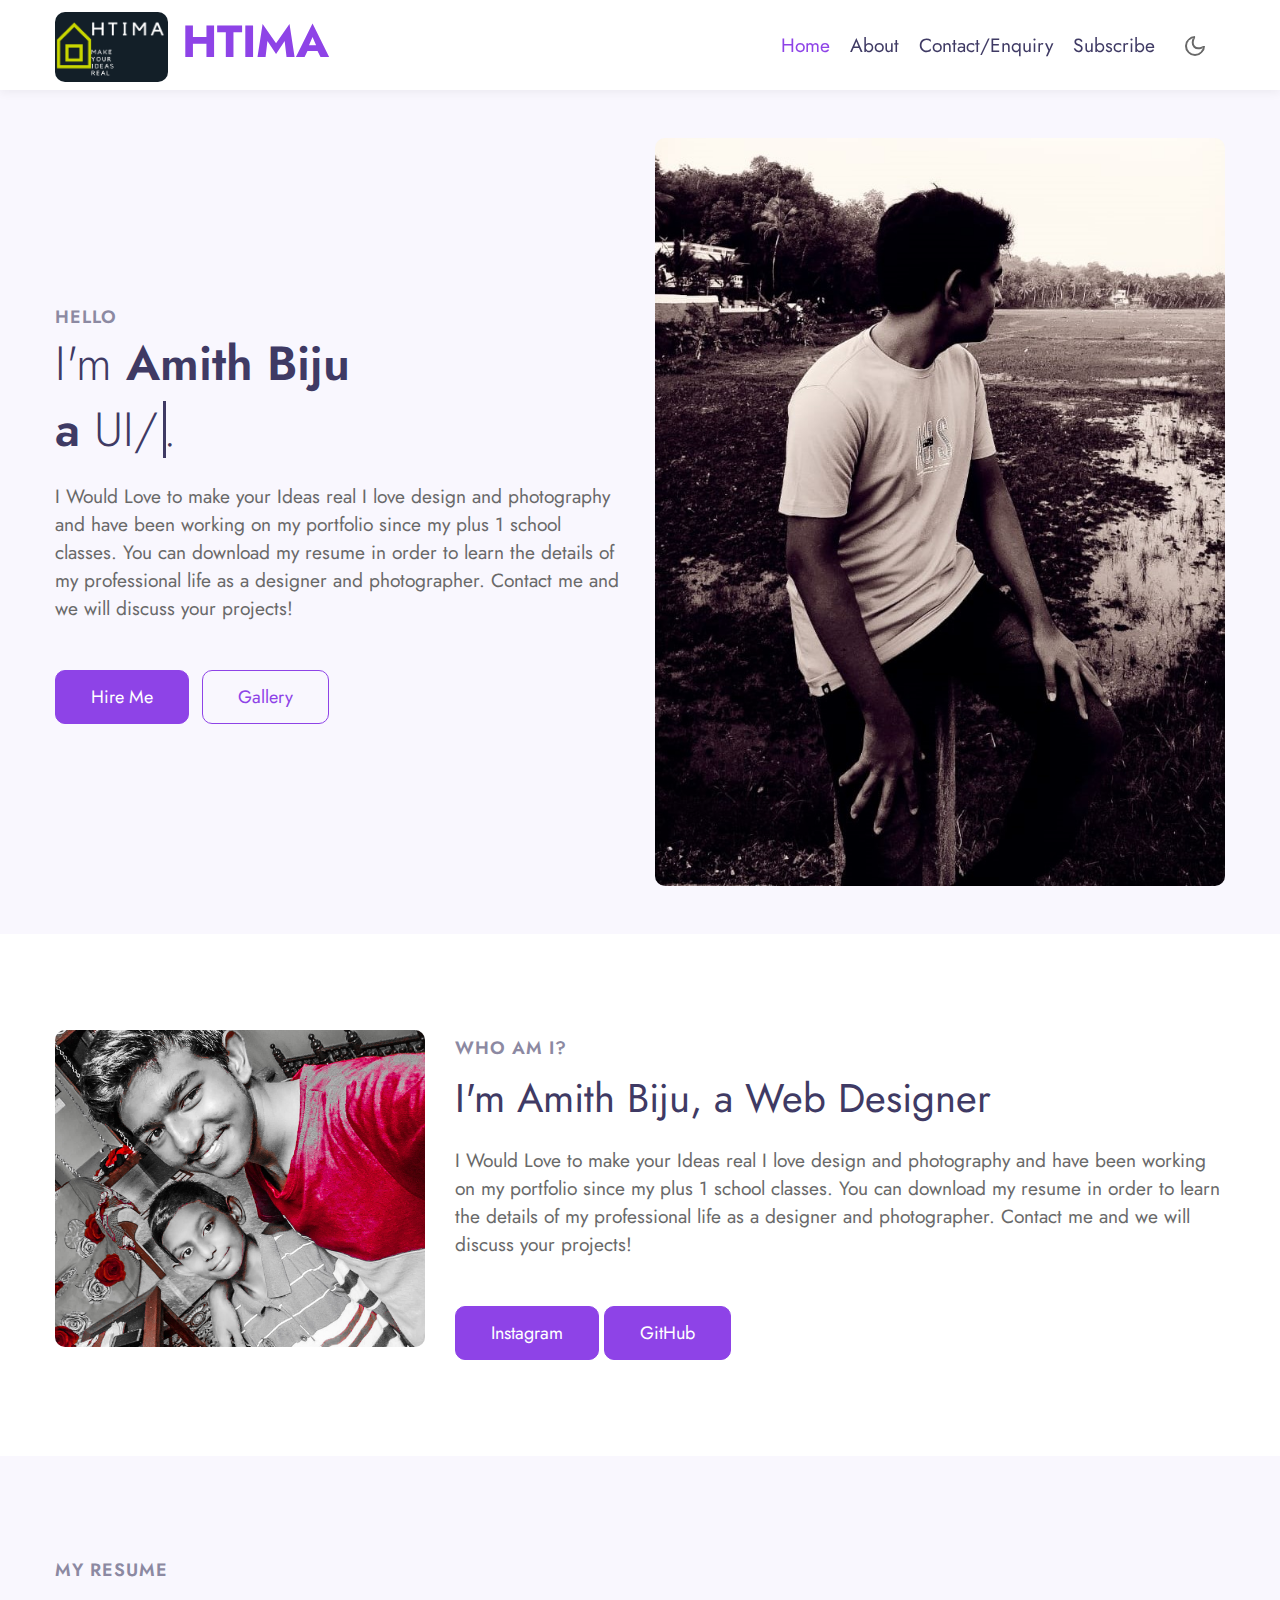
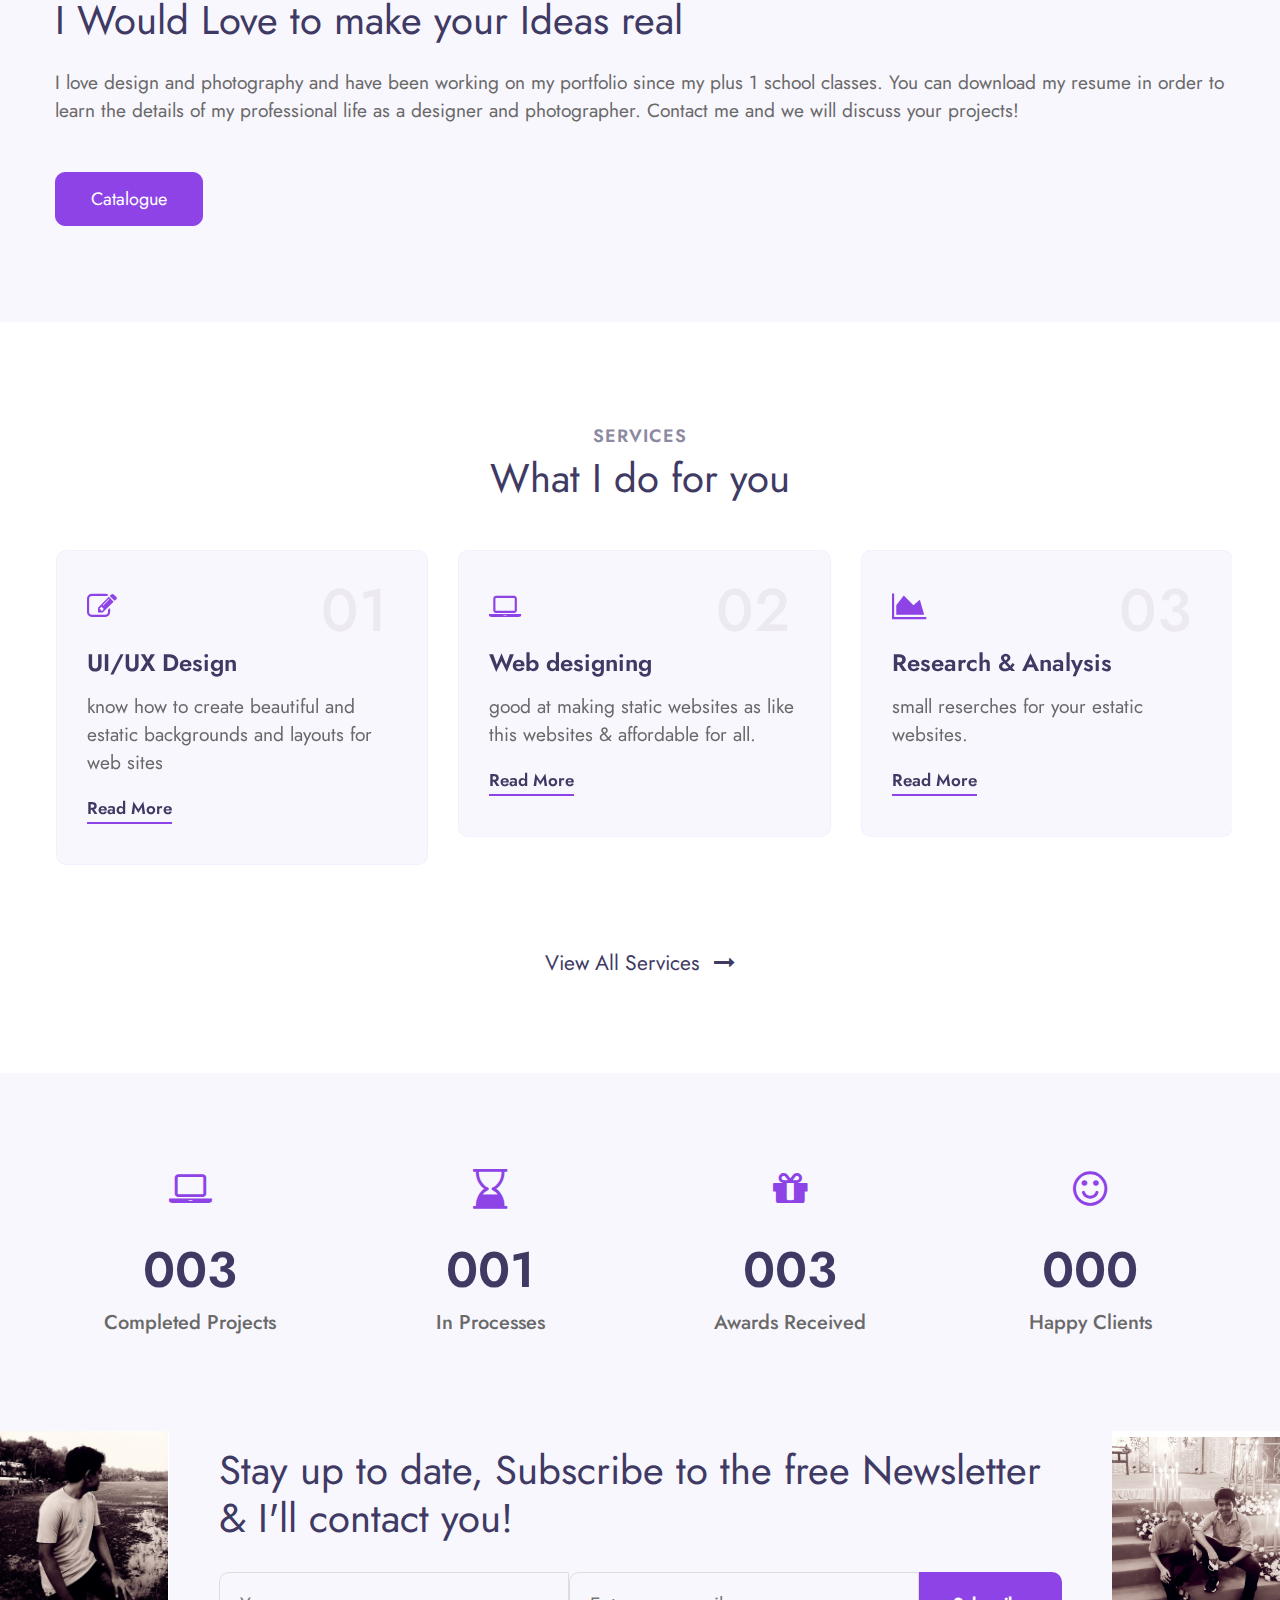
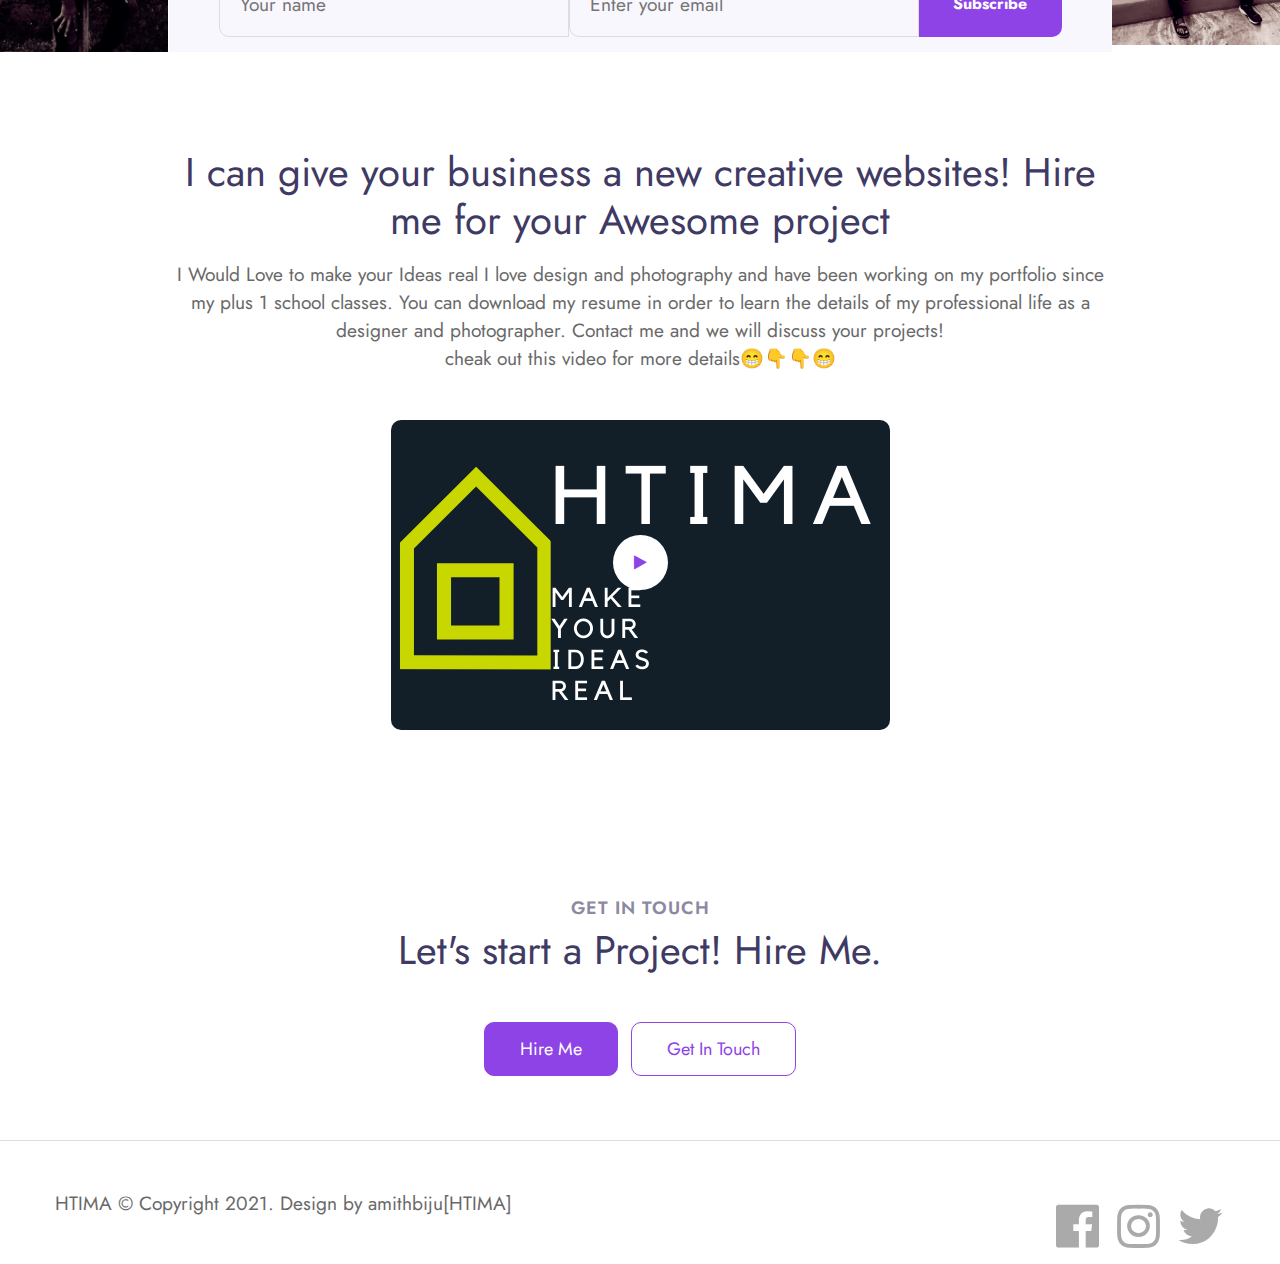
==== index.html @ c6ad661b "final" ====
<!doctype html>
<html lang="en">

<head>
  <!-- Required meta tags -->
  <meta charset="utf-8">
  <meta name="viewport" content="width=device-width, initial-scale=1, shrink-to-fit=no">
  
  <title>HTIMA-amithbiju</title>

  <!-- google fonts -->  
  <link href="//fonts.googleapis.com/css2?family=Jost:wght@300;400;600&display=swap" rel="stylesheet">

  <!-- Template CSS -->
  <link rel="stylesheet" href="assets/css/style-starter.css">
  
  
</head>

<body>
<!-- header -->
<header id="site-header" class="fixed-top">
  <div class="container">
      <nav class="navbar navbar-expand-lg stroke">
          <a class="navbar-brand" href="index.html">
              <span ><img src="assets/images/logo.png" alt="Your logo" title="Your logo" style="height:70px;" class="radius-image img-fluid"></span> HTIMA
          </a>
             
      
          <button class="navbar-toggler  collapsed bg-gradient" type="button" data-toggle="collapse"
              data-target="#navbarTogglerDemo02" aria-controls="navbarTogglerDemo02" aria-expanded="false"
              aria-label="Toggle navigation">
              <span class="navbar-toggler-icon fa icon-expand fa-bars"></span>
              <span class="navbar-toggler-icon fa icon-close fa-times"></span>
              </span>
          </button>

          <div class="collapse navbar-collapse" id="navbarTogglerDemo02">
              <ul class="navbar-nav ml-auto">
                  <li class="nav-item active">
                      <a class="nav-link" href="index.html">Home <span class="sr-only">(current)</span></a>
                  </li>
                  <li class="nav-item @@about__active">
                      <a class="nav-link" href="about.html">About</a>
                  </li>
                  <li class="nav-item @@contact__active">
                      <a class="nav-link" href="contact.html">Contact/enquiry</a>
                  </li>
                  <li class="nav-item @@contact__active">
                    <a class="nav-link" href="subscribe.html">subscribe</a>
                  </li>
              </ul>
          </div>
          <!-- toggle switch for light and dark theme -->
          <div class="mobile-position">
              <nav class="navigation">
                  <div class="theme-switch-wrapper">
                      <label class="theme-switch" for="checkbox">
                          <input type="checkbox" id="checkbox">
                          <div class="mode-container">
                              <i class="gg-sun"></i>
                              <i class="gg-moon"></i>
                          </div>
                      </label>
                  </div>
              </nav>
          </div>
          <!-- //toggle switch for light and dark theme -->
      </nav>
  </div>
</header>
<!-- //header -->

<!-- banner section -->
<section id="home" class="w3l-banner py-5">
    <div class="container">
        <div class="row align-items-center">
            <div class="col-lg-6 col-sm-12 mt-lg-0 mt-4">
                <span class="title-small">Hello</span>
                <h1 class="mb-2 title"> <span>I'm</span> Amith Biju </h1>
                <h1 class="mb-4 title"> a <span class="typed-text"></span><span class="cursor">.</span></h1>
                <p>I Would Love to make your Ideas real 
                  I love  design and photography and have been working on my portfolio since my plus 1 school classes. You can download my
                  resume in order to learn the details of my professional life as a designer and photographer. Contact me and
                  we will discuss your projects!</p>
                <div class="mt-sm-5 mt-4">
                    <a class="btn btn-primary btn-style mr-2" href="contact.html"> Hire Me </a>
                    <a class="btn btn-outline-primary btn-style mr-2" href="https://photos.app.goo.gl/UxV3UpBLobzFPT1d8"> gallery </a>
                </div>
            </div>
            <div class="col-lg-6 col-md-8 col-sm-10 mt-lg-0 mt-4">
                <div class="img-effect text-lg-center">
                    <img src="assets/images/photo.jpg" alt="myphoto" class="radius-image img-fluid">
                </div>
            </div>
        </div>
    </div>
</section>
<!-- //banner section -->

<!-- home page about section -->
<section class="w3l-index3" id="about">
    <div class="midd-w3 py-5">
        <div class="container py-lg-5 py-md-3">
            <div class="row">
                <div class="col-lg-4">
                    <div class="position-relative">
                        <img src="assets/images/myphoto.jpg" alt="" class="radius-image img-fluid">
                    </div>
                </div>
                <div class="col-lg-8 mt-lg-0 mt-5">
                    <h5 class="title-small mb-2">Who am i?</h5>
                    <h3 class="title-big">I'm Amith Biju, a Web Designer </h3>
                    <p class="mt-4">I Would Love to make your Ideas real 
                          I love  design and photography and have been working on my portfolio since my plus 1 school classes. You can download my
                          resume in order to learn the details of my professional life as a designer and photographer. Contact me and
                          we will discuss your projects!</p>
                    <a href="https://www.instagram.com/_amith_biju_/" class="btn btn-style btn-primary mt-lg-5 mt-4">instagram</a>
                    <a href="https://github.com/amithbiju" class="btn btn-style btn-primary mt-lg-5 mt-4">GitHub</a>
                </div>
            </div>
        </div>
    </div>
</section>
<!-- //home page about section -->

<!-- home page second section -->
<div class="py-5 w3l-resume">
    <div class="container py-lg-5 py-3">
        <h5 class="title-small mb-2"> My resume</h5>
        <h3 class="title-big mb-4">I Would Love to make your Ideas real </h3>
        <p>I love  design and photography and have been working on my portfolio since my plus 1 school classes. You can download my
            resume in order to learn the details of my professional life as a designer and photographer. Contact me and
            we will discuss your projects!</p>
        <div class="mt-5">
            <a href="https://photos.app.goo.gl/yFTaLLbu3T68icn29" class="btn btn-style btn-primary">Catalogue</a>
        </div>
    </div>
</div>
<!-- //home page second section -->

<!-- home page services section -->
<section class="w3l-services">
    <div class="blog py-5" id="services">
        <div class="container py-lg-5">
            <h5 class="title-small text-center">Services</h5>
            <h3 class="title-big text-center mb-sm-5 mb-4">What I do for you</h3>
            <div class="row">
                <div class="col-md-12 mx-auto pr-2">
                    <div class="owl-two owl-carousel owl-theme">
                        <div class="item">
                            <div class="card">
                                <div class="box-wrap">
                                    <div class="icon">
                                        <span class="fa fa-pencil-square-o"></span>
                                    </div>
                                    <h4 class="number">01</h4>
                                    <h4><a href="#url">UI/UX Design</a></h4>
                                    <p>know how to create beautiful and estatic backgrounds and layouts for web sites </p>
                                    <a href="#read" class="read">Read more</a>
                                </div>
                            </div>
                        </div>

                        <div class="item">
                            <div class="card">
                                <div class="box-wrap">
                                    <div class="icon">
                                      <span class="fa fa-laptop"></span>
                                    </div>
                                    <h4 class="number">02</h4>
                                    <h4><a href="#url">Web designing</a></h4>
                                    <p>good at making static websites as like this websites & affordable for all.</p>
                                      <a href="#read" class="read">Read more</a>
                                  </div>
                            </div>
                        </div>

                        <div class="item">
                            <div class="card">
                                <div class="box-wrap">
                                    <div class="icon">
                                      <span class="fa fa-area-chart"></span>
                                    </div>
                                    <h4 class="number">03</h4>
                                    <h4><a href="#url">Research & Analysis</a></h4>
                                    <p>small reserches for your estatic websites. <br><p>             </p>                                             </p>
                                      <a href="#read" class="read">Read more</a>
                                  </div>
                            </div>
                        </div>

                        

                        
                    </div>
                </div>
            </div>
            <div class="mt-5 text-more">
                <p class="mt-4 pt-3 sample text-center">
                    <a href="services.html">View All Services <span class="pl-2 fa fa-long-arrow-right"></span></a>
                </p>
            </div>
        </div>
    </div>
</section>
<!-- //home page services section -->

<!-- stats -->
<section class="w3l-stats py-lg-5 py-4" id="stats">
    <div class="gallery-inner container py-md-5 py-4">
        <div class="row stats-con">
            <div class="col-sm-3 col-6 stats_info counter_grid">
                <span class="fa fa-laptop"></span>
                <p class="counter">003</p>
                <h4>Completed projects</h4>
            </div>
            <div class="col-sm-3 col-6 stats_info counter_grid1">
                <span class="fa fa-hourglass-end"></span>
                <p class="counter">001</p>
                <h4>In processes</h4>
            </div>
            <div class="col-sm-3 col-6 stats_info counter_grid mt-sm-0 mt-5">
                <span class="fa fa-gift"></span>
                <p class="counter">003</p>
                <h4>Awards Received</h4>
            </div>
            <div class="col-sm-3 col-6 stats_info counter_grid2 mt-sm-0 mt-5">
                <span class="fa fa-smile-o"></span>
                <p class="counter">000</p>
                <h4>Happy Clients</h4>
            </div>
        </div>
    </div>
</section>
<div class="abouthy-img-grids">
  <div class="img-one">
      <img src="assets/images/photo.jpg" alt=" " class="img-fluid">
  </div>
  <div class="img-one content-mid">
      <h3 class="title-big"> Stay up to date, Subscribe to the free Newsletter & I'll contact you! </h3>
      
      <form id="submitform1" method="POST" action="https://formspree.io/f/xbjqdkkl" class="subscribe-form">
          <input type="text"name="name" placeholder="Your name" required><br>
          <input type="email" name="email" placeholder="Enter your email" required>
          <button type="submit" value="submit" class="btn">Subscribe</button>
      </form>


  </div>
  <div class="img-one">
      <img src="assets/images/g3.jpg" alt=" " class="img-fluid">
  </div>
</div>

<!-- home page video popup section -->
<section class="w3l-index5" id="about">
    <div class="new-block py-5">
        <div class="container py-lg-5">
            <div class="middle-section text-center">
                <div class="section-width">
                    <h3 class="title-big">I can give your business a new creative websites! Hire me for your
                        Awesome project</h3>
                    <p class="mt-3">I Would Love to make your Ideas real 
                      I love  design and photography and have been working on my portfolio since my plus 1 school classes. You can download my
                      resume in order to learn the details of my professional life as a designer and photographer. Contact me and
                      we will discuss your projects!<br>cheak out this video for more details😁👇👇😁</p>
                    
                </div>
                <div class="history-info mt-5">
                    <div class="position-relative">
                        <img src="assets/images/logo.png" class="img-fluid radius-image video-popup-image"
                            alt="video-popup">

                        <a href="#small-dialog" class="popup-with-zoom-anim play-view text-center position-absolute">
                            <span class="video-play-icon">
                                <span class="fa fa-play"></span>
                            </span>
                        </a>

                        <!-- dialog itself, mfp-hide class is required to make dialog hidden -->
                        <div id="small-dialog" class="zoom-anim-dialog mfp-hide">
                            <iframe src="https://www.youtube.com/embed/aDzHiPb9rw8" allowfullscreen></iframe>
                        </div>
                    </div>
                </div>

                <!-- dialog itself, mfp-hide class is required to make dialog hidden -->
                <div id="small-dialog" class="zoom-anim-dialog mfp-hide">
                    <iframe src="https://www.youtube.com/embed/aDzHiPb9rw8" allowfullscreen></iframe>
                </div>
            </div>
        </div>
    </div>
</section>
<!-- //home page video popup section -->

 <!-- freelance hire me -->
 <section class="w3l-grid-quote text-center py-5">
   <div class="container py-3">
     <h6 class="title-small">Get in touch</h6>
     <h3 class="title-big mb-md-5 mb-4">Let's start a Project! Hire Me.</h3>
     <a href="contact.html" class="btn btn-style btn-primary mr-2">Hire Me </a>
     <a href="subscribe.html" class="btn btn-style btn-outline-primary">Get in touch</a>
   </div>
 </section>
 <!-- //freelance hire me -->
 
<!-- Footer -->
<section class="w3l-footer py-sm-5 py-4">
  <div class="container">
    <div class="footer-content">
      <div class="row">
        <div class="col-lg-8 footer-left">
          <p class="m-0">HTIMA © Copyright 2021. Design by <a>amithbiju[HTIMA]</a></p>
        </div>
        <div class="col-lg-4 footer-right text-lg-right text-center mt-lg-0 mt-3">
          <ul class="social m-0 p-0">
            <li><a href="https://www.facebook.com/amith.biju.3762"><span class="fa fa-facebook-official"></span></a></li>
            
            <li><a href="https://www.instagram.com/_amith_biju_/"><span class="fa fa-instagram"></span></a></li>
            <li><a href="https://twitter.com/AmithBiju5"><span class="fa fa-twitter"></span></a></li>
          </ul>
        </div>
      </div>
    </div>
  </div>
  
  

  <!-- move top -->
  <button onclick="topFunction()" id="movetop" title="Go to top">
    <span class="fa fa-angle-up"></span>
  </button>
  



  <script>
    // When the user scrolls down 20px from the top of the document, show the button
    window.onscroll = function () {
      scrollFunction()
    };

    function scrollFunction() {
      if (document.body.scrollTop > 20 || document.documentElement.scrollTop > 20) {
        document.getElementById("movetop").style.display = "block";
      } else {
        document.getElementById("movetop").style.display = "none";
      }
    }

    // When the user clicks on the button, scroll to the top of the document
    function topFunction() {
      document.body.scrollTop = 0;
      document.documentElement.scrollTop = 0;
    }
  </script>
  <!-- /move top -->
</section>
<!-- //Footer -->

<!-- all js scripts and files here -->




<script src="assets/js/theme-change.js"></script><!-- theme switch js (light and dark)-->

<script src="assets/js/jquery-3.3.1.min.js"></script><!-- default jQuery -->

<!-- /typig-text-->
<script>
  const typedTextSpan = document.querySelector(".typed-text");
  const cursorSpan = document.querySelector(".cursor");

  const textArray = ["UI/UX Designer", "Student", "Web designer","Creator"];
  const typingDelay = 200;
  const erasingDelay = 10;
  const newTextDelay = 100; // Delay between current and next text
  let textArrayIndex = 0;
  let charIndex = 0;

  function type() {
    if (charIndex < textArray[textArrayIndex].length) {
      if (!cursorSpan.classList.contains("typing")) cursorSpan.classList.add("typing");
      typedTextSpan.textContent += textArray[textArrayIndex].charAt(charIndex);
      charIndex++;
      setTimeout(type, typingDelay);
    } else {
      cursorSpan.classList.remove("typing");
      setTimeout(erase, newTextDelay);
    }
  }

  function erase() {
    if (charIndex > 0) {
      // add class 'typing' if there's none
      if (!cursorSpan.classList.contains("typing")) {
        cursorSpan.classList.add("typing");
      }
      typedTextSpan.textContent = textArray[textArrayIndex].substring(0, 0);
      charIndex--;
      setTimeout(erase, erasingDelay);
    } else {
      cursorSpan.classList.remove("typing");
      textArrayIndex++;
      if (textArrayIndex >= textArray.length) textArrayIndex = 0;
      setTimeout(type, typingDelay);
    }
  }

  document.addEventListener("DOMContentLoaded", function () { // On DOM Load initiate the effect
    if (textArray.length) setTimeout(type, newTextDelay + 250);
  });
</script>
<!-- //typig-text-->

<!-- services owlcarousel -->
<script src="assets/js/owl.carousel.js"></script>

<!-- script for services -->
<script>
  $(document).ready(function () {
    $('.owl-two').owlCarousel({
      loop: true,
      margin: 30,
      nav: false,
      responsiveClass: true,
      autoplay: false,
      autoplayTimeout: 5000,
      autoplaySpeed: 1000,
      autoplayHoverPause: false,
      responsive: {
        0: {
          items: 1,
          nav: false
        },
        480: {
          items: 1,
          nav: false
        },
        700: {
          items: 1,
          nav: false
        },
        1090: {
          items: 3,
          nav: false
        }
      }
    })
  })
</script>
<!-- //script for services -->

<!-- script for tesimonials carousel slider -->
<script>
  $(document).ready(function () {
    $("#owl-demo1").owlCarousel({
      loop: true,
      margin: 20,
      nav: false,
      responsiveClass: true,
      responsive: {
        0: {
          items: 1,
          nav: false
        },
        736: {
          items: 1,
          nav: false
        },
        1000: {
          items: 2,
          nav: false,
          loop: false
        }
      }
    })
  })
</script>
<!-- //script for tesimonials carousel slider -->

<!-- video popup -->
<script src="assets/js/jquery.magnific-popup.min.js"></script>
<script>
  $(document).ready(function () {
    $('.popup-with-zoom-anim').magnificPopup({
      type: 'inline',

      fixedContentPos: false,
      fixedBgPos: true,

      overflowY: 'auto',

      closeBtnInside: true,
      preloader: false,

      midClick: true,
      removalDelay: 300,
      mainClass: 'my-mfp-zoom-in'
    });

    $('.popup-with-move-anim').magnificPopup({
      type: 'inline',

      fixedContentPos: false,
      fixedBgPos: true,

      overflowY: 'auto',

      closeBtnInside: true,
      preloader: false,

      midClick: true,
      removalDelay: 300,
      mainClass: 'my-mfp-slide-bottom'
    });
  });
</script>
<!-- //video popup -->

<!-- stats number counter-->
<script src="assets/js/jquery.waypoints.min.js"></script>
<script src="assets/js/jquery.countup.js"></script>
<script>
  $('.counter').countUp();
</script>
<!-- //stats number counter -->

<!-- disable body scroll which navbar is in active -->
<script>
  $(function () {
    $('.navbar-toggler').click(function () {
      $('body').toggleClass('noscroll');
    })
  });
</script>
<!-- disable body scroll which navbar is in active -->

<!--/MENU-JS-->
<script>
  $(window).on("scroll", function () {
    var scroll = $(window).scrollTop();

    if (scroll >= 80) {
      $("#site-header").addClass("nav-fixed");
    } else {
      $("#site-header").removeClass("nav-fixed");
    }
  });

  //Main navigation Active Class Add Remove
  $(".navbar-toggler").on("click", function () {
    $("header").toggleClass("active");
  });
  $(document).on("ready", function () {
    if ($(window).width() > 991) {
      $("header").removeClass("active");
    }
    $(window).on("resize", function () {
      if ($(window).width() > 991) {
        $("header").removeClass("active");
      }
    });
  });
</script>
<!--//MENU-JS-->

<!-- bootstrap js -->
<script src="assets/js/bootstrap.min.js"></script>



</body>

</html>
---- assets/css/style-starter.css ----
@charset "UTF-8";
/*--
Author: W3layouts
Author URL: http://w3layouts.com
--*/
/*!
 * Bootstrap v4.4.1 (https://getbootstrap.com/)
 * Copyright 2011-2019 The Bootstrap Authors
 * Copyright 2011-2019 Twitter, Inc.
 * Licensed under MIT (https://github.com/twbs/bootstrap/blob/master/LICENSE)
 */
:root {
  --blue: #007bff;
  --indigo: #6610f2;
  --purple: #6f42c1;
  --pink: #e83e8c;
  --red: #dc3545;
  --orange: #fd7e14;
  --yellow: #ffc107;
  --green: #28a745;
  --teal: #20c997;
  --cyan: #17a2b8;
  --white: #fff;
  --gray: #6c757d;
  --gray-dark: #343a40;
  --primary: #8e43e7;
  --secondary: #273c66;
  --success: #28a745;
  --info: #17a2b8;
  --warning: #ffc107;
  --danger: #dc3545;
  --light: #f8f9fa;
  --dark: #343a40;
  --breakpoint-xs: 0;
  --breakpoint-sm: 576px;
  --breakpoint-md: 768px;
  --breakpoint-lg: 992px;
  --breakpoint-xl: 1200px;
  --font-family-sans-serif: -apple-system, BlinkMacSystemFont, "Segoe UI", Roboto, "Helvetica Neue", Arial, "Noto Sans", sans-serif, "Apple Color Emoji", "Segoe UI Emoji", "Segoe UI Symbol", "Noto Color Emoji";
  --font-family-monospace: SFMono-Regular, Menlo, Monaco, Consolas, "Liberation Mono", "Courier New", monospace; }

*,
*::before,
*::after {
  box-sizing: border-box; }

html {
  font-family: sans-serif;
  line-height: 1.15;
  -webkit-text-size-adjust: 100%;
  -webkit-tap-highlight-color: rgba(0, 0, 0, 0); }

article, aside, figcaption, figure, footer, header, hgroup, main, nav, section {
  display: block; }

body {
  margin: 0;
  font-family: -apple-system, BlinkMacSystemFont, "Segoe UI", Roboto, "Helvetica Neue", Arial, "Noto Sans", sans-serif, "Apple Color Emoji", "Segoe UI Emoji", "Segoe UI Symbol", "Noto Color Emoji";
  font-size: 1rem;
  font-weight: 400;
  line-height: 1.5;
  color: #212529;
  text-align: left;
  background-color: #fff; }

[tabindex="-1"]:focus:not(:focus-visible) {
  outline: 0 !important; }

hr {
  box-sizing: content-box;
  height: 0;
  overflow: visible; }

h1, h2, h3, h4, h5, h6 {
  margin-top: 0;
  margin-bottom: 0.5rem; }

p {
  margin-top: 0;
  margin-bottom: 1rem; }

abbr[title],
abbr[data-original-title] {
  text-decoration: underline;
  -webkit-text-decoration: underline dotted;
          text-decoration: underline dotted;
  cursor: help;
  border-bottom: 0;
  -webkit-text-decoration-skip-ink: none;
          text-decoration-skip-ink: none; }

address {
  margin-bottom: 1rem;
  font-style: normal;
  line-height: inherit; }

ol,
ul,
dl {
  margin-top: 0;
  margin-bottom: 1rem; }

ol ol,
ul ul,
ol ul,
ul ol {
  margin-bottom: 0; }

dt {
  font-weight: 700; }

dd {
  margin-bottom: .5rem;
  margin-left: 0; }

blockquote {
  margin: 0 0 1rem; }

b,
strong {
  font-weight: bolder; }

small {
  font-size: 80%; }

sub,
sup {
  position: relative;
  font-size: 75%;
  line-height: 0;
  vertical-align: baseline; }

sub {
  bottom: -.25em; }

sup {
  top: -.5em; }

a {
  color: #8e43e7;
  text-decoration: none;
  background-color: transparent; }
  a:hover {
    color: #6719c4;
    text-decoration: underline; }

a:not([href]) {
  color: inherit;
  text-decoration: none; }
  a:not([href]):hover {
    color: inherit;
    text-decoration: none; }

pre,
code,
kbd,
samp {
  font-family: SFMono-Regular, Menlo, Monaco, Consolas, "Liberation Mono", "Courier New", monospace;
  font-size: 1em; }

pre {
  margin-top: 0;
  margin-bottom: 1rem;
  overflow: auto; }

figure {
  margin: 0 0 1rem; }

img {
  vertical-align: middle;
  border-style: none; }

svg {
  overflow: hidden;
  vertical-align: middle; }

table {
  border-collapse: collapse; }

caption {
  padding-top: 0.75rem;
  padding-bottom: 0.75rem;
  color: #6c757d;
  text-align: left;
  caption-side: bottom; }

th {
  text-align: inherit; }

label {
  display: inline-block;
  margin-bottom: 0.5rem; }

button {
  border-radius: 0; }

button:focus {
  outline: 1px dotted;
  outline: 5px auto -webkit-focus-ring-color; }

input,
button,
select,
optgroup,
textarea {
  margin: 0;
  font-family: inherit;
  font-size: inherit;
  line-height: inherit; }

button,
input {
  overflow: visible; }

button,
select {
  text-transform: none; }

select {
  word-wrap: normal; }

button,
[type="button"],
[type="reset"],
[type="submit"] {
  -webkit-appearance: button; }

button:not(:disabled),
[type="button"]:not(:disabled),
[type="reset"]:not(:disabled),
[type="submit"]:not(:disabled) {
  cursor: pointer; }

button::-moz-focus-inner,
[type="button"]::-moz-focus-inner,
[type="reset"]::-moz-focus-inner,
[type="submit"]::-moz-focus-inner {
  padding: 0;
  border-style: none; }

input[type="radio"],
input[type="checkbox"] {
  box-sizing: border-box;
  padding: 0; }

input[type="date"],
input[type="time"],
input[type="datetime-local"],
input[type="month"] {
  -webkit-appearance: listbox; }

textarea {
  overflow: auto;
  resize: vertical; }

fieldset {
  min-width: 0;
  padding: 0;
  margin: 0;
  border: 0; }

legend {
  display: block;
  width: 100%;
  max-width: 100%;
  padding: 0;
  margin-bottom: .5rem;
  font-size: 1.5rem;
  line-height: inherit;
  color: inherit;
  white-space: normal; }
  @media (max-width: 1200px) {
    legend {
      font-size: calc(1.275rem + 0.3vw) ; } }

progress {
  vertical-align: baseline; }

[type="number"]::-webkit-inner-spin-button,
[type="number"]::-webkit-outer-spin-button {
  height: auto; }

[type="search"] {
  outline-offset: -2px;
  -webkit-appearance: none; }

[type="search"]::-webkit-search-decoration {
  -webkit-appearance: none; }

::-webkit-file-upload-button {
  font: inherit;
  -webkit-appearance: button; }

output {
  display: inline-block; }

summary {
  display: list-item;
  cursor: pointer; }

template {
  display: none; }

[hidden] {
  display: none !important; }

h1, h2, h3, h4, h5, h6,
.h1, .h2, .h3, .h4, .h5, .h6 {
  margin-bottom: 0.5rem;
  font-weight: 500;
  line-height: 1.2; }

h1, .h1 {
  font-size: 2.5rem; }
  @media (max-width: 1200px) {
    h1, .h1 {
      font-size: calc(1.375rem + 1.5vw) ; } }

h2, .h2 {
  font-size: 2rem; }
  @media (max-width: 1200px) {
    h2, .h2 {
      font-size: calc(1.325rem + 0.9vw) ; } }

h3, .h3 {
  font-size: 1.75rem; }
  @media (max-width: 1200px) {
    h3, .h3 {
      font-size: calc(1.3rem + 0.6vw) ; } }

h4, .h4 {
  font-size: 1.5rem; }
  @media (max-width: 1200px) {
    h4, .h4 {
      font-size: calc(1.275rem + 0.3vw) ; } }

h5, .h5 {
  font-size: 1.25rem; }

h6, .h6 {
  font-size: 1rem; }

.lead {
  font-size: 1.25rem;
  font-weight: 300; }

.display-1 {
  font-size: 6rem;
  font-weight: 300;
  line-height: 1.2; }
  @media (max-width: 1200px) {
    .display-1 {
      font-size: calc(1.725rem + 5.7vw) ; } }

.display-2 {
  font-size: 5.5rem;
  font-weight: 300;
  line-height: 1.2; }
  @media (max-width: 1200px) {
    .display-2 {
      font-size: calc(1.675rem + 5.1vw) ; } }

.display-3 {
  font-size: 4.5rem;
  font-weight: 300;
  line-height: 1.2; }
  @media (max-width: 1200px) {
    .display-3 {
      font-size: calc(1.575rem + 3.9vw) ; } }

.display-4 {
  font-size: 3.5rem;
  font-weight: 300;
  line-height: 1.2; }
  @media (max-width: 1200px) {
    .display-4 {
      font-size: calc(1.475rem + 2.7vw) ; } }

hr {
  margin-top: 1rem;
  margin-bottom: 1rem;
  border: 0;
  border-top: 1px solid rgba(0, 0, 0, 0.1); }

small,
.small {
  font-size: 80%;
  font-weight: 400; }

mark,
.mark {
  padding: 0.2em;
  background-color: #fcf8e3; }

.list-unstyled {
  padding-left: 0;
  list-style: none; }

.list-inline {
  padding-left: 0;
  list-style: none; }

.list-inline-item {
  display: inline-block; }
  .list-inline-item:not(:last-child) {
    margin-right: 0.5rem; }

.initialism {
  font-size: 90%;
  text-transform: uppercase; }

.blockquote {
  margin-bottom: 1rem;
  font-size: 1.25rem; }

.blockquote-footer {
  display: block;
  font-size: 80%;
  color: #6c757d; }
  .blockquote-footer::before {
    content: "\2014\00A0"; }

.img-fluid {
  max-width: 100%;
  height: auto; }

.img-thumbnail {
  padding: 0.25rem;
  background-color: #fff;
  border: 1px solid #dee2e6;
  border-radius: 0.25rem;
  max-width: 100%;
  height: auto; }

.figure {
  display: inline-block; }

.figure-img {
  margin-bottom: 0.5rem;
  line-height: 1; }

.figure-caption {
  font-size: 90%;
  color: #6c757d; }

code {
  font-size: 87.5%;
  color: #e83e8c;
  word-wrap: break-word; }
  a > code {
    color: inherit; }

kbd {
  padding: 0.2rem 0.4rem;
  font-size: 87.5%;
  color: #fff;
  background-color: #212529;
  border-radius: 0.2rem; }
  kbd kbd {
    padding: 0;
    font-size: 100%;
    font-weight: 700; }

pre {
  display: block;
  font-size: 87.5%;
  color: #212529; }
  pre code {
    font-size: inherit;
    color: inherit;
    word-break: normal; }

.pre-scrollable {
  max-height: 340px;
  overflow-y: scroll; }

.container {
  width: 100%;
  padding-right: 15px;
  padding-left: 15px;
  margin-right: auto;
  margin-left: auto; }
  @media (min-width: 576px) {
    .container {
      max-width: 540px; } }
  @media (min-width: 768px) {
    .container {
      max-width: 720px; } }
  @media (min-width: 992px) {
    .container {
      max-width: 960px; } }
  @media (min-width: 1200px) {
    .container {
      max-width: 1140px; } }

.container-fluid, .container-sm, .container-md, .container-lg, .container-xl {
  width: 100%;
  padding-right: 15px;
  padding-left: 15px;
  margin-right: auto;
  margin-left: auto; }

@media (min-width: 576px) {
  .container, .container-sm {
    max-width: 540px; } }

@media (min-width: 768px) {
  .container, .container-sm, .container-md {
    max-width: 720px; } }

@media (min-width: 992px) {
  .container, .container-sm, .container-md, .container-lg {
    max-width: 960px; } }

@media (min-width: 1200px) {
  .container, .container-sm, .container-md, .container-lg, .container-xl {
    max-width: 1140px; } }

.row {
  display: flex;
  flex-wrap: wrap;
  margin-right: -15px;
  margin-left: -15px; }

.no-gutters {
  margin-right: 0;
  margin-left: 0; }
  .no-gutters > .col,
  .no-gutters > [class*="col-"] {
    padding-right: 0;
    padding-left: 0; }

.col-1, .col-2, .col-3, .col-4, .col-5, .col-6, .col-7, .col-8, .col-9, .col-10, .col-11, .col-12, .col,
.col-auto, .col-sm-1, .col-sm-2, .col-sm-3, .col-sm-4, .col-sm-5, .col-sm-6, .col-sm-7, .col-sm-8, .col-sm-9, .col-sm-10, .col-sm-11, .col-sm-12, .col-sm,
.col-sm-auto, .col-md-1, .col-md-2, .col-md-3, .col-md-4, .col-md-5, .col-md-6, .col-md-7, .col-md-8, .col-md-9, .col-md-10, .col-md-11, .col-md-12, .col-md,
.col-md-auto, .col-lg-1, .col-lg-2, .col-lg-3, .col-lg-4, .col-lg-5, .col-lg-6, .col-lg-7, .col-lg-8, .col-lg-9, .col-lg-10, .col-lg-11, .col-lg-12, .col-lg,
.col-lg-auto, .col-xl-1, .col-xl-2, .col-xl-3, .col-xl-4, .col-xl-5, .col-xl-6, .col-xl-7, .col-xl-8, .col-xl-9, .col-xl-10, .col-xl-11, .col-xl-12, .col-xl,
.col-xl-auto {
  position: relative;
  width: 100%;
  padding-right: 15px;
  padding-left: 15px; }

.col {
  flex-basis: 0;
  flex-grow: 1;
  max-width: 100%; }

.row-cols-1 > * {
  flex: 0 0 100%;
  max-width: 100%; }

.row-cols-2 > * {
  flex: 0 0 50%;
  max-width: 50%; }

.row-cols-3 > * {
  flex: 0 0 33.33333%;
  max-width: 33.33333%; }

.row-cols-4 > * {
  flex: 0 0 25%;
  max-width: 25%; }

.row-cols-5 > * {
  flex: 0 0 20%;
  max-width: 20%; }

.row-cols-6 > * {
  flex: 0 0 16.66667%;
  max-width: 16.66667%; }

.col-auto {
  flex: 0 0 auto;
  width: auto;
  max-width: 100%; }

.col-1 {
  flex: 0 0 8.33333%;
  max-width: 8.33333%; }

.col-2 {
  flex: 0 0 16.66667%;
  max-width: 16.66667%; }

.col-3 {
  flex: 0 0 25%;
  max-width: 25%; }

.col-4 {
  flex: 0 0 33.33333%;
  max-width: 33.33333%; }

.col-5 {
  flex: 0 0 41.66667%;
  max-width: 41.66667%; }

.col-6 {
  flex: 0 0 50%;
  max-width: 50%; }

.col-7 {
  flex: 0 0 58.33333%;
  max-width: 58.33333%; }

.col-8 {
  flex: 0 0 66.66667%;
  max-width: 66.66667%; }

.col-9 {
  flex: 0 0 75%;
  max-width: 75%; }

.col-10 {
  flex: 0 0 83.33333%;
  max-width: 83.33333%; }

.col-11 {
  flex: 0 0 91.66667%;
  max-width: 91.66667%; }

.col-12 {
  flex: 0 0 100%;
  max-width: 100%; }

.order-first {
  order: -1; }

.order-last {
  order: 13; }

.order-0 {
  order: 0; }

.order-1 {
  order: 1; }

.order-2 {
  order: 2; }

.order-3 {
  order: 3; }

.order-4 {
  order: 4; }

.order-5 {
  order: 5; }

.order-6 {
  order: 6; }

.order-7 {
  order: 7; }

.order-8 {
  order: 8; }

.order-9 {
  order: 9; }

.order-10 {
  order: 10; }

.order-11 {
  order: 11; }

.order-12 {
  order: 12; }

.offset-1 {
  margin-left: 8.33333%; }

.offset-2 {
  margin-left: 16.66667%; }

.offset-3 {
  margin-left: 25%; }

.offset-4 {
  margin-left: 33.33333%; }

.offset-5 {
  margin-left: 41.66667%; }

.offset-6 {
  margin-left: 50%; }

.offset-7 {
  margin-left: 58.33333%; }

.offset-8 {
  margin-left: 66.66667%; }

.offset-9 {
  margin-left: 75%; }

.offset-10 {
  margin-left: 83.33333%; }

.offset-11 {
  margin-left: 91.66667%; }

@media (min-width: 576px) {
  .col-sm {
    flex-basis: 0;
    flex-grow: 1;
    max-width: 100%; }
  .row-cols-sm-1 > * {
    flex: 0 0 100%;
    max-width: 100%; }
  .row-cols-sm-2 > * {
    flex: 0 0 50%;
    max-width: 50%; }
  .row-cols-sm-3 > * {
    flex: 0 0 33.33333%;
    max-width: 33.33333%; }
  .row-cols-sm-4 > * {
    flex: 0 0 25%;
    max-width: 25%; }
  .row-cols-sm-5 > * {
    flex: 0 0 20%;
    max-width: 20%; }
  .row-cols-sm-6 > * {
    flex: 0 0 16.66667%;
    max-width: 16.66667%; }
  .col-sm-auto {
    flex: 0 0 auto;
    width: auto;
    max-width: 100%; }
  .col-sm-1 {
    flex: 0 0 8.33333%;
    max-width: 8.33333%; }
  .col-sm-2 {
    flex: 0 0 16.66667%;
    max-width: 16.66667%; }
  .col-sm-3 {
    flex: 0 0 25%;
    max-width: 25%; }
  .col-sm-4 {
    flex: 0 0 33.33333%;
    max-width: 33.33333%; }
  .col-sm-5 {
    flex: 0 0 41.66667%;
    max-width: 41.66667%; }
  .col-sm-6 {
    flex: 0 0 50%;
    max-width: 50%; }
  .col-sm-7 {
    flex: 0 0 58.33333%;
    max-width: 58.33333%; }
  .col-sm-8 {
    flex: 0 0 66.66667%;
    max-width: 66.66667%; }
  .col-sm-9 {
    flex: 0 0 75%;
    max-width: 75%; }
  .col-sm-10 {
    flex: 0 0 83.33333%;
    max-width: 83.33333%; }
  .col-sm-11 {
    flex: 0 0 91.66667%;
    max-width: 91.66667%; }
  .col-sm-12 {
    flex: 0 0 100%;
    max-width: 100%; }
  .order-sm-first {
    order: -1; }
  .order-sm-last {
    order: 13; }
  .order-sm-0 {
    order: 0; }
  .order-sm-1 {
    order: 1; }
  .order-sm-2 {
    order: 2; }
  .order-sm-3 {
    order: 3; }
  .order-sm-4 {
    order: 4; }
  .order-sm-5 {
    order: 5; }
  .order-sm-6 {
    order: 6; }
  .order-sm-7 {
    order: 7; }
  .order-sm-8 {
    order: 8; }
  .order-sm-9 {
    order: 9; }
  .order-sm-10 {
    order: 10; }
  .order-sm-11 {
    order: 11; }
  .order-sm-12 {
    order: 12; }
  .offset-sm-0 {
    margin-left: 0; }
  .offset-sm-1 {
    margin-left: 8.33333%; }
  .offset-sm-2 {
    margin-left: 16.66667%; }
  .offset-sm-3 {
    margin-left: 25%; }
  .offset-sm-4 {
    margin-left: 33.33333%; }
  .offset-sm-5 {
    margin-left: 41.66667%; }
  .offset-sm-6 {
    margin-left: 50%; }
  .offset-sm-7 {
    margin-left: 58.33333%; }
  .offset-sm-8 {
    margin-left: 66.66667%; }
  .offset-sm-9 {
    margin-left: 75%; }
  .offset-sm-10 {
    margin-left: 83.33333%; }
  .offset-sm-11 {
    margin-left: 91.66667%; } }

@media (min-width: 768px) {
  .col-md {
    flex-basis: 0;
    flex-grow: 1;
    max-width: 100%; }
  .row-cols-md-1 > * {
    flex: 0 0 100%;
    max-width: 100%; }
  .row-cols-md-2 > * {
    flex: 0 0 50%;
    max-width: 50%; }
  .row-cols-md-3 > * {
    flex: 0 0 33.33333%;
    max-width: 33.33333%; }
  .row-cols-md-4 > * {
    flex: 0 0 25%;
    max-width: 25%; }
  .row-cols-md-5 > * {
    flex: 0 0 20%;
    max-width: 20%; }
  .row-cols-md-6 > * {
    flex: 0 0 16.66667%;
    max-width: 16.66667%; }
  .col-md-auto {
    flex: 0 0 auto;
    width: auto;
    max-width: 100%; }
  .col-md-1 {
    flex: 0 0 8.33333%;
    max-width: 8.33333%; }
  .col-md-2 {
    flex: 0 0 16.66667%;
    max-width: 16.66667%; }
  .col-md-3 {
    flex: 0 0 25%;
    max-width: 25%; }
  .col-md-4 {
    flex: 0 0 33.33333%;
    max-width: 33.33333%; }
  .col-md-5 {
    flex: 0 0 41.66667%;
    max-width: 41.66667%; }
  .col-md-6 {
    flex: 0 0 50%;
    max-width: 50%; }
  .col-md-7 {
    flex: 0 0 58.33333%;
    max-width: 58.33333%; }
  .col-md-8 {
    flex: 0 0 66.66667%;
    max-width: 66.66667%; }
  .col-md-9 {
    flex: 0 0 75%;
    max-width: 75%; }
  .col-md-10 {
    flex: 0 0 83.33333%;
    max-width: 83.33333%; }
  .col-md-11 {
    flex: 0 0 91.66667%;
    max-width: 91.66667%; }
  .col-md-12 {
    flex: 0 0 100%;
    max-width: 100%; }
  .order-md-first {
    order: -1; }
  .order-md-last {
    order: 13; }
  .order-md-0 {
    order: 0; }
  .order-md-1 {
    order: 1; }
  .order-md-2 {
    order: 2; }
  .order-md-3 {
    order: 3; }
  .order-md-4 {
    order: 4; }
  .order-md-5 {
    order: 5; }
  .order-md-6 {
    order: 6; }
  .order-md-7 {
    order: 7; }
  .order-md-8 {
    order: 8; }
  .order-md-9 {
    order: 9; }
  .order-md-10 {
    order: 10; }
  .order-md-11 {
    order: 11; }
  .order-md-12 {
    order: 12; }
  .offset-md-0 {
    margin-left: 0; }
  .offset-md-1 {
    margin-left: 8.33333%; }
  .offset-md-2 {
    margin-left: 16.66667%; }
  .offset-md-3 {
    margin-left: 25%; }
  .offset-md-4 {
    margin-left: 33.33333%; }
  .offset-md-5 {
    margin-left: 41.66667%; }
  .offset-md-6 {
    margin-left: 50%; }
  .offset-md-7 {
    margin-left: 58.33333%; }
  .offset-md-8 {
    margin-left: 66.66667%; }
  .offset-md-9 {
    margin-left: 75%; }
  .offset-md-10 {
    margin-left: 83.33333%; }
  .offset-md-11 {
    margin-left: 91.66667%; } }

@media (min-width: 992px) {
  .col-lg {
    flex-basis: 0;
    flex-grow: 1;
    max-width: 100%; }
  .row-cols-lg-1 > * {
    flex: 0 0 100%;
    max-width: 100%; }
  .row-cols-lg-2 > * {
    flex: 0 0 50%;
    max-width: 50%; }
  .row-cols-lg-3 > * {
    flex: 0 0 33.33333%;
    max-width: 33.33333%; }
  .row-cols-lg-4 > * {
    flex: 0 0 25%;
    max-width: 25%; }
  .row-cols-lg-5 > * {
    flex: 0 0 20%;
    max-width: 20%; }
  .row-cols-lg-6 > * {
    flex: 0 0 16.66667%;
    max-width: 16.66667%; }
  .col-lg-auto {
    flex: 0 0 auto;
    width: auto;
    max-width: 100%; }
  .col-lg-1 {
    flex: 0 0 8.33333%;
    max-width: 8.33333%; }
  .col-lg-2 {
    flex: 0 0 16.66667%;
    max-width: 16.66667%; }
  .col-lg-3 {
    flex: 0 0 25%;
    max-width: 25%; }
  .col-lg-4 {
    flex: 0 0 33.33333%;
    max-width: 33.33333%; }
  .col-lg-5 {
    flex: 0 0 41.66667%;
    max-width: 41.66667%; }
  .col-lg-6 {
    flex: 0 0 50%;
    max-width: 50%; }
  .col-lg-7 {
    flex: 0 0 58.33333%;
    max-width: 58.33333%; }
  .col-lg-8 {
    flex: 0 0 66.66667%;
    max-width: 66.66667%; }
  .col-lg-9 {
    flex: 0 0 75%;
    max-width: 75%; }
  .col-lg-10 {
    flex: 0 0 83.33333%;
    max-width: 83.33333%; }
  .col-lg-11 {
    flex: 0 0 91.66667%;
    max-width: 91.66667%; }
  .col-lg-12 {
    flex: 0 0 100%;
    max-width: 100%; }
  .order-lg-first {
    order: -1; }
  .order-lg-last {
    order: 13; }
  .order-lg-0 {
    order: 0; }
  .order-lg-1 {
    order: 1; }
  .order-lg-2 {
    order: 2; }
  .order-lg-3 {
    order: 3; }
  .order-lg-4 {
    order: 4; }
  .order-lg-5 {
    order: 5; }
  .order-lg-6 {
    order: 6; }
  .order-lg-7 {
    order: 7; }
  .order-lg-8 {
    order: 8; }
  .order-lg-9 {
    order: 9; }
  .order-lg-10 {
    order: 10; }
  .order-lg-11 {
    order: 11; }
  .order-lg-12 {
    order: 12; }
  .offset-lg-0 {
    margin-left: 0; }
  .offset-lg-1 {
    margin-left: 8.33333%; }
  .offset-lg-2 {
    margin-left: 16.66667%; }
  .offset-lg-3 {
    margin-left: 25%; }
  .offset-lg-4 {
    margin-left: 33.33333%; }
  .offset-lg-5 {
    margin-left: 41.66667%; }
  .offset-lg-6 {
    margin-left: 50%; }
  .offset-lg-7 {
    margin-left: 58.33333%; }
  .offset-lg-8 {
    margin-left: 66.66667%; }
  .offset-lg-9 {
    margin-left: 75%; }
  .offset-lg-10 {
    margin-left: 83.33333%; }
  .offset-lg-11 {
    margin-left: 91.66667%; } }

@media (min-width: 1200px) {
  .col-xl {
    flex-basis: 0;
    flex-grow: 1;
    max-width: 100%; }
  .row-cols-xl-1 > * {
    flex: 0 0 100%;
    max-width: 100%; }
  .row-cols-xl-2 > * {
    flex: 0 0 50%;
    max-width: 50%; }
  .row-cols-xl-3 > * {
    flex: 0 0 33.33333%;
    max-width: 33.33333%; }
  .row-cols-xl-4 > * {
    flex: 0 0 25%;
    max-width: 25%; }
  .row-cols-xl-5 > * {
    flex: 0 0 20%;
    max-width: 20%; }
  .row-cols-xl-6 > * {
    flex: 0 0 16.66667%;
    max-width: 16.66667%; }
  .col-xl-auto {
    flex: 0 0 auto;
    width: auto;
    max-width: 100%; }
  .col-xl-1 {
    flex: 0 0 8.33333%;
    max-width: 8.33333%; }
  .col-xl-2 {
    flex: 0 0 16.66667%;
    max-width: 16.66667%; }
  .col-xl-3 {
    flex: 0 0 25%;
    max-width: 25%; }
  .col-xl-4 {
    flex: 0 0 33.33333%;
    max-width: 33.33333%; }
  .col-xl-5 {
    flex: 0 0 41.66667%;
    max-width: 41.66667%; }
  .col-xl-6 {
    flex: 0 0 50%;
    max-width: 50%; }
  .col-xl-7 {
    flex: 0 0 58.33333%;
    max-width: 58.33333%; }
  .col-xl-8 {
    flex: 0 0 66.66667%;
    max-width: 66.66667%; }
  .col-xl-9 {
    flex: 0 0 75%;
    max-width: 75%; }
  .col-xl-10 {
    flex: 0 0 83.33333%;
    max-width: 83.33333%; }
  .col-xl-11 {
    flex: 0 0 91.66667%;
    max-width: 91.66667%; }
  .col-xl-12 {
    flex: 0 0 100%;
    max-width: 100%; }
  .order-xl-first {
    order: -1; }
  .order-xl-last {
    order: 13; }
  .order-xl-0 {
    order: 0; }
  .order-xl-1 {
    order: 1; }
  .order-xl-2 {
    order: 2; }
  .order-xl-3 {
    order: 3; }
  .order-xl-4 {
    order: 4; }
  .order-xl-5 {
    order: 5; }
  .order-xl-6 {
    order: 6; }
  .order-xl-7 {
    order: 7; }
  .order-xl-8 {
    order: 8; }
  .order-xl-9 {
    order: 9; }
  .order-xl-10 {
    order: 10; }
  .order-xl-11 {
    order: 11; }
  .order-xl-12 {
    order: 12; }
  .offset-xl-0 {
    margin-left: 0; }
  .offset-xl-1 {
    margin-left: 8.33333%; }
  .offset-xl-2 {
    margin-left: 16.66667%; }
  .offset-xl-3 {
    margin-left: 25%; }
  .offset-xl-4 {
    margin-left: 33.33333%; }
  .offset-xl-5 {
    margin-left: 41.66667%; }
  .offset-xl-6 {
    margin-left: 50%; }
  .offset-xl-7 {
    margin-left: 58.33333%; }
  .offset-xl-8 {
    margin-left: 66.66667%; }
  .offset-xl-9 {
    margin-left: 75%; }
  .offset-xl-10 {
    margin-left: 83.33333%; }
  .offset-xl-11 {
    margin-left: 91.66667%; } }

.table {
  width: 100%;
  margin-bottom: 1rem;
  color: #212529; }
  .table th,
  .table td {
    padding: 0.75rem;
    vertical-align: top;
    border-top: 1px solid #dee2e6; }
  .table thead th {
    vertical-align: bottom;
    border-bottom: 2px solid #dee2e6; }
  .table tbody + tbody {
    border-top: 2px solid #dee2e6; }

.table-sm th,
.table-sm td {
  padding: 0.3rem; }

.table-bordered {
  border: 1px solid #dee2e6; }
  .table-bordered th,
  .table-bordered td {
    border: 1px solid #dee2e6; }
  .table-bordered thead th,
  .table-bordered thead td {
    border-bottom-width: 2px; }

.table-borderless th,
.table-borderless td,
.table-borderless thead th,
.table-borderless tbody + tbody {
  border: 0; }

.table-striped tbody tr:nth-of-type(odd) {
  background-color: rgba(0, 0, 0, 0.05); }

.table-hover tbody tr:hover {
  color: #212529;
  background-color: rgba(0, 0, 0, 0.075); }

.table-primary,
.table-primary > th,
.table-primary > td {
  background-color: #dfcaf8; }

.table-primary th,
.table-primary td,
.table-primary thead th,
.table-primary tbody + tbody {
  border-color: #c49df3; }

.table-hover .table-primary:hover {
  background-color: #d1b3f5; }
  .table-hover .table-primary:hover > td,
  .table-hover .table-primary:hover > th {
    background-color: #d1b3f5; }

.table-secondary,
.table-secondary > th,
.table-secondary > td {
  background-color: #c3c8d4; }

.table-secondary th,
.table-secondary td,
.table-secondary thead th,
.table-secondary tbody + tbody {
  border-color: #8f9aaf; }

.table-hover .table-secondary:hover {
  background-color: #b4bac9; }
  .table-hover .table-secondary:hover > td,
  .table-hover .table-secondary:hover > th {
    background-color: #b4bac9; }

.table-success,
.table-success > th,
.table-success > td {
  background-color: #c3e6cb; }

.table-success th,
.table-success td,
.table-success thead th,
.table-success tbody + tbody {
  border-color: #8fd19e; }

.table-hover .table-success:hover {
  background-color: #b1dfbb; }
  .table-hover .table-success:hover > td,
  .table-hover .table-success:hover > th {
    background-color: #b1dfbb; }

.table-info,
.table-info > th,
.table-info > td {
  background-color: #bee5eb; }

.table-info th,
.table-info td,
.table-info thead th,
.table-info tbody + tbody {
  border-color: #86cfda; }

.table-hover .table-info:hover {
  background-color: #abdde5; }
  .table-hover .table-info:hover > td,
  .table-hover .table-info:hover > th {
    background-color: #abdde5; }

.table-warning,
.table-warning > th,
.table-warning > td {
  background-color: #ffeeba; }

.table-warning th,
.table-warning td,
.table-warning thead th,
.table-warning tbody + tbody {
  border-color: #ffdf7e; }

.table-hover .table-warning:hover {
  background-color: #ffe8a1; }
  .table-hover .table-warning:hover > td,
  .table-hover .table-warning:hover > th {
    background-color: #ffe8a1; }

.table-danger,
.table-danger > th,
.table-danger > td {
  background-color: #f5c6cb; }

.table-danger th,
.table-danger td,
.table-danger thead th,
.table-danger tbody + tbody {
  border-color: #ed969e; }

.table-hover .table-danger:hover {
  background-color: #f1b0b7; }
  .table-hover .table-danger:hover > td,
  .table-hover .table-danger:hover > th {
    background-color: #f1b0b7; }

.table-light,
.table-light > th,
.table-light > td {
  background-color: #fdfdfe; }

.table-light th,
.table-light td,
.table-light thead th,
.table-light tbody + tbody {
  border-color: #fbfcfc; }

.table-hover .table-light:hover {
  background-color: #ececf6; }
  .table-hover .table-light:hover > td,
  .table-hover .table-light:hover > th {
    background-color: #ececf6; }

.table-dark,
.table-dark > th,
.table-dark > td {
  background-color: #c6c8ca; }

.table-dark th,
.table-dark td,
.table-dark thead th,
.table-dark tbody + tbody {
  border-color: #95999c; }

.table-hover .table-dark:hover {
  background-color: #b9bbbe; }
  .table-hover .table-dark:hover > td,
  .table-hover .table-dark:hover > th {
    background-color: #b9bbbe; }

.table-active,
.table-active > th,
.table-active > td {
  background-color: rgba(0, 0, 0, 0.075); }

.table-hover .table-active:hover {
  background-color: rgba(0, 0, 0, 0.075); }
  .table-hover .table-active:hover > td,
  .table-hover .table-active:hover > th {
    background-color: rgba(0, 0, 0, 0.075); }

.table .thead-dark th {
  color: #fff;
  background-color: #343a40;
  border-color: #454d55; }

.table .thead-light th {
  color: #495057;
  background-color: #e9ecef;
  border-color: #dee2e6; }

.table-dark {
  color: #fff;
  background-color: #343a40; }
  .table-dark th,
  .table-dark td,
  .table-dark thead th {
    border-color: #454d55; }
  .table-dark.table-bordered {
    border: 0; }
  .table-dark.table-striped tbody tr:nth-of-type(odd) {
    background-color: rgba(255, 255, 255, 0.05); }
  .table-dark.table-hover tbody tr:hover {
    color: #fff;
    background-color: rgba(255, 255, 255, 0.075); }

@media (max-width: 575.98px) {
  .table-responsive-sm {
    display: block;
    width: 100%;
    overflow-x: auto;
    -webkit-overflow-scrolling: touch; }
    .table-responsive-sm > .table-bordered {
      border: 0; } }

@media (max-width: 767.98px) {
  .table-responsive-md {
    display: block;
    width: 100%;
    overflow-x: auto;
    -webkit-overflow-scrolling: touch; }
    .table-responsive-md > .table-bordered {
      border: 0; } }

@media (max-width: 991.98px) {
  .table-responsive-lg {
    display: block;
    width: 100%;
    overflow-x: auto;
    -webkit-overflow-scrolling: touch; }
    .table-responsive-lg > .table-bordered {
      border: 0; } }

@media (max-width: 1199.98px) {
  .table-responsive-xl {
    display: block;
    width: 100%;
    overflow-x: auto;
    -webkit-overflow-scrolling: touch; }
    .table-responsive-xl > .table-bordered {
      border: 0; } }

.table-responsive {
  display: block;
  width: 100%;
  overflow-x: auto;
  -webkit-overflow-scrolling: touch; }
  .table-responsive > .table-bordered {
    border: 0; }

.form-control {
  display: block;
  width: 100%;
  height: calc(1.5em + 0.75rem + 2px);
  padding: 0.375rem 0.75rem;
  font-size: 1rem;
  font-weight: 400;
  line-height: 1.5;
  color: #495057;
  background-color: #fff;
  background-clip: padding-box;
  border: 1px solid #ced4da;
  border-radius: 0.25rem;
  transition: border-color 0.15s ease-in-out, box-shadow 0.15s ease-in-out; }
  @media (prefers-reduced-motion: reduce) {
    .form-control {
      transition: none; } }
  .form-control::-ms-expand {
    background-color: transparent;
    border: 0; }
  .form-control:-moz-focusring {
    color: transparent;
    text-shadow: 0 0 0 #495057; }
  .form-control:focus {
    color: #495057;
    background-color: #fff;
    border-color: #d2b4f5;
    outline: 0;
    box-shadow: 0 0 0 0.2rem rgba(142, 67, 231, 0.25); }
  .form-control::-webkit-input-placeholder {
    color: #6c757d;
    opacity: 1; }
  .form-control::-moz-placeholder {
    color: #6c757d;
    opacity: 1; }
  .form-control:-ms-input-placeholder {
    color: #6c757d;
    opacity: 1; }
  .form-control::-ms-input-placeholder {
    color: #6c757d;
    opacity: 1; }
  .form-control::placeholder {
    color: #6c757d;
    opacity: 1; }
  .form-control:disabled, .form-control[readonly] {
    background-color: #e9ecef;
    opacity: 1; }

select.form-control:focus::-ms-value {
  color: #495057;
  background-color: #fff; }

.form-control-file,
.form-control-range {
  display: block;
  width: 100%; }

.col-form-label {
  padding-top: calc(0.375rem + 1px);
  padding-bottom: calc(0.375rem + 1px);
  margin-bottom: 0;
  font-size: inherit;
  line-height: 1.5; }

.col-form-label-lg {
  padding-top: calc(0.5rem + 1px);
  padding-bottom: calc(0.5rem + 1px);
  font-size: 1.25rem;
  line-height: 1.5; }

.col-form-label-sm {
  padding-top: calc(0.25rem + 1px);
  padding-bottom: calc(0.25rem + 1px);
  font-size: 0.875rem;
  line-height: 1.5; }

.form-control-plaintext {
  display: block;
  width: 100%;
  padding: 0.375rem 0;
  margin-bottom: 0;
  font-size: 1rem;
  line-height: 1.5;
  color: #212529;
  background-color: transparent;
  border: solid transparent;
  border-width: 1px 0; }
  .form-control-plaintext.form-control-sm, .form-control-plaintext.form-control-lg {
    padding-right: 0;
    padding-left: 0; }

.form-control-sm {
  height: calc(1.5em + 0.5rem + 2px);
  padding: 0.25rem 0.5rem;
  font-size: 0.875rem;
  line-height: 1.5;
  border-radius: 0.2rem; }

.form-control-lg {
  height: calc(1.5em + 1rem + 2px);
  padding: 0.5rem 1rem;
  font-size: 1.25rem;
  line-height: 1.5;
  border-radius: 0.3rem; }

select.form-control[size], select.form-control[multiple] {
  height: auto; }

textarea.form-control {
  height: auto; }

.form-group {
  margin-bottom: 1rem; }

.form-text {
  display: block;
  margin-top: 0.25rem; }

.form-row {
  display: flex;
  flex-wrap: wrap;
  margin-right: -5px;
  margin-left: -5px; }
  .form-row > .col,
  .form-row > [class*="col-"] {
    padding-right: 5px;
    padding-left: 5px; }

.form-check {
  position: relative;
  display: block;
  padding-left: 1.25rem; }

.form-check-input {
  position: absolute;
  margin-top: 0.3rem;
  margin-left: -1.25rem; }
  .form-check-input[disabled] ~ .form-check-label,
  .form-check-input:disabled ~ .form-check-label {
    color: #6c757d; }

.form-check-label {
  margin-bottom: 0; }

.form-check-inline {
  display: inline-flex;
  align-items: center;
  padding-left: 0;
  margin-right: 0.75rem; }
  .form-check-inline .form-check-input {
    position: static;
    margin-top: 0;
    margin-right: 0.3125rem;
    margin-left: 0; }

.valid-feedback {
  display: none;
  width: 100%;
  margin-top: 0.25rem;
  font-size: 80%;
  color: #28a745; }

.valid-tooltip {
  position: absolute;
  top: 100%;
  z-index: 5;
  display: none;
  max-width: 100%;
  padding: 0.25rem 0.5rem;
  margin-top: .1rem;
  font-size: 0.875rem;
  line-height: 1.5;
  color: #fff;
  background-color: rgba(40, 167, 69, 0.9);
  border-radius: 0.25rem; }

.was-validated :valid ~ .valid-feedback,
.was-validated :valid ~ .valid-tooltip,
.is-valid ~ .valid-feedback,
.is-valid ~ .valid-tooltip {
  display: block; }

.was-validated .form-control:valid, .form-control.is-valid {
  border-color: #28a745;
  padding-right: calc(1.5em + 0.75rem);
  background-image: url("data:image/svg+xml,%3csvg xmlns='http://www.w3.org/2000/svg' width='8' height='8' viewBox='0 0 8 8'%3e%3cpath fill='%2328a745' d='M2.3 6.73L.6 4.53c-.4-1.04.46-1.4 1.1-.8l1.1 1.4 3.4-3.8c.6-.63 1.6-.27 1.2.7l-4 4.6c-.43.5-.8.4-1.1.1z'/%3e%3c/svg%3e");
  background-repeat: no-repeat;
  background-position: right calc(0.375em + 0.1875rem) center;
  background-size: calc(0.75em + 0.375rem) calc(0.75em + 0.375rem); }
  .was-validated .form-control:valid:focus, .form-control.is-valid:focus {
    border-color: #28a745;
    box-shadow: 0 0 0 0.2rem rgba(40, 167, 69, 0.25); }

.was-validated textarea.form-control:valid, textarea.form-control.is-valid {
  padding-right: calc(1.5em + 0.75rem);
  background-position: top calc(0.375em + 0.1875rem) right calc(0.375em + 0.1875rem); }

.was-validated .custom-select:valid, .custom-select.is-valid {
  border-color: #28a745;
  padding-right: calc(0.75em + 2.3125rem);
  background: url("data:image/svg+xml,%3csvg xmlns='http://www.w3.org/2000/svg' width='4' height='5' viewBox='0 0 4 5'%3e%3cpath fill='%23343a40' d='M2 0L0 2h4zm0 5L0 3h4z'/%3e%3c/svg%3e") no-repeat right 0.75rem center/8px 10px, url("data:image/svg+xml,%3csvg xmlns='http://www.w3.org/2000/svg' width='8' height='8' viewBox='0 0 8 8'%3e%3cpath fill='%2328a745' d='M2.3 6.73L.6 4.53c-.4-1.04.46-1.4 1.1-.8l1.1 1.4 3.4-3.8c.6-.63 1.6-.27 1.2.7l-4 4.6c-.43.5-.8.4-1.1.1z'/%3e%3c/svg%3e") #fff no-repeat center right 1.75rem/calc(0.75em + 0.375rem) calc(0.75em + 0.375rem); }
  .was-validated .custom-select:valid:focus, .custom-select.is-valid:focus {
    border-color: #28a745;
    box-shadow: 0 0 0 0.2rem rgba(40, 167, 69, 0.25); }

.was-validated .form-check-input:valid ~ .form-check-label, .form-check-input.is-valid ~ .form-check-label {
  color: #28a745; }

.was-validated .form-check-input:valid ~ .valid-feedback,
.was-validated .form-check-input:valid ~ .valid-tooltip, .form-check-input.is-valid ~ .valid-feedback,
.form-check-input.is-valid ~ .valid-tooltip {
  display: block; }

.was-validated .custom-control-input:valid ~ .custom-control-label, .custom-control-input.is-valid ~ .custom-control-label {
  color: #28a745; }
  .was-validated .custom-control-input:valid ~ .custom-control-label::before, .custom-control-input.is-valid ~ .custom-control-label::before {
    border-color: #28a745; }

.was-validated .custom-control-input:valid:checked ~ .custom-control-label::before, .custom-control-input.is-valid:checked ~ .custom-control-label::before {
  border-color: #34ce57;
  background-color: #34ce57; }

.was-validated .custom-control-input:valid:focus ~ .custom-control-label::before, .custom-control-input.is-valid:focus ~ .custom-control-label::before {
  box-shadow: 0 0 0 0.2rem rgba(40, 167, 69, 0.25); }

.was-validated .custom-control-input:valid:focus:not(:checked) ~ .custom-control-label::before, .custom-control-input.is-valid:focus:not(:checked) ~ .custom-control-label::before {
  border-color: #28a745; }

.was-validated .custom-file-input:valid ~ .custom-file-label, .custom-file-input.is-valid ~ .custom-file-label {
  border-color: #28a745; }

.was-validated .custom-file-input:valid:focus ~ .custom-file-label, .custom-file-input.is-valid:focus ~ .custom-file-label {
  border-color: #28a745;
  box-shadow: 0 0 0 0.2rem rgba(40, 167, 69, 0.25); }

.invalid-feedback {
  display: none;
  width: 100%;
  margin-top: 0.25rem;
  font-size: 80%;
  color: #dc3545; }

.invalid-tooltip {
  position: absolute;
  top: 100%;
  z-index: 5;
  display: none;
  max-width: 100%;
  padding: 0.25rem 0.5rem;
  margin-top: .1rem;
  font-size: 0.875rem;
  line-height: 1.5;
  color: #fff;
  background-color: rgba(220, 53, 69, 0.9);
  border-radius: 0.25rem; }

.was-validated :invalid ~ .invalid-feedback,
.was-validated :invalid ~ .invalid-tooltip,
.is-invalid ~ .invalid-feedback,
.is-invalid ~ .invalid-tooltip {
  display: block; }

.was-validated .form-control:invalid, .form-control.is-invalid {
  border-color: #dc3545;
  padding-right: calc(1.5em + 0.75rem);
  background-image: url("data:image/svg+xml,%3csvg xmlns='http://www.w3.org/2000/svg' width='12' height='12' fill='none' stroke='%23dc3545' viewBox='0 0 12 12'%3e%3ccircle cx='6' cy='6' r='4.5'/%3e%3cpath stroke-linejoin='round' d='M5.8 3.6h.4L6 6.5z'/%3e%3ccircle cx='6' cy='8.2' r='.6' fill='%23dc3545' stroke='none'/%3e%3c/svg%3e");
  background-repeat: no-repeat;
  background-position: right calc(0.375em + 0.1875rem) center;
  background-size: calc(0.75em + 0.375rem) calc(0.75em + 0.375rem); }
  .was-validated .form-control:invalid:focus, .form-control.is-invalid:focus {
    border-color: #dc3545;
    box-shadow: 0 0 0 0.2rem rgba(220, 53, 69, 0.25); }

.was-validated textarea.form-control:invalid, textarea.form-control.is-invalid {
  padding-right: calc(1.5em + 0.75rem);
  background-position: top calc(0.375em + 0.1875rem) right calc(0.375em + 0.1875rem); }

.was-validated .custom-select:invalid, .custom-select.is-invalid {
  border-color: #dc3545;
  padding-right: calc(0.75em + 2.3125rem);
  background: url("data:image/svg+xml,%3csvg xmlns='http://www.w3.org/2000/svg' width='4' height='5' viewBox='0 0 4 5'%3e%3cpath fill='%23343a40' d='M2 0L0 2h4zm0 5L0 3h4z'/%3e%3c/svg%3e") no-repeat right 0.75rem center/8px 10px, url("data:image/svg+xml,%3csvg xmlns='http://www.w3.org/2000/svg' width='12' height='12' fill='none' stroke='%23dc3545' viewBox='0 0 12 12'%3e%3ccircle cx='6' cy='6' r='4.5'/%3e%3cpath stroke-linejoin='round' d='M5.8 3.6h.4L6 6.5z'/%3e%3ccircle cx='6' cy='8.2' r='.6' fill='%23dc3545' stroke='none'/%3e%3c/svg%3e") #fff no-repeat center right 1.75rem/calc(0.75em + 0.375rem) calc(0.75em + 0.375rem); }
  .was-validated .custom-select:invalid:focus, .custom-select.is-invalid:focus {
    border-color: #dc3545;
    box-shadow: 0 0 0 0.2rem rgba(220, 53, 69, 0.25); }

.was-validated .form-check-input:invalid ~ .form-check-label, .form-check-input.is-invalid ~ .form-check-label {
  color: #dc3545; }

.was-validated .form-check-input:invalid ~ .invalid-feedback,
.was-validated .form-check-input:invalid ~ .invalid-tooltip, .form-check-input.is-invalid ~ .invalid-feedback,
.form-check-input.is-invalid ~ .invalid-tooltip {
  display: block; }

.was-validated .custom-control-input:invalid ~ .custom-control-label, .custom-control-input.is-invalid ~ .custom-control-label {
  color: #dc3545; }
  .was-validated .custom-control-input:invalid ~ .custom-control-label::before, .custom-control-input.is-invalid ~ .custom-control-label::before {
    border-color: #dc3545; }

.was-validated .custom-control-input:invalid:checked ~ .custom-control-label::before, .custom-control-input.is-invalid:checked ~ .custom-control-label::before {
  border-color: #e4606d;
  background-color: #e4606d; }

.was-validated .custom-control-input:invalid:focus ~ .custom-control-label::before, .custom-control-input.is-invalid:focus ~ .custom-control-label::before {
  box-shadow: 0 0 0 0.2rem rgba(220, 53, 69, 0.25); }

.was-validated .custom-control-input:invalid:focus:not(:checked) ~ .custom-control-label::before, .custom-control-input.is-invalid:focus:not(:checked) ~ .custom-control-label::before {
  border-color: #dc3545; }

.was-validated .custom-file-input:invalid ~ .custom-file-label, .custom-file-input.is-invalid ~ .custom-file-label {
  border-color: #dc3545; }

.was-validated .custom-file-input:invalid:focus ~ .custom-file-label, .custom-file-input.is-invalid:focus ~ .custom-file-label {
  border-color: #dc3545;
  box-shadow: 0 0 0 0.2rem rgba(220, 53, 69, 0.25); }

.form-inline {
  display: flex;
  flex-flow: row wrap;
  align-items: center; }
  .form-inline .form-check {
    width: 100%; }
  @media (min-width: 576px) {
    .form-inline label {
      display: flex;
      align-items: center;
      justify-content: center;
      margin-bottom: 0; }
    .form-inline .form-group {
      display: flex;
      flex: 0 0 auto;
      flex-flow: row wrap;
      align-items: center;
      margin-bottom: 0; }
    .form-inline .form-control {
      display: inline-block;
      width: auto;
      vertical-align: middle; }
    .form-inline .form-control-plaintext {
      display: inline-block; }
    .form-inline .input-group,
    .form-inline .custom-select {
      width: auto; }
    .form-inline .form-check {
      display: flex;
      align-items: center;
      justify-content: center;
      width: auto;
      padding-left: 0; }
    .form-inline .form-check-input {
      position: relative;
      flex-shrink: 0;
      margin-top: 0;
      margin-right: 0.25rem;
      margin-left: 0; }
    .form-inline .custom-control {
      align-items: center;
      justify-content: center; }
    .form-inline .custom-control-label {
      margin-bottom: 0; } }

.btn {
  display: inline-block;
  font-weight: 400;
  color: #212529;
  text-align: center;
  vertical-align: middle;
  cursor: pointer;
  -webkit-user-select: none;
     -moz-user-select: none;
      -ms-user-select: none;
          user-select: none;
  background-color: transparent;
  border: 1px solid transparent;
  padding: 0.375rem 0.75rem;
  font-size: 1rem;
  line-height: 1.5;
  border-radius: 0.25rem;
  transition: color 0.15s ease-in-out, background-color 0.15s ease-in-out, border-color 0.15s ease-in-out, box-shadow 0.15s ease-in-out; }
  @media (prefers-reduced-motion: reduce) {
    .btn {
      transition: none; } }
  .btn:hover {
    color: #212529;
    text-decoration: none; }
  .btn:focus, .btn.focus {
    outline: 0;
    box-shadow: 0 0 0 0.2rem rgba(142, 67, 231, 0.25); }
  .btn.disabled, .btn:disabled {
    opacity: 0.65; }

a.btn.disabled,
fieldset:disabled a.btn {
  pointer-events: none; }

.btn-primary {
  color: #fff;
  background-color: #8e43e7;
  border-color: #8e43e7; }
  .btn-primary:hover {
    color: #fff;
    background-color: #7a21e3;
    border-color: #731cdb; }
  .btn-primary:focus, .btn-primary.focus {
    color: #fff;
    background-color: #7a21e3;
    border-color: #731cdb;
    box-shadow: 0 0 0 0.2rem rgba(159, 95, 235, 0.5); }
  .btn-primary.disabled, .btn-primary:disabled {
    color: #fff;
    background-color: #8e43e7;
    border-color: #8e43e7; }
  .btn-primary:not(:disabled):not(.disabled):active, .btn-primary:not(:disabled):not(.disabled).active,
  .show > .btn-primary.dropdown-toggle {
    color: #fff;
    background-color: #731cdb;
    border-color: #6d1bd0; }
    .btn-primary:not(:disabled):not(.disabled):active:focus, .btn-primary:not(:disabled):not(.disabled).active:focus,
    .show > .btn-primary.dropdown-toggle:focus {
      box-shadow: 0 0 0 0.2rem rgba(159, 95, 235, 0.5); }

.btn-secondary {
  color: #fff;
  background-color: #273c66;
  border-color: #273c66; }
  .btn-secondary:hover {
    color: #fff;
    background-color: #1c2c4a;
    border-color: #192641; }
  .btn-secondary:focus, .btn-secondary.focus {
    color: #fff;
    background-color: #1c2c4a;
    border-color: #192641;
    box-shadow: 0 0 0 0.2rem rgba(71, 89, 125, 0.5); }
  .btn-secondary.disabled, .btn-secondary:disabled {
    color: #fff;
    background-color: #273c66;
    border-color: #273c66; }
  .btn-secondary:not(:disabled):not(.disabled):active, .btn-secondary:not(:disabled):not(.disabled).active,
  .show > .btn-secondary.dropdown-toggle {
    color: #fff;
    background-color: #192641;
    border-color: #152138; }
    .btn-secondary:not(:disabled):not(.disabled):active:focus, .btn-secondary:not(:disabled):not(.disabled).active:focus,
    .show > .btn-secondary.dropdown-toggle:focus {
      box-shadow: 0 0 0 0.2rem rgba(71, 89, 125, 0.5); }

.btn-success {
  color: #fff;
  background-color: #28a745;
  border-color: #28a745; }
  .btn-success:hover {
    color: #fff;
    background-color: #218838;
    border-color: #1e7e34; }
  .btn-success:focus, .btn-success.focus {
    color: #fff;
    background-color: #218838;
    border-color: #1e7e34;
    box-shadow: 0 0 0 0.2rem rgba(72, 180, 97, 0.5); }
  .btn-success.disabled, .btn-success:disabled {
    color: #fff;
    background-color: #28a745;
    border-color: #28a745; }
  .btn-success:not(:disabled):not(.disabled):active, .btn-success:not(:disabled):not(.disabled).active,
  .show > .btn-success.dropdown-toggle {
    color: #fff;
    background-color: #1e7e34;
    border-color: #1c7430; }
    .btn-success:not(:disabled):not(.disabled):active:focus, .btn-success:not(:disabled):not(.disabled).active:focus,
    .show > .btn-success.dropdown-toggle:focus {
      box-shadow: 0 0 0 0.2rem rgba(72, 180, 97, 0.5); }

.btn-info {
  color: #fff;
  background-color: #17a2b8;
  border-color: #17a2b8; }
  .btn-info:hover {
    color: #fff;
    background-color: #138496;
    border-color: #117a8b; }
  .btn-info:focus, .btn-info.focus {
    color: #fff;
    background-color: #138496;
    border-color: #117a8b;
    box-shadow: 0 0 0 0.2rem rgba(58, 176, 195, 0.5); }
  .btn-info.disabled, .btn-info:disabled {
    color: #fff;
    background-color: #17a2b8;
    border-color: #17a2b8; }
  .btn-info:not(:disabled):not(.disabled):active, .btn-info:not(:disabled):not(.disabled).active,
  .show > .btn-info.dropdown-toggle {
    color: #fff;
    background-color: #117a8b;
    border-color: #10707f; }
    .btn-info:not(:disabled):not(.disabled):active:focus, .btn-info:not(:disabled):not(.disabled).active:focus,
    .show > .btn-info.dropdown-toggle:focus {
      box-shadow: 0 0 0 0.2rem rgba(58, 176, 195, 0.5); }

.btn-warning {
  color: #212529;
  background-color: #ffc107;
  border-color: #ffc107; }
  .btn-warning:hover {
    color: #212529;
    background-color: #e0a800;
    border-color: #d39e00; }
  .btn-warning:focus, .btn-warning.focus {
    color: #212529;
    background-color: #e0a800;
    border-color: #d39e00;
    box-shadow: 0 0 0 0.2rem rgba(222, 170, 12, 0.5); }
  .btn-warning.disabled, .btn-warning:disabled {
    color: #212529;
    background-color: #ffc107;
    border-color: #ffc107; }
  .btn-warning:not(:disabled):not(.disabled):active, .btn-warning:not(:disabled):not(.disabled).active,
  .show > .btn-warning.dropdown-toggle {
    color: #212529;
    background-color: #d39e00;
    border-color: #c69500; }
    .btn-warning:not(:disabled):not(.disabled):active:focus, .btn-warning:not(:disabled):not(.disabled).active:focus,
    .show > .btn-warning.dropdown-toggle:focus {
      box-shadow: 0 0 0 0.2rem rgba(222, 170, 12, 0.5); }

.btn-danger {
  color: #fff;
  background-color: #dc3545;
  border-color: #dc3545; }
  .btn-danger:hover {
    color: #fff;
    background-color: #c82333;
    border-color: #bd2130; }
  .btn-danger:focus, .btn-danger.focus {
    color: #fff;
    background-color: #c82333;
    border-color: #bd2130;
    box-shadow: 0 0 0 0.2rem rgba(225, 83, 97, 0.5); }
  .btn-danger.disabled, .btn-danger:disabled {
    color: #fff;
    background-color: #dc3545;
    border-color: #dc3545; }
  .btn-danger:not(:disabled):not(.disabled):active, .btn-danger:not(:disabled):not(.disabled).active,
  .show > .btn-danger.dropdown-toggle {
    color: #fff;
    background-color: #bd2130;
    border-color: #b21f2d; }
    .btn-danger:not(:disabled):not(.disabled):active:focus, .btn-danger:not(:disabled):not(.disabled).active:focus,
    .show > .btn-danger.dropdown-toggle:focus {
      box-shadow: 0 0 0 0.2rem rgba(225, 83, 97, 0.5); }

.btn-light {
  color: #212529;
  background-color: #f8f9fa;
  border-color: #f8f9fa; }
  .btn-light:hover {
    color: #212529;
    background-color: #e2e6ea;
    border-color: #dae0e5; }
  .btn-light:focus, .btn-light.focus {
    color: #212529;
    background-color: #e2e6ea;
    border-color: #dae0e5;
    box-shadow: 0 0 0 0.2rem rgba(216, 217, 219, 0.5); }
  .btn-light.disabled, .btn-light:disabled {
    color: #212529;
    background-color: #f8f9fa;
    border-color: #f8f9fa; }
  .btn-light:not(:disabled):not(.disabled):active, .btn-light:not(:disabled):not(.disabled).active,
  .show > .btn-light.dropdown-toggle {
    color: #212529;
    background-color: #dae0e5;
    border-color: #d3d9df; }
    .btn-light:not(:disabled):not(.disabled):active:focus, .btn-light:not(:disabled):not(.disabled).active:focus,
    .show > .btn-light.dropdown-toggle:focus {
      box-shadow: 0 0 0 0.2rem rgba(216, 217, 219, 0.5); }

.btn-dark {
  color: #fff;
  background-color: #343a40;
  border-color: #343a40; }
  .btn-dark:hover {
    color: #fff;
    background-color: #23272b;
    border-color: #1d2124; }
  .btn-dark:focus, .btn-dark.focus {
    color: #fff;
    background-color: #23272b;
    border-color: #1d2124;
    box-shadow: 0 0 0 0.2rem rgba(82, 88, 93, 0.5); }
  .btn-dark.disabled, .btn-dark:disabled {
    color: #fff;
    background-color: #343a40;
    border-color: #343a40; }
  .btn-dark:not(:disabled):not(.disabled):active, .btn-dark:not(:disabled):not(.disabled).active,
  .show > .btn-dark.dropdown-toggle {
    color: #fff;
    background-color: #1d2124;
    border-color: #171a1d; }
    .btn-dark:not(:disabled):not(.disabled):active:focus, .btn-dark:not(:disabled):not(.disabled).active:focus,
    .show > .btn-dark.dropdown-toggle:focus {
      box-shadow: 0 0 0 0.2rem rgba(82, 88, 93, 0.5); }

.btn-outline-primary {
  color: #8e43e7;
  border-color: #8e43e7; }
  .btn-outline-primary:hover {
    color: #fff;
    background-color: #8e43e7;
    border-color: #8e43e7; }
  .btn-outline-primary:focus, .btn-outline-primary.focus {
    box-shadow: 0 0 0 0.2rem rgba(142, 67, 231, 0.5); }
  .btn-outline-primary.disabled, .btn-outline-primary:disabled {
    color: #8e43e7;
    background-color: transparent; }
  .btn-outline-primary:not(:disabled):not(.disabled):active, .btn-outline-primary:not(:disabled):not(.disabled).active,
  .show > .btn-outline-primary.dropdown-toggle {
    color: #fff;
    background-color: #8e43e7;
    border-color: #8e43e7; }
    .btn-outline-primary:not(:disabled):not(.disabled):active:focus, .btn-outline-primary:not(:disabled):not(.disabled).active:focus,
    .show > .btn-outline-primary.dropdown-toggle:focus {
      box-shadow: 0 0 0 0.2rem rgba(142, 67, 231, 0.5); }

.btn-outline-secondary {
  color: #273c66;
  border-color: #273c66; }
  .btn-outline-secondary:hover {
    color: #fff;
    background-color: #273c66;
    border-color: #273c66; }
  .btn-outline-secondary:focus, .btn-outline-secondary.focus {
    box-shadow: 0 0 0 0.2rem rgba(39, 60, 102, 0.5); }
  .btn-outline-secondary.disabled, .btn-outline-secondary:disabled {
    color: #273c66;
    background-color: transparent; }
  .btn-outline-secondary:not(:disabled):not(.disabled):active, .btn-outline-secondary:not(:disabled):not(.disabled).active,
  .show > .btn-outline-secondary.dropdown-toggle {
    color: #fff;
    background-color: #273c66;
    border-color: #273c66; }
    .btn-outline-secondary:not(:disabled):not(.disabled):active:focus, .btn-outline-secondary:not(:disabled):not(.disabled).active:focus,
    .show > .btn-outline-secondary.dropdown-toggle:focus {
      box-shadow: 0 0 0 0.2rem rgba(39, 60, 102, 0.5); }

.btn-outline-success {
  color: #28a745;
  border-color: #28a745; }
  .btn-outline-success:hover {
    color: #fff;
    background-color: #28a745;
    border-color: #28a745; }
  .btn-outline-success:focus, .btn-outline-success.focus {
    box-shadow: 0 0 0 0.2rem rgba(40, 167, 69, 0.5); }
  .btn-outline-success.disabled, .btn-outline-success:disabled {
    color: #28a745;
    background-color: transparent; }
  .btn-outline-success:not(:disabled):not(.disabled):active, .btn-outline-success:not(:disabled):not(.disabled).active,
  .show > .btn-outline-success.dropdown-toggle {
    color: #fff;
    background-color: #28a745;
    border-color: #28a745; }
    .btn-outline-success:not(:disabled):not(.disabled):active:focus, .btn-outline-success:not(:disabled):not(.disabled).active:focus,
    .show > .btn-outline-success.dropdown-toggle:focus {
      box-shadow: 0 0 0 0.2rem rgba(40, 167, 69, 0.5); }

.btn-outline-info {
  color: #17a2b8;
  border-color: #17a2b8; }
  .btn-outline-info:hover {
    color: #fff;
    background-color: #17a2b8;
    border-color: #17a2b8; }
  .btn-outline-info:focus, .btn-outline-info.focus {
    box-shadow: 0 0 0 0.2rem rgba(23, 162, 184, 0.5); }
  .btn-outline-info.disabled, .btn-outline-info:disabled {
    color: #17a2b8;
    background-color: transparent; }
  .btn-outline-info:not(:disabled):not(.disabled):active, .btn-outline-info:not(:disabled):not(.disabled).active,
  .show > .btn-outline-info.dropdown-toggle {
    color: #fff;
    background-color: #17a2b8;
    border-color: #17a2b8; }
    .btn-outline-info:not(:disabled):not(.disabled):active:focus, .btn-outline-info:not(:disabled):not(.disabled).active:focus,
    .show > .btn-outline-info.dropdown-toggle:focus {
      box-shadow: 0 0 0 0.2rem rgba(23, 162, 184, 0.5); }

.btn-outline-warning {
  color: #ffc107;
  border-color: #ffc107; }
  .btn-outline-warning:hover {
    color: #212529;
    background-color: #ffc107;
    border-color: #ffc107; }
  .btn-outline-warning:focus, .btn-outline-warning.focus {
    box-shadow: 0 0 0 0.2rem rgba(255, 193, 7, 0.5); }
  .btn-outline-warning.disabled, .btn-outline-warning:disabled {
    color: #ffc107;
    background-color: transparent; }
  .btn-outline-warning:not(:disabled):not(.disabled):active, .btn-outline-warning:not(:disabled):not(.disabled).active,
  .show > .btn-outline-warning.dropdown-toggle {
    color: #212529;
    background-color: #ffc107;
    border-color: #ffc107; }
    .btn-outline-warning:not(:disabled):not(.disabled):active:focus, .btn-outline-warning:not(:disabled):not(.disabled).active:focus,
    .show > .btn-outline-warning.dropdown-toggle:focus {
      box-shadow: 0 0 0 0.2rem rgba(255, 193, 7, 0.5); }

.btn-outline-danger {
  color: #dc3545;
  border-color: #dc3545; }
  .btn-outline-danger:hover {
    color: #fff;
    background-color: #dc3545;
    border-color: #dc3545; }
  .btn-outline-danger:focus, .btn-outline-danger.focus {
    box-shadow: 0 0 0 0.2rem rgba(220, 53, 69, 0.5); }
  .btn-outline-danger.disabled, .btn-outline-danger:disabled {
    color: #dc3545;
    background-color: transparent; }
  .btn-outline-danger:not(:disabled):not(.disabled):active, .btn-outline-danger:not(:disabled):not(.disabled).active,
  .show > .btn-outline-danger.dropdown-toggle {
    color: #fff;
    background-color: #dc3545;
    border-color: #dc3545; }
    .btn-outline-danger:not(:disabled):not(.disabled):active:focus, .btn-outline-danger:not(:disabled):not(.disabled).active:focus,
    .show > .btn-outline-danger.dropdown-toggle:focus {
      box-shadow: 0 0 0 0.2rem rgba(220, 53, 69, 0.5); }

.btn-outline-light {
  color: #f8f9fa;
  border-color: #f8f9fa; }
  .btn-outline-light:hover {
    color: #212529;
    background-color: #f8f9fa;
    border-color: #f8f9fa; }
  .btn-outline-light:focus, .btn-outline-light.focus {
    box-shadow: 0 0 0 0.2rem rgba(248, 249, 250, 0.5); }
  .btn-outline-light.disabled, .btn-outline-light:disabled {
    color: #f8f9fa;
    background-color: transparent; }
  .btn-outline-light:not(:disabled):not(.disabled):active, .btn-outline-light:not(:disabled):not(.disabled).active,
  .show > .btn-outline-light.dropdown-toggle {
    color: #212529;
    background-color: #f8f9fa;
    border-color: #f8f9fa; }
    .btn-outline-light:not(:disabled):not(.disabled):active:focus, .btn-outline-light:not(:disabled):not(.disabled).active:focus,
    .show > .btn-outline-light.dropdown-toggle:focus {
      box-shadow: 0 0 0 0.2rem rgba(248, 249, 250, 0.5); }

.btn-outline-dark {
  color: #343a40;
  border-color: #343a40; }
  .btn-outline-dark:hover {
    color: #fff;
    background-color: #343a40;
    border-color: #343a40; }
  .btn-outline-dark:focus, .btn-outline-dark.focus {
    box-shadow: 0 0 0 0.2rem rgba(52, 58, 64, 0.5); }
  .btn-outline-dark.disabled, .btn-outline-dark:disabled {
    color: #343a40;
    background-color: transparent; }
  .btn-outline-dark:not(:disabled):not(.disabled):active, .btn-outline-dark:not(:disabled):not(.disabled).active,
  .show > .btn-outline-dark.dropdown-toggle {
    color: #fff;
    background-color: #343a40;
    border-color: #343a40; }
    .btn-outline-dark:not(:disabled):not(.disabled):active:focus, .btn-outline-dark:not(:disabled):not(.disabled).active:focus,
    .show > .btn-outline-dark.dropdown-toggle:focus {
      box-shadow: 0 0 0 0.2rem rgba(52, 58, 64, 0.5); }

.btn-link {
  font-weight: 400;
  color: #8e43e7;
  text-decoration: none; }
  .btn-link:hover {
    color: #6719c4;
    text-decoration: underline; }
  .btn-link:focus, .btn-link.focus {
    text-decoration: underline;
    box-shadow: none; }
  .btn-link:disabled, .btn-link.disabled {
    color: #6c757d;
    pointer-events: none; }

.btn-lg, .btn-group-lg > .btn {
  padding: 0.5rem 1rem;
  font-size: 1.25rem;
  line-height: 1.5;
  border-radius: 0.3rem; }

.btn-sm, .btn-group-sm > .btn {
  padding: 0.25rem 0.5rem;
  font-size: 0.875rem;
  line-height: 1.5;
  border-radius: 0.2rem; }

.btn-block {
  display: block;
  width: 100%; }
  .btn-block + .btn-block {
    margin-top: 0.5rem; }

input[type="submit"].btn-block,
input[type="reset"].btn-block,
input[type="button"].btn-block {
  width: 100%; }

.fade {
  transition: opacity 0.15s linear; }
  @media (prefers-reduced-motion: reduce) {
    .fade {
      transition: none; } }
  .fade:not(.show) {
    opacity: 0; }

.collapse:not(.show) {
  display: none; }

.collapsing {
  position: relative;
  height: 0;
  overflow: hidden;
  transition: height 0.35s ease; }
  @media (prefers-reduced-motion: reduce) {
    .collapsing {
      transition: none; } }

.dropup,
.dropright,
.dropdown,
.dropleft {
  position: relative; }

.dropdown-toggle {
  white-space: nowrap; }
  .dropdown-toggle::after {
    display: inline-block;
    margin-left: 0.255em;
    vertical-align: 0.255em;
    content: "";
    border-top: 0.3em solid;
    border-right: 0.3em solid transparent;
    border-bottom: 0;
    border-left: 0.3em solid transparent; }
  .dropdown-toggle:empty::after {
    margin-left: 0; }

.dropdown-menu {
  position: absolute;
  top: 100%;
  left: 0;
  z-index: 1000;
  display: none;
  float: left;
  min-width: 10rem;
  padding: 0.5rem 0;
  margin: 0.125rem 0 0;
  font-size: 1rem;
  color: #212529;
  text-align: left;
  list-style: none;
  background-color: #fff;
  background-clip: padding-box;
  border: 1px solid rgba(0, 0, 0, 0.15);
  border-radius: 0.25rem; }

.dropdown-menu-left {
  right: auto;
  left: 0; }

.dropdown-menu-right {
  right: 0;
  left: auto; }

@media (min-width: 576px) {
  .dropdown-menu-sm-left {
    right: auto;
    left: 0; }
  .dropdown-menu-sm-right {
    right: 0;
    left: auto; } }

@media (min-width: 768px) {
  .dropdown-menu-md-left {
    right: auto;
    left: 0; }
  .dropdown-menu-md-right {
    right: 0;
    left: auto; } }

@media (min-width: 992px) {
  .dropdown-menu-lg-left {
    right: auto;
    left: 0; }
  .dropdown-menu-lg-right {
    right: 0;
    left: auto; } }

@media (min-width: 1200px) {
  .dropdown-menu-xl-left {
    right: auto;
    left: 0; }
  .dropdown-menu-xl-right {
    right: 0;
    left: auto; } }

.dropup .dropdown-menu {
  top: auto;
  bottom: 100%;
  margin-top: 0;
  margin-bottom: 0.125rem; }

.dropup .dropdown-toggle::after {
  display: inline-block;
  margin-left: 0.255em;
  vertical-align: 0.255em;
  content: "";
  border-top: 0;
  border-right: 0.3em solid transparent;
  border-bottom: 0.3em solid;
  border-left: 0.3em solid transparent; }

.dropup .dropdown-toggle:empty::after {
  margin-left: 0; }

.dropright .dropdown-menu {
  top: 0;
  right: auto;
  left: 100%;
  margin-top: 0;
  margin-left: 0.125rem; }

.dropright .dropdown-toggle::after {
  display: inline-block;
  margin-left: 0.255em;
  vertical-align: 0.255em;
  content: "";
  border-top: 0.3em solid transparent;
  border-right: 0;
  border-bottom: 0.3em solid transparent;
  border-left: 0.3em solid; }

.dropright .dropdown-toggle:empty::after {
  margin-left: 0; }

.dropright .dropdown-toggle::after {
  vertical-align: 0; }

.dropleft .dropdown-menu {
  top: 0;
  right: 100%;
  left: auto;
  margin-top: 0;
  margin-right: 0.125rem; }

.dropleft .dropdown-toggle::after {
  display: inline-block;
  margin-left: 0.255em;
  vertical-align: 0.255em;
  content: ""; }

.dropleft .dropdown-toggle::after {
  display: none; }

.dropleft .dropdown-toggle::before {
  display: inline-block;
  margin-right: 0.255em;
  vertical-align: 0.255em;
  content: "";
  border-top: 0.3em solid transparent;
  border-right: 0.3em solid;
  border-bottom: 0.3em solid transparent; }

.dropleft .dropdown-toggle:empty::after {
  margin-left: 0; }

.dropleft .dropdown-toggle::before {
  vertical-align: 0; }

.dropdown-menu[x-placement^="top"], .dropdown-menu[x-placement^="right"], .dropdown-menu[x-placement^="bottom"], .dropdown-menu[x-placement^="left"] {
  right: auto;
  bottom: auto; }

.dropdown-divider {
  height: 0;
  margin: 0.5rem 0;
  overflow: hidden;
  border-top: 1px solid #e9ecef; }

.dropdown-item {
  display: block;
  width: 100%;
  padding: 0.25rem 1.5rem;
  clear: both;
  font-weight: 400;
  color: #212529;
  text-align: inherit;
  white-space: nowrap;
  background-color: transparent;
  border: 0; }
  .dropdown-item:hover, .dropdown-item:focus {
    color: #16181b;
    text-decoration: none;
    background-color: #f8f9fa; }
  .dropdown-item.active, .dropdown-item:active {
    color: #fff;
    text-decoration: none;
    background-color: #8e43e7; }
  .dropdown-item.disabled, .dropdown-item:disabled {
    color: #6c757d;
    pointer-events: none;
    background-color: transparent; }

.dropdown-menu.show {
  display: block; }

.dropdown-header {
  display: block;
  padding: 0.5rem 1.5rem;
  margin-bottom: 0;
  font-size: 0.875rem;
  color: #6c757d;
  white-space: nowrap; }

.dropdown-item-text {
  display: block;
  padding: 0.25rem 1.5rem;
  color: #212529; }

.btn-group,
.btn-group-vertical {
  position: relative;
  display: inline-flex;
  vertical-align: middle; }
  .btn-group > .btn,
  .btn-group-vertical > .btn {
    position: relative;
    flex: 1 1 auto; }
    .btn-group > .btn:hover,
    .btn-group-vertical > .btn:hover {
      z-index: 1; }
    .btn-group > .btn:focus, .btn-group > .btn:active, .btn-group > .btn.active,
    .btn-group-vertical > .btn:focus,
    .btn-group-vertical > .btn:active,
    .btn-group-vertical > .btn.active {
      z-index: 1; }

.btn-toolbar {
  display: flex;
  flex-wrap: wrap;
  justify-content: flex-start; }
  .btn-toolbar .input-group {
    width: auto; }

.btn-group > .btn:not(:first-child),
.btn-group > .btn-group:not(:first-child) {
  margin-left: -1px; }

.btn-group > .btn:not(:last-child):not(.dropdown-toggle),
.btn-group > .btn-group:not(:last-child) > .btn {
  border-top-right-radius: 0;
  border-bottom-right-radius: 0; }

.btn-group > .btn:not(:first-child),
.btn-group > .btn-group:not(:first-child) > .btn {
  border-top-left-radius: 0;
  border-bottom-left-radius: 0; }

.dropdown-toggle-split {
  padding-right: 0.5625rem;
  padding-left: 0.5625rem; }
  .dropdown-toggle-split::after,
  .dropup .dropdown-toggle-split::after,
  .dropright .dropdown-toggle-split::after {
    margin-left: 0; }
  .dropleft .dropdown-toggle-split::before {
    margin-right: 0; }

.btn-sm + .dropdown-toggle-split, .btn-group-sm > .btn + .dropdown-toggle-split {
  padding-right: 0.375rem;
  padding-left: 0.375rem; }

.btn-lg + .dropdown-toggle-split, .btn-group-lg > .btn + .dropdown-toggle-split {
  padding-right: 0.75rem;
  padding-left: 0.75rem; }

.btn-group-vertical {
  flex-direction: column;
  align-items: flex-start;
  justify-content: center; }
  .btn-group-vertical > .btn,
  .btn-group-vertical > .btn-group {
    width: 100%; }
  .btn-group-vertical > .btn:not(:first-child),
  .btn-group-vertical > .btn-group:not(:first-child) {
    margin-top: -1px; }
  .btn-group-vertical > .btn:not(:last-child):not(.dropdown-toggle),
  .btn-group-vertical > .btn-group:not(:last-child) > .btn {
    border-bottom-right-radius: 0;
    border-bottom-left-radius: 0; }
  .btn-group-vertical > .btn:not(:first-child),
  .btn-group-vertical > .btn-group:not(:first-child) > .btn {
    border-top-left-radius: 0;
    border-top-right-radius: 0; }

.btn-group-toggle > .btn,
.btn-group-toggle > .btn-group > .btn {
  margin-bottom: 0; }
  .btn-group-toggle > .btn input[type="radio"],
  .btn-group-toggle > .btn input[type="checkbox"],
  .btn-group-toggle > .btn-group > .btn input[type="radio"],
  .btn-group-toggle > .btn-group > .btn input[type="checkbox"] {
    position: absolute;
    clip: rect(0, 0, 0, 0);
    pointer-events: none; }

.input-group {
  position: relative;
  display: flex;
  flex-wrap: wrap;
  align-items: stretch;
  width: 100%; }
  .input-group > .form-control,
  .input-group > .form-control-plaintext,
  .input-group > .custom-select,
  .input-group > .custom-file {
    position: relative;
    flex: 1 1 0%;
    min-width: 0;
    margin-bottom: 0; }
    .input-group > .form-control + .form-control,
    .input-group > .form-control + .custom-select,
    .input-group > .form-control + .custom-file,
    .input-group > .form-control-plaintext + .form-control,
    .input-group > .form-control-plaintext + .custom-select,
    .input-group > .form-control-plaintext + .custom-file,
    .input-group > .custom-select + .form-control,
    .input-group > .custom-select + .custom-select,
    .input-group > .custom-select + .custom-file,
    .input-group > .custom-file + .form-control,
    .input-group > .custom-file + .custom-select,
    .input-group > .custom-file + .custom-file {
      margin-left: -1px; }
  .input-group > .form-control:focus,
  .input-group > .custom-select:focus,
  .input-group > .custom-file .custom-file-input:focus ~ .custom-file-label {
    z-index: 3; }
  .input-group > .custom-file .custom-file-input:focus {
    z-index: 4; }
  .input-group > .form-control:not(:last-child),
  .input-group > .custom-select:not(:last-child) {
    border-top-right-radius: 0;
    border-bottom-right-radius: 0; }
  .input-group > .form-control:not(:first-child),
  .input-group > .custom-select:not(:first-child) {
    border-top-left-radius: 0;
    border-bottom-left-radius: 0; }
  .input-group > .custom-file {
    display: flex;
    align-items: center; }
    .input-group > .custom-file:not(:last-child) .custom-file-label,
    .input-group > .custom-file:not(:last-child) .custom-file-label::after {
      border-top-right-radius: 0;
      border-bottom-right-radius: 0; }
    .input-group > .custom-file:not(:first-child) .custom-file-label {
      border-top-left-radius: 0;
      border-bottom-left-radius: 0; }

.input-group-prepend,
.input-group-append {
  display: flex; }
  .input-group-prepend .btn,
  .input-group-append .btn {
    position: relative;
    z-index: 2; }
    .input-group-prepend .btn:focus,
    .input-group-append .btn:focus {
      z-index: 3; }
  .input-group-prepend .btn + .btn,
  .input-group-prepend .btn + .input-group-text,
  .input-group-prepend .input-group-text + .input-group-text,
  .input-group-prepend .input-group-text + .btn,
  .input-group-append .btn + .btn,
  .input-group-append .btn + .input-group-text,
  .input-group-append .input-group-text + .input-group-text,
  .input-group-append .input-group-text + .btn {
    margin-left: -1px; }

.input-group-prepend {
  margin-right: -1px; }

.input-group-append {
  margin-left: -1px; }

.input-group-text {
  display: flex;
  align-items: center;
  padding: 0.375rem 0.75rem;
  margin-bottom: 0;
  font-size: 1rem;
  font-weight: 400;
  line-height: 1.5;
  color: #495057;
  text-align: center;
  white-space: nowrap;
  background-color: #e9ecef;
  border: 1px solid #ced4da;
  border-radius: 0.25rem; }
  .input-group-text input[type="radio"],
  .input-group-text input[type="checkbox"] {
    margin-top: 0; }

.input-group-lg > .form-control:not(textarea),
.input-group-lg > .custom-select {
  height: calc(1.5em + 1rem + 2px); }

.input-group-lg > .form-control,
.input-group-lg > .custom-select,
.input-group-lg > .input-group-prepend > .input-group-text,
.input-group-lg > .input-group-append > .input-group-text,
.input-group-lg > .input-group-prepend > .btn,
.input-group-lg > .input-group-append > .btn {
  padding: 0.5rem 1rem;
  font-size: 1.25rem;
  line-height: 1.5;
  border-radius: 0.3rem; }

.input-group-sm > .form-control:not(textarea),
.input-group-sm > .custom-select {
  height: calc(1.5em + 0.5rem + 2px); }

.input-group-sm > .form-control,
.input-group-sm > .custom-select,
.input-group-sm > .input-group-prepend > .input-group-text,
.input-group-sm > .input-group-append > .input-group-text,
.input-group-sm > .input-group-prepend > .btn,
.input-group-sm > .input-group-append > .btn {
  padding: 0.25rem 0.5rem;
  font-size: 0.875rem;
  line-height: 1.5;
  border-radius: 0.2rem; }

.input-group-lg > .custom-select,
.input-group-sm > .custom-select {
  padding-right: 1.75rem; }

.input-group > .input-group-prepend > .btn,
.input-group > .input-group-prepend > .input-group-text,
.input-group > .input-group-append:not(:last-child) > .btn,
.input-group > .input-group-append:not(:last-child) > .input-group-text,
.input-group > .input-group-append:last-child > .btn:not(:last-child):not(.dropdown-toggle),
.input-group > .input-group-append:last-child > .input-group-text:not(:last-child) {
  border-top-right-radius: 0;
  border-bottom-right-radius: 0; }

.input-group > .input-group-append > .btn,
.input-group > .input-group-append > .input-group-text,
.input-group > .input-group-prepend:not(:first-child) > .btn,
.input-group > .input-group-prepend:not(:first-child) > .input-group-text,
.input-group > .input-group-prepend:first-child > .btn:not(:first-child),
.input-group > .input-group-prepend:first-child > .input-group-text:not(:first-child) {
  border-top-left-radius: 0;
  border-bottom-left-radius: 0; }

.custom-control {
  position: relative;
  display: block;
  min-height: 1.5rem;
  padding-left: 1.5rem; }

.custom-control-inline {
  display: inline-flex;
  margin-right: 1rem; }

.custom-control-input {
  position: absolute;
  left: 0;
  z-index: -1;
  width: 1rem;
  height: 1.25rem;
  opacity: 0; }
  .custom-control-input:checked ~ .custom-control-label::before {
    color: #fff;
    border-color: #8e43e7;
    background-color: #8e43e7; }
  .custom-control-input:focus ~ .custom-control-label::before {
    box-shadow: 0 0 0 0.2rem rgba(142, 67, 231, 0.25); }
  .custom-control-input:focus:not(:checked) ~ .custom-control-label::before {
    border-color: #d2b4f5; }
  .custom-control-input:not(:disabled):active ~ .custom-control-label::before {
    color: #fff;
    background-color: #ede1fb;
    border-color: #ede1fb; }
  .custom-control-input[disabled] ~ .custom-control-label, .custom-control-input:disabled ~ .custom-control-label {
    color: #6c757d; }
    .custom-control-input[disabled] ~ .custom-control-label::before, .custom-control-input:disabled ~ .custom-control-label::before {
      background-color: #e9ecef; }

.custom-control-label {
  position: relative;
  margin-bottom: 0;
  vertical-align: top; }
  .custom-control-label::before {
    position: absolute;
    top: 0.25rem;
    left: -1.5rem;
    display: block;
    width: 1rem;
    height: 1rem;
    pointer-events: none;
    content: "";
    background-color: #fff;
    border: #adb5bd solid 1px; }
  .custom-control-label::after {
    position: absolute;
    top: 0.25rem;
    left: -1.5rem;
    display: block;
    width: 1rem;
    height: 1rem;
    content: "";
    background: no-repeat 50% / 50% 50%; }

.custom-checkbox .custom-control-label::before {
  border-radius: 0.25rem; }

.custom-checkbox .custom-control-input:checked ~ .custom-control-label::after {
  background-image: url("data:image/svg+xml,%3csvg xmlns='http://www.w3.org/2000/svg' width='8' height='8' viewBox='0 0 8 8'%3e%3cpath fill='%23fff' d='M6.564.75l-3.59 3.612-1.538-1.55L0 4.26l2.974 2.99L8 2.193z'/%3e%3c/svg%3e"); }

.custom-checkbox .custom-control-input:indeterminate ~ .custom-control-label::before {
  border-color: #8e43e7;
  background-color: #8e43e7; }

.custom-checkbox .custom-control-input:indeterminate ~ .custom-control-label::after {
  background-image: url("data:image/svg+xml,%3csvg xmlns='http://www.w3.org/2000/svg' width='4' height='4' viewBox='0 0 4 4'%3e%3cpath stroke='%23fff' d='M0 2h4'/%3e%3c/svg%3e"); }

.custom-checkbox .custom-control-input:disabled:checked ~ .custom-control-label::before {
  background-color: rgba(142, 67, 231, 0.5); }

.custom-checkbox .custom-control-input:disabled:indeterminate ~ .custom-control-label::before {
  background-color: rgba(142, 67, 231, 0.5); }

.custom-radio .custom-control-label::before {
  border-radius: 50%; }

.custom-radio .custom-control-input:checked ~ .custom-control-label::after {
  background-image: url("data:image/svg+xml,%3csvg xmlns='http://www.w3.org/2000/svg' width='12' height='12' viewBox='-4 -4 8 8'%3e%3ccircle r='3' fill='%23fff'/%3e%3c/svg%3e"); }

.custom-radio .custom-control-input:disabled:checked ~ .custom-control-label::before {
  background-color: rgba(142, 67, 231, 0.5); }

.custom-switch {
  padding-left: 2.25rem; }
  .custom-switch .custom-control-label::before {
    left: -2.25rem;
    width: 1.75rem;
    pointer-events: all;
    border-radius: 0.5rem; }
  .custom-switch .custom-control-label::after {
    top: calc(0.25rem + 2px);
    left: calc(-2.25rem + 2px);
    width: calc(1rem - 4px);
    height: calc(1rem - 4px);
    background-color: #adb5bd;
    border-radius: 0.5rem;
    transition: transform 0.15s ease-in-out, background-color 0.15s ease-in-out, border-color 0.15s ease-in-out, box-shadow 0.15s ease-in-out; }
    @media (prefers-reduced-motion: reduce) {
      .custom-switch .custom-control-label::after {
        transition: none; } }
  .custom-switch .custom-control-input:checked ~ .custom-control-label::after {
    background-color: #fff;
    transform: translateX(0.75rem); }
  .custom-switch .custom-control-input:disabled:checked ~ .custom-control-label::before {
    background-color: rgba(142, 67, 231, 0.5); }

.custom-select {
  display: inline-block;
  width: 100%;
  height: calc(1.5em + 0.75rem + 2px);
  padding: 0.375rem 1.75rem 0.375rem 0.75rem;
  font-size: 1rem;
  font-weight: 400;
  line-height: 1.5;
  color: #495057;
  vertical-align: middle;
  background: #fff url("data:image/svg+xml,%3csvg xmlns='http://www.w3.org/2000/svg' width='4' height='5' viewBox='0 0 4 5'%3e%3cpath fill='%23343a40' d='M2 0L0 2h4zm0 5L0 3h4z'/%3e%3c/svg%3e") no-repeat right 0.75rem center/8px 10px;
  border: 1px solid #ced4da;
  border-radius: 0.25rem;
  -webkit-appearance: none;
     -moz-appearance: none;
          appearance: none; }
  .custom-select:focus {
    border-color: #d2b4f5;
    outline: 0;
    box-shadow: 0 0 0 0.2rem rgba(142, 67, 231, 0.25); }
    .custom-select:focus::-ms-value {
      color: #495057;
      background-color: #fff; }
  .custom-select[multiple], .custom-select[size]:not([size="1"]) {
    height: auto;
    padding-right: 0.75rem;
    background-image: none; }
  .custom-select:disabled {
    color: #6c757d;
    background-color: #e9ecef; }
  .custom-select::-ms-expand {
    display: none; }
  .custom-select:-moz-focusring {
    color: transparent;
    text-shadow: 0 0 0 #495057; }

.custom-select-sm {
  height: calc(1.5em + 0.5rem + 2px);
  padding-top: 0.25rem;
  padding-bottom: 0.25rem;
  padding-left: 0.5rem;
  font-size: 0.875rem; }

.custom-select-lg {
  height: calc(1.5em + 1rem + 2px);
  padding-top: 0.5rem;
  padding-bottom: 0.5rem;
  padding-left: 1rem;
  font-size: 1.25rem; }

.custom-file {
  position: relative;
  display: inline-block;
  width: 100%;
  height: calc(1.5em + 0.75rem + 2px);
  margin-bottom: 0; }

.custom-file-input {
  position: relative;
  z-index: 2;
  width: 100%;
  height: calc(1.5em + 0.75rem + 2px);
  margin: 0;
  opacity: 0; }
  .custom-file-input:focus ~ .custom-file-label {
    border-color: #d2b4f5;
    box-shadow: 0 0 0 0.2rem rgba(142, 67, 231, 0.25); }
  .custom-file-input[disabled] ~ .custom-file-label,
  .custom-file-input:disabled ~ .custom-file-label {
    background-color: #e9ecef; }
  .custom-file-input:lang(en) ~ .custom-file-label::after {
    content: "Browse"; }
  .custom-file-input ~ .custom-file-label[data-browse]::after {
    content: attr(data-browse); }

.custom-file-label {
  position: absolute;
  top: 0;
  right: 0;
  left: 0;
  z-index: 1;
  height: calc(1.5em + 0.75rem + 2px);
  padding: 0.375rem 0.75rem;
  font-weight: 400;
  line-height: 1.5;
  color: #495057;
  background-color: #fff;
  border: 1px solid #ced4da;
  border-radius: 0.25rem; }
  .custom-file-label::after {
    position: absolute;
    top: 0;
    right: 0;
    bottom: 0;
    z-index: 3;
    display: block;
    height: calc(1.5em + 0.75rem);
    padding: 0.375rem 0.75rem;
    line-height: 1.5;
    color: #495057;
    content: "Browse";
    background-color: #e9ecef;
    border-left: inherit;
    border-radius: 0 0.25rem 0.25rem 0; }

.custom-range {
  width: 100%;
  height: 1.4rem;
  padding: 0;
  background-color: transparent;
  -webkit-appearance: none;
     -moz-appearance: none;
          appearance: none; }
  .custom-range:focus {
    outline: none; }
    .custom-range:focus::-webkit-slider-thumb {
      box-shadow: 0 0 0 1px #fff, 0 0 0 0.2rem rgba(142, 67, 231, 0.25); }
    .custom-range:focus::-moz-range-thumb {
      box-shadow: 0 0 0 1px #fff, 0 0 0 0.2rem rgba(142, 67, 231, 0.25); }
    .custom-range:focus::-ms-thumb {
      box-shadow: 0 0 0 1px #fff, 0 0 0 0.2rem rgba(142, 67, 231, 0.25); }
  .custom-range::-moz-focus-outer {
    border: 0; }
  .custom-range::-webkit-slider-thumb {
    width: 1rem;
    height: 1rem;
    margin-top: -0.25rem;
    background-color: #8e43e7;
    border: 0;
    border-radius: 1rem;
    transition: background-color 0.15s ease-in-out, border-color 0.15s ease-in-out, box-shadow 0.15s ease-in-out;
    -webkit-appearance: none;
            appearance: none; }
    @media (prefers-reduced-motion: reduce) {
      .custom-range::-webkit-slider-thumb {
        transition: none; } }
    .custom-range::-webkit-slider-thumb:active {
      background-color: #ede1fb; }
  .custom-range::-webkit-slider-runnable-track {
    width: 100%;
    height: 0.5rem;
    color: transparent;
    cursor: pointer;
    background-color: #dee2e6;
    border-color: transparent;
    border-radius: 1rem; }
  .custom-range::-moz-range-thumb {
    width: 1rem;
    height: 1rem;
    background-color: #8e43e7;
    border: 0;
    border-radius: 1rem;
    transition: background-color 0.15s ease-in-out, border-color 0.15s ease-in-out, box-shadow 0.15s ease-in-out;
    -moz-appearance: none;
         appearance: none; }
    @media (prefers-reduced-motion: reduce) {
      .custom-range::-moz-range-thumb {
        transition: none; } }
    .custom-range::-moz-range-thumb:active {
      background-color: #ede1fb; }
  .custom-range::-moz-range-track {
    width: 100%;
    height: 0.5rem;
    color: transparent;
    cursor: pointer;
    background-color: #dee2e6;
    border-color: transparent;
    border-radius: 1rem; }
  .custom-range::-ms-thumb {
    width: 1rem;
    height: 1rem;
    margin-top: 0;
    margin-right: 0.2rem;
    margin-left: 0.2rem;
    background-color: #8e43e7;
    border: 0;
    border-radius: 1rem;
    transition: background-color 0.15s ease-in-out, border-color 0.15s ease-in-out, box-shadow 0.15s ease-in-out;
    appearance: none; }
    @media (prefers-reduced-motion: reduce) {
      .custom-range::-ms-thumb {
        transition: none; } }
    .custom-range::-ms-thumb:active {
      background-color: #ede1fb; }
  .custom-range::-ms-track {
    width: 100%;
    height: 0.5rem;
    color: transparent;
    cursor: pointer;
    background-color: transparent;
    border-color: transparent;
    border-width: 0.5rem; }
  .custom-range::-ms-fill-lower {
    background-color: #dee2e6;
    border-radius: 1rem; }
  .custom-range::-ms-fill-upper {
    margin-right: 15px;
    background-color: #dee2e6;
    border-radius: 1rem; }
  .custom-range:disabled::-webkit-slider-thumb {
    background-color: #adb5bd; }
  .custom-range:disabled::-webkit-slider-runnable-track {
    cursor: default; }
  .custom-range:disabled::-moz-range-thumb {
    background-color: #adb5bd; }
  .custom-range:disabled::-moz-range-track {
    cursor: default; }
  .custom-range:disabled::-ms-thumb {
    background-color: #adb5bd; }

.custom-control-label::before,
.custom-file-label,
.custom-select {
  transition: background-color 0.15s ease-in-out, border-color 0.15s ease-in-out, box-shadow 0.15s ease-in-out; }
  @media (prefers-reduced-motion: reduce) {
    .custom-control-label::before,
    .custom-file-label,
    .custom-select {
      transition: none; } }

.nav {
  display: flex;
  flex-wrap: wrap;
  padding-left: 0;
  margin-bottom: 0;
  list-style: none; }

.nav-link {
  display: block;
  padding: 0.5rem 1rem; }
  .nav-link:hover, .nav-link:focus {
    text-decoration: none; }
  .nav-link.disabled {
    color: #6c757d;
    pointer-events: none;
    cursor: default; }

.nav-tabs {
  border-bottom: 1px solid #dee2e6; }
  .nav-tabs .nav-item {
    margin-bottom: -1px; }
  .nav-tabs .nav-link {
    border: 1px solid transparent;
    border-top-left-radius: 0.25rem;
    border-top-right-radius: 0.25rem; }
    .nav-tabs .nav-link:hover, .nav-tabs .nav-link:focus {
      border-color: #e9ecef #e9ecef #dee2e6; }
    .nav-tabs .nav-link.disabled {
      color: #6c757d;
      background-color: transparent;
      border-color: transparent; }
  .nav-tabs .nav-link.active,
  .nav-tabs .nav-item.show .nav-link {
    color: #495057;
    background-color: #fff;
    border-color: #dee2e6 #dee2e6 #fff; }
  .nav-tabs .dropdown-menu {
    margin-top: -1px;
    border-top-left-radius: 0;
    border-top-right-radius: 0; }

.nav-pills .nav-link {
  border-radius: 0.25rem; }

.nav-pills .nav-link.active,
.nav-pills .show > .nav-link {
  color: #fff;
  background-color: #8e43e7; }

.nav-fill .nav-item {
  flex: 1 1 auto;
  text-align: center; }

.nav-justified .nav-item {
  flex-basis: 0;
  flex-grow: 1;
  text-align: center; }

.tab-content > .tab-pane {
  display: none; }

.tab-content > .active {
  display: block; }

.navbar {
  position: relative;
  display: flex;
  flex-wrap: wrap;
  align-items: center;
  justify-content: space-between;
  padding: 0.5rem 1rem; }
  .navbar .container,
  .navbar .container-fluid, .navbar .container-sm, .navbar .container-md, .navbar .container-lg, .navbar .container-xl {
    display: flex;
    flex-wrap: wrap;
    align-items: center;
    justify-content: space-between; }

.navbar-brand {
  display: inline-block;
  padding-top: 0.3125rem;
  padding-bottom: 0.3125rem;
  margin-right: 1rem;
  font-size: 1.25rem;
  line-height: inherit;
  white-space: nowrap; }
  .navbar-brand:hover, .navbar-brand:focus {
    text-decoration: none; }

.navbar-nav {
  display: flex;
  flex-direction: column;
  padding-left: 0;
  margin-bottom: 0;
  list-style: none; }
  .navbar-nav .nav-link {
    padding-right: 0;
    padding-left: 0; }
  .navbar-nav .dropdown-menu {
    position: static;
    float: none; }

.navbar-text {
  display: inline-block;
  padding-top: 0.5rem;
  padding-bottom: 0.5rem; }

.navbar-collapse {
  flex-basis: 100%;
  flex-grow: 1;
  align-items: center; }

.navbar-toggler {
  padding: 0.25rem 0.75rem;
  font-size: 1.25rem;
  line-height: 1;
  background-color: transparent;
  border: 1px solid transparent;
  border-radius: 0.25rem; }
  .navbar-toggler:hover, .navbar-toggler:focus {
    text-decoration: none; }

.navbar-toggler-icon {
  display: inline-block;
  width: 1.5em;
  height: 1.5em;
  vertical-align: middle;
  content: "";
  background: no-repeat center center;
  background-size: 100% 100%; }

@media (max-width: 575.98px) {
  .navbar-expand-sm > .container,
  .navbar-expand-sm > .container-fluid, .navbar-expand-sm > .container-sm, .navbar-expand-sm > .container-md, .navbar-expand-sm > .container-lg, .navbar-expand-sm > .container-xl {
    padding-right: 0;
    padding-left: 0; } }

@media (min-width: 576px) {
  .navbar-expand-sm {
    flex-flow: row nowrap;
    justify-content: flex-start; }
    .navbar-expand-sm .navbar-nav {
      flex-direction: row; }
      .navbar-expand-sm .navbar-nav .dropdown-menu {
        position: absolute; }
      .navbar-expand-sm .navbar-nav .nav-link {
        padding-right: 0.5rem;
        padding-left: 0.5rem; }
    .navbar-expand-sm > .container,
    .navbar-expand-sm > .container-fluid, .navbar-expand-sm > .container-sm, .navbar-expand-sm > .container-md, .navbar-expand-sm > .container-lg, .navbar-expand-sm > .container-xl {
      flex-wrap: nowrap; }
    .navbar-expand-sm .navbar-collapse {
      display: flex !important;
      flex-basis: auto; }
    .navbar-expand-sm .navbar-toggler {
      display: none; } }

@media (max-width: 767.98px) {
  .navbar-expand-md > .container,
  .navbar-expand-md > .container-fluid, .navbar-expand-md > .container-sm, .navbar-expand-md > .container-md, .navbar-expand-md > .container-lg, .navbar-expand-md > .container-xl {
    padding-right: 0;
    padding-left: 0; } }

@media (min-width: 768px) {
  .navbar-expand-md {
    flex-flow: row nowrap;
    justify-content: flex-start; }
    .navbar-expand-md .navbar-nav {
      flex-direction: row; }
      .navbar-expand-md .navbar-nav .dropdown-menu {
        position: absolute; }
      .navbar-expand-md .navbar-nav .nav-link {
        padding-right: 0.5rem;
        padding-left: 0.5rem; }
    .navbar-expand-md > .container,
    .navbar-expand-md > .container-fluid, .navbar-expand-md > .container-sm, .navbar-expand-md > .container-md, .navbar-expand-md > .container-lg, .navbar-expand-md > .container-xl {
      flex-wrap: nowrap; }
    .navbar-expand-md .navbar-collapse {
      display: flex !important;
      flex-basis: auto; }
    .navbar-expand-md .navbar-toggler {
      display: none; } }

@media (max-width: 991.98px) {
  .navbar-expand-lg > .container,
  .navbar-expand-lg > .container-fluid, .navbar-expand-lg > .container-sm, .navbar-expand-lg > .container-md, .navbar-expand-lg > .container-lg, .navbar-expand-lg > .container-xl {
    padding-right: 0;
    padding-left: 0; } }

@media (min-width: 992px) {
  .navbar-expand-lg {
    flex-flow: row nowrap;
    justify-content: flex-start; }
    .navbar-expand-lg .navbar-nav {
      flex-direction: row; }
      .navbar-expand-lg .navbar-nav .dropdown-menu {
        position: absolute; }
      .navbar-expand-lg .navbar-nav .nav-link {
        padding-right: 0.5rem;
        padding-left: 0.5rem; }
    .navbar-expand-lg > .container,
    .navbar-expand-lg > .container-fluid, .navbar-expand-lg > .container-sm, .navbar-expand-lg > .container-md, .navbar-expand-lg > .container-lg, .navbar-expand-lg > .container-xl {
      flex-wrap: nowrap; }
    .navbar-expand-lg .navbar-collapse {
      display: flex !important;
      flex-basis: auto; }
    .navbar-expand-lg .navbar-toggler {
      display: none; } }

@media (max-width: 1199.98px) {
  .navbar-expand-xl > .container,
  .navbar-expand-xl > .container-fluid, .navbar-expand-xl > .container-sm, .navbar-expand-xl > .container-md, .navbar-expand-xl > .container-lg, .navbar-expand-xl > .container-xl {
    padding-right: 0;
    padding-left: 0; } }

@media (min-width: 1200px) {
  .navbar-expand-xl {
    flex-flow: row nowrap;
    justify-content: flex-start; }
    .navbar-expand-xl .navbar-nav {
      flex-direction: row; }
      .navbar-expand-xl .navbar-nav .dropdown-menu {
        position: absolute; }
      .navbar-expand-xl .navbar-nav .nav-link {
        padding-right: 0.5rem;
        padding-left: 0.5rem; }
    .navbar-expand-xl > .container,
    .navbar-expand-xl > .container-fluid, .navbar-expand-xl > .container-sm, .navbar-expand-xl > .container-md, .navbar-expand-xl > .container-lg, .navbar-expand-xl > .container-xl {
      flex-wrap: nowrap; }
    .navbar-expand-xl .navbar-collapse {
      display: flex !important;
      flex-basis: auto; }
    .navbar-expand-xl .navbar-toggler {
      display: none; } }

.navbar-expand {
  flex-flow: row nowrap;
  justify-content: flex-start; }
  .navbar-expand > .container,
  .navbar-expand > .container-fluid, .navbar-expand > .container-sm, .navbar-expand > .container-md, .navbar-expand > .container-lg, .navbar-expand > .container-xl {
    padding-right: 0;
    padding-left: 0; }
  .navbar-expand .navbar-nav {
    flex-direction: row; }
    .navbar-expand .navbar-nav .dropdown-menu {
      position: absolute; }
    .navbar-expand .navbar-nav .nav-link {
      padding-right: 0.5rem;
      padding-left: 0.5rem; }
  .navbar-expand > .container,
  .navbar-expand > .container-fluid, .navbar-expand > .container-sm, .navbar-expand > .container-md, .navbar-expand > .container-lg, .navbar-expand > .container-xl {
    flex-wrap: nowrap; }
  .navbar-expand .navbar-collapse {
    display: flex !important;
    flex-basis: auto; }
  .navbar-expand .navbar-toggler {
    display: none; }

.navbar-light .navbar-brand {
  color: rgba(0, 0, 0, 0.9); }
  .navbar-light .navbar-brand:hover, .navbar-light .navbar-brand:focus {
    color: rgba(0, 0, 0, 0.9); }

.navbar-light .navbar-nav .nav-link {
  color: rgba(0, 0, 0, 0.5); }
  .navbar-light .navbar-nav .nav-link:hover, .navbar-light .navbar-nav .nav-link:focus {
    color: rgba(0, 0, 0, 0.7); }
  .navbar-light .navbar-nav .nav-link.disabled {
    color: rgba(0, 0, 0, 0.3); }

.navbar-light .navbar-nav .show > .nav-link,
.navbar-light .navbar-nav .active > .nav-link,
.navbar-light .navbar-nav .nav-link.show,
.navbar-light .navbar-nav .nav-link.active {
  color: rgba(0, 0, 0, 0.9); }

.navbar-light .navbar-toggler {
  color: rgba(0, 0, 0, 0.5);
  border-color: rgba(0, 0, 0, 0.1); }

.navbar-light .navbar-toggler-icon {
  background-image: url("data:image/svg+xml,%3csvg xmlns='http://www.w3.org/2000/svg' width='30' height='30' viewBox='0 0 30 30'%3e%3cpath stroke='rgba(0, 0, 0, 0.5)' stroke-linecap='round' stroke-miterlimit='10' stroke-width='2' d='M4 7h22M4 15h22M4 23h22'/%3e%3c/svg%3e"); }

.navbar-light .navbar-text {
  color: rgba(0, 0, 0, 0.5); }
  .navbar-light .navbar-text a {
    color: rgba(0, 0, 0, 0.9); }
    .navbar-light .navbar-text a:hover, .navbar-light .navbar-text a:focus {
      color: rgba(0, 0, 0, 0.9); }

.navbar-dark .navbar-brand {
  color: #fff; }
  .navbar-dark .navbar-brand:hover, .navbar-dark .navbar-brand:focus {
    color: #fff; }

.navbar-dark .navbar-nav .nav-link {
  color: rgba(255, 255, 255, 0.5); }
  .navbar-dark .navbar-nav .nav-link:hover, .navbar-dark .navbar-nav .nav-link:focus {
    color: rgba(255, 255, 255, 0.75); }
  .navbar-dark .navbar-nav .nav-link.disabled {
    color: rgba(255, 255, 255, 0.25); }

.navbar-dark .navbar-nav .show > .nav-link,
.navbar-dark .navbar-nav .active > .nav-link,
.navbar-dark .navbar-nav .nav-link.show,
.navbar-dark .navbar-nav .nav-link.active {
  color: #fff; }

.navbar-dark .navbar-toggler {
  color: rgba(255, 255, 255, 0.5);
  border-color: rgba(255, 255, 255, 0.1); }

.navbar-dark .navbar-toggler-icon {
  background-image: url("data:image/svg+xml,%3csvg xmlns='http://www.w3.org/2000/svg' width='30' height='30' viewBox='0 0 30 30'%3e%3cpath stroke='rgba(255, 255, 255, 0.5)' stroke-linecap='round' stroke-miterlimit='10' stroke-width='2' d='M4 7h22M4 15h22M4 23h22'/%3e%3c/svg%3e"); }

.navbar-dark .navbar-text {
  color: rgba(255, 255, 255, 0.5); }
  .navbar-dark .navbar-text a {
    color: #fff; }
    .navbar-dark .navbar-text a:hover, .navbar-dark .navbar-text a:focus {
      color: #fff; }

.card {
  position: relative;
  display: flex;
  flex-direction: column;
  min-width: 0;
  word-wrap: break-word;
  background-color: #fff;
  background-clip: border-box;
  border: 1px solid rgba(0, 0, 0, 0.125);
  border-radius: 0.25rem; }
  .card > hr {
    margin-right: 0;
    margin-left: 0; }
  .card > .list-group:first-child .list-group-item:first-child {
    border-top-left-radius: 0.25rem;
    border-top-right-radius: 0.25rem; }
  .card > .list-group:last-child .list-group-item:last-child {
    border-bottom-right-radius: 0.25rem;
    border-bottom-left-radius: 0.25rem; }

.card-body {
  flex: 1 1 auto;
  min-height: 1px;
  padding: 1.25rem; }

.card-title {
  margin-bottom: 0.75rem; }

.card-subtitle {
  margin-top: -0.375rem;
  margin-bottom: 0; }

.card-text:last-child {
  margin-bottom: 0; }

.card-link:hover {
  text-decoration: none; }

.card-link + .card-link {
  margin-left: 1.25rem; }

.card-header {
  padding: 0.75rem 1.25rem;
  margin-bottom: 0;
  background-color: rgba(0, 0, 0, 0.03);
  border-bottom: 1px solid rgba(0, 0, 0, 0.125); }
  .card-header:first-child {
    border-radius: calc(0.25rem - 1px) calc(0.25rem - 1px) 0 0; }
  .card-header + .list-group .list-group-item:first-child {
    border-top: 0; }

.card-footer {
  padding: 0.75rem 1.25rem;
  background-color: rgba(0, 0, 0, 0.03);
  border-top: 1px solid rgba(0, 0, 0, 0.125); }
  .card-footer:last-child {
    border-radius: 0 0 calc(0.25rem - 1px) calc(0.25rem - 1px); }

.card-header-tabs {
  margin-right: -0.625rem;
  margin-bottom: -0.75rem;
  margin-left: -0.625rem;
  border-bottom: 0; }

.card-header-pills {
  margin-right: -0.625rem;
  margin-left: -0.625rem; }

.card-img-overlay {
  position: absolute;
  top: 0;
  right: 0;
  bottom: 0;
  left: 0;
  padding: 1.25rem; }

.card-img,
.card-img-top,
.card-img-bottom {
  flex-shrink: 0;
  width: 100%; }

.card-img,
.card-img-top {
  border-top-left-radius: calc(0.25rem - 1px);
  border-top-right-radius: calc(0.25rem - 1px); }

.card-img,
.card-img-bottom {
  border-bottom-right-radius: calc(0.25rem - 1px);
  border-bottom-left-radius: calc(0.25rem - 1px); }

.card-deck .card {
  margin-bottom: 15px; }

@media (min-width: 576px) {
  .card-deck {
    display: flex;
    flex-flow: row wrap;
    margin-right: -15px;
    margin-left: -15px; }
    .card-deck .card {
      flex: 1 0 0%;
      margin-right: 15px;
      margin-bottom: 0;
      margin-left: 15px; } }

.card-group > .card {
  margin-bottom: 15px; }

@media (min-width: 576px) {
  .card-group {
    display: flex;
    flex-flow: row wrap; }
    .card-group > .card {
      flex: 1 0 0%;
      margin-bottom: 0; }
      .card-group > .card + .card {
        margin-left: 0;
        border-left: 0; }
      .card-group > .card:not(:last-child) {
        border-top-right-radius: 0;
        border-bottom-right-radius: 0; }
        .card-group > .card:not(:last-child) .card-img-top,
        .card-group > .card:not(:last-child) .card-header {
          border-top-right-radius: 0; }
        .card-group > .card:not(:last-child) .card-img-bottom,
        .card-group > .card:not(:last-child) .card-footer {
          border-bottom-right-radius: 0; }
      .card-group > .card:not(:first-child) {
        border-top-left-radius: 0;
        border-bottom-left-radius: 0; }
        .card-group > .card:not(:first-child) .card-img-top,
        .card-group > .card:not(:first-child) .card-header {
          border-top-left-radius: 0; }
        .card-group > .card:not(:first-child) .card-img-bottom,
        .card-group > .card:not(:first-child) .card-footer {
          border-bottom-left-radius: 0; } }

.card-columns .card {
  margin-bottom: 0.75rem; }

@media (min-width: 576px) {
  .card-columns {
    -webkit-column-count: 3;
       -moz-column-count: 3;
            column-count: 3;
    -webkit-column-gap: 1.25rem;
       -moz-column-gap: 1.25rem;
            column-gap: 1.25rem;
    orphans: 1;
    widows: 1; }
    .card-columns .card {
      display: inline-block;
      width: 100%; } }

.accordion > .card {
  overflow: hidden; }
  .accordion > .card:not(:last-of-type) {
    border-bottom: 0;
    border-bottom-right-radius: 0;
    border-bottom-left-radius: 0; }
  .accordion > .card:not(:first-of-type) {
    border-top-left-radius: 0;
    border-top-right-radius: 0; }
  .accordion > .card > .card-header {
    border-radius: 0;
    margin-bottom: -1px; }

.breadcrumb {
  display: flex;
  flex-wrap: wrap;
  padding: 0.75rem 1rem;
  margin-bottom: 1rem;
  list-style: none;
  background-color: #e9ecef;
  border-radius: 0.25rem; }

.breadcrumb-item + .breadcrumb-item {
  padding-left: 0.5rem; }
  .breadcrumb-item + .breadcrumb-item::before {
    display: inline-block;
    padding-right: 0.5rem;
    color: #6c757d;
    content: "/"; }

.breadcrumb-item + .breadcrumb-item:hover::before {
  text-decoration: underline; }

.breadcrumb-item + .breadcrumb-item:hover::before {
  text-decoration: none; }

.breadcrumb-item.active {
  color: #6c757d; }

.pagination {
  display: flex;
  padding-left: 0;
  list-style: none;
  border-radius: 0.25rem; }

.page-link {
  position: relative;
  display: block;
  padding: 0.5rem 0.75rem;
  margin-left: -1px;
  line-height: 1.25;
  color: #8e43e7;
  background-color: #fff;
  border: 1px solid #dee2e6; }
  .page-link:hover {
    z-index: 2;
    color: #6719c4;
    text-decoration: none;
    background-color: #e9ecef;
    border-color: #dee2e6; }
  .page-link:focus {
    z-index: 3;
    outline: 0;
    box-shadow: 0 0 0 0.2rem rgba(142, 67, 231, 0.25); }

.page-item:first-child .page-link {
  margin-left: 0;
  border-top-left-radius: 0.25rem;
  border-bottom-left-radius: 0.25rem; }

.page-item:last-child .page-link {
  border-top-right-radius: 0.25rem;
  border-bottom-right-radius: 0.25rem; }

.page-item.active .page-link {
  z-index: 3;
  color: #fff;
  background-color: #8e43e7;
  border-color: #8e43e7; }

.page-item.disabled .page-link {
  color: #6c757d;
  pointer-events: none;
  cursor: auto;
  background-color: #fff;
  border-color: #dee2e6; }

.pagination-lg .page-link {
  padding: 0.75rem 1.5rem;
  font-size: 1.25rem;
  line-height: 1.5; }

.pagination-lg .page-item:first-child .page-link {
  border-top-left-radius: 0.3rem;
  border-bottom-left-radius: 0.3rem; }

.pagination-lg .page-item:last-child .page-link {
  border-top-right-radius: 0.3rem;
  border-bottom-right-radius: 0.3rem; }

.pagination-sm .page-link {
  padding: 0.25rem 0.5rem;
  font-size: 0.875rem;
  line-height: 1.5; }

.pagination-sm .page-item:first-child .page-link {
  border-top-left-radius: 0.2rem;
  border-bottom-left-radius: 0.2rem; }

.pagination-sm .page-item:last-child .page-link {
  border-top-right-radius: 0.2rem;
  border-bottom-right-radius: 0.2rem; }

.badge {
  display: inline-block;
  padding: 0.25em 0.4em;
  font-size: 75%;
  font-weight: 700;
  line-height: 1;
  text-align: center;
  white-space: nowrap;
  vertical-align: baseline;
  border-radius: 0.25rem;
  transition: color 0.15s ease-in-out, background-color 0.15s ease-in-out, border-color 0.15s ease-in-out, box-shadow 0.15s ease-in-out; }
  @media (prefers-reduced-motion: reduce) {
    .badge {
      transition: none; } }
  a.badge:hover, a.badge:focus {
    text-decoration: none; }
  .badge:empty {
    display: none; }

.btn .badge {
  position: relative;
  top: -1px; }

.badge-pill {
  padding-right: 0.6em;
  padding-left: 0.6em;
  border-radius: 10rem; }

.badge-primary {
  color: #fff;
  background-color: #8e43e7; }
  a.badge-primary:hover, a.badge-primary:focus {
    color: #fff;
    background-color: #731cdb; }
  a.badge-primary:focus, a.badge-primary.focus {
    outline: 0;
    box-shadow: 0 0 0 0.2rem rgba(142, 67, 231, 0.5); }

.badge-secondary {
  color: #fff;
  background-color: #273c66; }
  a.badge-secondary:hover, a.badge-secondary:focus {
    color: #fff;
    background-color: #192641; }
  a.badge-secondary:focus, a.badge-secondary.focus {
    outline: 0;
    box-shadow: 0 0 0 0.2rem rgba(39, 60, 102, 0.5); }

.badge-success {
  color: #fff;
  background-color: #28a745; }
  a.badge-success:hover, a.badge-success:focus {
    color: #fff;
    background-color: #1e7e34; }
  a.badge-success:focus, a.badge-success.focus {
    outline: 0;
    box-shadow: 0 0 0 0.2rem rgba(40, 167, 69, 0.5); }

.badge-info {
  color: #fff;
  background-color: #17a2b8; }
  a.badge-info:hover, a.badge-info:focus {
    color: #fff;
    background-color: #117a8b; }
  a.badge-info:focus, a.badge-info.focus {
    outline: 0;
    box-shadow: 0 0 0 0.2rem rgba(23, 162, 184, 0.5); }

.badge-warning {
  color: #212529;
  background-color: #ffc107; }
  a.badge-warning:hover, a.badge-warning:focus {
    color: #212529;
    background-color: #d39e00; }
  a.badge-warning:focus, a.badge-warning.focus {
    outline: 0;
    box-shadow: 0 0 0 0.2rem rgba(255, 193, 7, 0.5); }

.badge-danger {
  color: #fff;
  background-color: #dc3545; }
  a.badge-danger:hover, a.badge-danger:focus {
    color: #fff;
    background-color: #bd2130; }
  a.badge-danger:focus, a.badge-danger.focus {
    outline: 0;
    box-shadow: 0 0 0 0.2rem rgba(220, 53, 69, 0.5); }

.badge-light {
  color: #212529;
  background-color: #f8f9fa; }
  a.badge-light:hover, a.badge-light:focus {
    color: #212529;
    background-color: #dae0e5; }
  a.badge-light:focus, a.badge-light.focus {
    outline: 0;
    box-shadow: 0 0 0 0.2rem rgba(248, 249, 250, 0.5); }

.badge-dark {
  color: #fff;
  background-color: #343a40; }
  a.badge-dark:hover, a.badge-dark:focus {
    color: #fff;
    background-color: #1d2124; }
  a.badge-dark:focus, a.badge-dark.focus {
    outline: 0;
    box-shadow: 0 0 0 0.2rem rgba(52, 58, 64, 0.5); }

.jumbotron {
  padding: 2rem 1rem;
  margin-bottom: 2rem;
  background-color: #e9ecef;
  border-radius: 0.3rem; }
  @media (min-width: 576px) {
    .jumbotron {
      padding: 4rem 2rem; } }

.jumbotron-fluid {
  padding-right: 0;
  padding-left: 0;
  border-radius: 0; }

.alert {
  position: relative;
  padding: 0.75rem 1.25rem;
  margin-bottom: 1rem;
  border: 1px solid transparent;
  border-radius: 0.25rem; }

.alert-heading {
  color: inherit; }

.alert-link {
  font-weight: 700; }

.alert-dismissible {
  padding-right: 4rem; }
  .alert-dismissible .close {
    position: absolute;
    top: 0;
    right: 0;
    padding: 0.75rem 1.25rem;
    color: inherit; }

.alert-primary {
  color: #4a2378;
  background-color: #e8d9fa;
  border-color: #dfcaf8; }
  .alert-primary hr {
    border-top-color: #d1b3f5; }
  .alert-primary .alert-link {
    color: #321751; }

.alert-secondary {
  color: #141f35;
  background-color: #d4d8e0;
  border-color: #c3c8d4; }
  .alert-secondary hr {
    border-top-color: #b4bac9; }
  .alert-secondary .alert-link {
    color: #060910; }

.alert-success {
  color: #155724;
  background-color: #d4edda;
  border-color: #c3e6cb; }
  .alert-success hr {
    border-top-color: #b1dfbb; }
  .alert-success .alert-link {
    color: #0b2e13; }

.alert-info {
  color: #0c5460;
  background-color: #d1ecf1;
  border-color: #bee5eb; }
  .alert-info hr {
    border-top-color: #abdde5; }
  .alert-info .alert-link {
    color: #062c33; }

.alert-warning {
  color: #856404;
  background-color: #fff3cd;
  border-color: #ffeeba; }
  .alert-warning hr {
    border-top-color: #ffe8a1; }
  .alert-warning .alert-link {
    color: #533f03; }

.alert-danger {
  color: #721c24;
  background-color: #f8d7da;
  border-color: #f5c6cb; }
  .alert-danger hr {
    border-top-color: #f1b0b7; }
  .alert-danger .alert-link {
    color: #491217; }

.alert-light {
  color: #818182;
  background-color: #fefefe;
  border-color: #fdfdfe; }
  .alert-light hr {
    border-top-color: #ececf6; }
  .alert-light .alert-link {
    color: #686868; }

.alert-dark {
  color: #1b1e21;
  background-color: #d6d8d9;
  border-color: #c6c8ca; }
  .alert-dark hr {
    border-top-color: #b9bbbe; }
  .alert-dark .alert-link {
    color: #040505; }

@-webkit-keyframes progress-bar-stripes {
  from {
    background-position: 1rem 0; }
  to {
    background-position: 0 0; } }

@keyframes progress-bar-stripes {
  from {
    background-position: 1rem 0; }
  to {
    background-position: 0 0; } }

.progress {
  display: flex;
  height: 1rem;
  overflow: hidden;
  font-size: 0.75rem;
  background-color: #e9ecef;
  border-radius: 0.25rem; }

.progress-bar {
  display: flex;
  flex-direction: column;
  justify-content: center;
  overflow: hidden;
  color: #fff;
  text-align: center;
  white-space: nowrap;
  background-color: #8e43e7;
  transition: width 0.6s ease; }
  @media (prefers-reduced-motion: reduce) {
    .progress-bar {
      transition: none; } }

.progress-bar-striped {
  background-image: linear-gradient(45deg, rgba(255, 255, 255, 0.15) 25%, transparent 25%, transparent 50%, rgba(255, 255, 255, 0.15) 50%, rgba(255, 255, 255, 0.15) 75%, transparent 75%, transparent);
  background-size: 1rem 1rem; }

.progress-bar-animated {
  -webkit-animation: progress-bar-stripes 1s linear infinite;
          animation: progress-bar-stripes 1s linear infinite; }
  @media (prefers-reduced-motion: reduce) {
    .progress-bar-animated {
      -webkit-animation: none;
              animation: none; } }

.media {
  display: flex;
  align-items: flex-start; }

.media-body {
  flex: 1; }

.list-group {
  display: flex;
  flex-direction: column;
  padding-left: 0;
  margin-bottom: 0; }

.list-group-item-action {
  width: 100%;
  color: #495057;
  text-align: inherit; }
  .list-group-item-action:hover, .list-group-item-action:focus {
    z-index: 1;
    color: #495057;
    text-decoration: none;
    background-color: #f8f9fa; }
  .list-group-item-action:active {
    color: #212529;
    background-color: #e9ecef; }

.list-group-item {
  position: relative;
  display: block;
  padding: 0.75rem 1.25rem;
  background-color: #fff;
  border: 1px solid rgba(0, 0, 0, 0.125); }
  .list-group-item:first-child {
    border-top-left-radius: 0.25rem;
    border-top-right-radius: 0.25rem; }
  .list-group-item:last-child {
    border-bottom-right-radius: 0.25rem;
    border-bottom-left-radius: 0.25rem; }
  .list-group-item.disabled, .list-group-item:disabled {
    color: #6c757d;
    pointer-events: none;
    background-color: #fff; }
  .list-group-item.active {
    z-index: 2;
    color: #fff;
    background-color: #8e43e7;
    border-color: #8e43e7; }
  .list-group-item + .list-group-item {
    border-top-width: 0; }
    .list-group-item + .list-group-item.active {
      margin-top: -1px;
      border-top-width: 1px; }

.list-group-horizontal {
  flex-direction: row; }
  .list-group-horizontal .list-group-item:first-child {
    border-bottom-left-radius: 0.25rem;
    border-top-right-radius: 0; }
  .list-group-horizontal .list-group-item:last-child {
    border-top-right-radius: 0.25rem;
    border-bottom-left-radius: 0; }
  .list-group-horizontal .list-group-item.active {
    margin-top: 0; }
  .list-group-horizontal .list-group-item + .list-group-item {
    border-top-width: 1px;
    border-left-width: 0; }
    .list-group-horizontal .list-group-item + .list-group-item.active {
      margin-left: -1px;
      border-left-width: 1px; }

@media (min-width: 576px) {
  .list-group-horizontal-sm {
    flex-direction: row; }
    .list-group-horizontal-sm .list-group-item:first-child {
      border-bottom-left-radius: 0.25rem;
      border-top-right-radius: 0; }
    .list-group-horizontal-sm .list-group-item:last-child {
      border-top-right-radius: 0.25rem;
      border-bottom-left-radius: 0; }
    .list-group-horizontal-sm .list-group-item.active {
      margin-top: 0; }
    .list-group-horizontal-sm .list-group-item + .list-group-item {
      border-top-width: 1px;
      border-left-width: 0; }
      .list-group-horizontal-sm .list-group-item + .list-group-item.active {
        margin-left: -1px;
        border-left-width: 1px; } }

@media (min-width: 768px) {
  .list-group-horizontal-md {
    flex-direction: row; }
    .list-group-horizontal-md .list-group-item:first-child {
      border-bottom-left-radius: 0.25rem;
      border-top-right-radius: 0; }
    .list-group-horizontal-md .list-group-item:last-child {
      border-top-right-radius: 0.25rem;
      border-bottom-left-radius: 0; }
    .list-group-horizontal-md .list-group-item.active {
      margin-top: 0; }
    .list-group-horizontal-md .list-group-item + .list-group-item {
      border-top-width: 1px;
      border-left-width: 0; }
      .list-group-horizontal-md .list-group-item + .list-group-item.active {
        margin-left: -1px;
        border-left-width: 1px; } }

@media (min-width: 992px) {
  .list-group-horizontal-lg {
    flex-direction: row; }
    .list-group-horizontal-lg .list-group-item:first-child {
      border-bottom-left-radius: 0.25rem;
      border-top-right-radius: 0; }
    .list-group-horizontal-lg .list-group-item:last-child {
      border-top-right-radius: 0.25rem;
      border-bottom-left-radius: 0; }
    .list-group-horizontal-lg .list-group-item.active {
      margin-top: 0; }
    .list-group-horizontal-lg .list-group-item + .list-group-item {
      border-top-width: 1px;
      border-left-width: 0; }
      .list-group-horizontal-lg .list-group-item + .list-group-item.active {
        margin-left: -1px;
        border-left-width: 1px; } }

@media (min-width: 1200px) {
  .list-group-horizontal-xl {
    flex-direction: row; }
    .list-group-horizontal-xl .list-group-item:first-child {
      border-bottom-left-radius: 0.25rem;
      border-top-right-radius: 0; }
    .list-group-horizontal-xl .list-group-item:last-child {
      border-top-right-radius: 0.25rem;
      border-bottom-left-radius: 0; }
    .list-group-horizontal-xl .list-group-item.active {
      margin-top: 0; }
    .list-group-horizontal-xl .list-group-item + .list-group-item {
      border-top-width: 1px;
      border-left-width: 0; }
      .list-group-horizontal-xl .list-group-item + .list-group-item.active {
        margin-left: -1px;
        border-left-width: 1px; } }

.list-group-flush .list-group-item {
  border-right-width: 0;
  border-left-width: 0;
  border-radius: 0; }
  .list-group-flush .list-group-item:first-child {
    border-top-width: 0; }

.list-group-flush:last-child .list-group-item:last-child {
  border-bottom-width: 0; }

.list-group-item-primary {
  color: #4a2378;
  background-color: #dfcaf8; }
  .list-group-item-primary.list-group-item-action:hover, .list-group-item-primary.list-group-item-action:focus {
    color: #4a2378;
    background-color: #d1b3f5; }
  .list-group-item-primary.list-group-item-action.active {
    color: #fff;
    background-color: #4a2378;
    border-color: #4a2378; }

.list-group-item-secondary {
  color: #141f35;
  background-color: #c3c8d4; }
  .list-group-item-secondary.list-group-item-action:hover, .list-group-item-secondary.list-group-item-action:focus {
    color: #141f35;
    background-color: #b4bac9; }
  .list-group-item-secondary.list-group-item-action.active {
    color: #fff;
    background-color: #141f35;
    border-color: #141f35; }

.list-group-item-success {
  color: #155724;
  background-color: #c3e6cb; }
  .list-group-item-success.list-group-item-action:hover, .list-group-item-success.list-group-item-action:focus {
    color: #155724;
    background-color: #b1dfbb; }
  .list-group-item-success.list-group-item-action.active {
    color: #fff;
    background-color: #155724;
    border-color: #155724; }

.list-group-item-info {
  color: #0c5460;
  background-color: #bee5eb; }
  .list-group-item-info.list-group-item-action:hover, .list-group-item-info.list-group-item-action:focus {
    color: #0c5460;
    background-color: #abdde5; }
  .list-group-item-info.list-group-item-action.active {
    color: #fff;
    background-color: #0c5460;
    border-color: #0c5460; }

.list-group-item-warning {
  color: #856404;
  background-color: #ffeeba; }
  .list-group-item-warning.list-group-item-action:hover, .list-group-item-warning.list-group-item-action:focus {
    color: #856404;
    background-color: #ffe8a1; }
  .list-group-item-warning.list-group-item-action.active {
    color: #fff;
    background-color: #856404;
    border-color: #856404; }

.list-group-item-danger {
  color: #721c24;
  background-color: #f5c6cb; }
  .list-group-item-danger.list-group-item-action:hover, .list-group-item-danger.list-group-item-action:focus {
    color: #721c24;
    background-color: #f1b0b7; }
  .list-group-item-danger.list-group-item-action.active {
    color: #fff;
    background-color: #721c24;
    border-color: #721c24; }

.list-group-item-light {
  color: #818182;
  background-color: #fdfdfe; }
  .list-group-item-light.list-group-item-action:hover, .list-group-item-light.list-group-item-action:focus {
    color: #818182;
    background-color: #ececf6; }
  .list-group-item-light.list-group-item-action.active {
    color: #fff;
    background-color: #818182;
    border-color: #818182; }

.list-group-item-dark {
  color: #1b1e21;
  background-color: #c6c8ca; }
  .list-group-item-dark.list-group-item-action:hover, .list-group-item-dark.list-group-item-action:focus {
    color: #1b1e21;
    background-color: #b9bbbe; }
  .list-group-item-dark.list-group-item-action.active {
    color: #fff;
    background-color: #1b1e21;
    border-color: #1b1e21; }

.close {
  float: right;
  font-size: 1.5rem;
  font-weight: 700;
  line-height: 1;
  color: #000;
  text-shadow: 0 1px 0 #fff;
  opacity: .5; }
  @media (max-width: 1200px) {
    .close {
      font-size: calc(1.275rem + 0.3vw) ; } }
  .close:hover {
    color: #000;
    text-decoration: none; }
  .close:not(:disabled):not(.disabled):hover, .close:not(:disabled):not(.disabled):focus {
    opacity: .75; }

button.close {
  padding: 0;
  background-color: transparent;
  border: 0;
  -webkit-appearance: none;
     -moz-appearance: none;
          appearance: none; }

a.close.disabled {
  pointer-events: none; }

.toast {
  max-width: 350px;
  overflow: hidden;
  font-size: 0.875rem;
  background-color: rgba(255, 255, 255, 0.85);
  background-clip: padding-box;
  border: 1px solid rgba(0, 0, 0, 0.1);
  box-shadow: 0 0.25rem 0.75rem rgba(0, 0, 0, 0.1);
  -webkit-backdrop-filter: blur(10px);
          backdrop-filter: blur(10px);
  opacity: 0;
  border-radius: 0.25rem; }
  .toast:not(:last-child) {
    margin-bottom: 0.75rem; }
  .toast.showing {
    opacity: 1; }
  .toast.show {
    display: block;
    opacity: 1; }
  .toast.hide {
    display: none; }

.toast-header {
  display: flex;
  align-items: center;
  padding: 0.25rem 0.75rem;
  color: #6c757d;
  background-color: rgba(255, 255, 255, 0.85);
  background-clip: padding-box;
  border-bottom: 1px solid rgba(0, 0, 0, 0.05); }

.toast-body {
  padding: 0.75rem; }

.modal-open {
  overflow: hidden; }
  .modal-open .modal {
    overflow-x: hidden;
    overflow-y: auto; }

.modal {
  position: fixed;
  top: 0;
  left: 0;
  z-index: 1050;
  display: none;
  width: 100%;
  height: 100%;
  overflow: hidden;
  outline: 0; }

.modal-dialog {
  position: relative;
  width: auto;
  margin: 0.5rem;
  pointer-events: none; }
  .modal.fade .modal-dialog {
    transition: transform 0.3s ease-out;
    transform: translate(0, -50px); }
    @media (prefers-reduced-motion: reduce) {
      .modal.fade .modal-dialog {
        transition: none; } }
  .modal.show .modal-dialog {
    transform: none; }
  .modal.modal-static .modal-dialog {
    transform: scale(1.02); }

.modal-dialog-scrollable {
  display: flex;
  max-height: calc(100% - 1rem); }
  .modal-dialog-scrollable .modal-content {
    max-height: calc(100vh - 1rem);
    overflow: hidden; }
  .modal-dialog-scrollable .modal-header,
  .modal-dialog-scrollable .modal-footer {
    flex-shrink: 0; }
  .modal-dialog-scrollable .modal-body {
    overflow-y: auto; }

.modal-dialog-centered {
  display: flex;
  align-items: center;
  min-height: calc(100% - 1rem); }
  .modal-dialog-centered::before {
    display: block;
    height: calc(100vh - 1rem);
    content: ""; }
  .modal-dialog-centered.modal-dialog-scrollable {
    flex-direction: column;
    justify-content: center;
    height: 100%; }
    .modal-dialog-centered.modal-dialog-scrollable .modal-content {
      max-height: none; }
    .modal-dialog-centered.modal-dialog-scrollable::before {
      content: none; }

.modal-content {
  position: relative;
  display: flex;
  flex-direction: column;
  width: 100%;
  pointer-events: auto;
  background-color: #fff;
  background-clip: padding-box;
  border: 1px solid rgba(0, 0, 0, 0.2);
  border-radius: 0.3rem;
  outline: 0; }

.modal-backdrop {
  position: fixed;
  top: 0;
  left: 0;
  z-index: 1040;
  width: 100vw;
  height: 100vh;
  background-color: #000; }
  .modal-backdrop.fade {
    opacity: 0; }
  .modal-backdrop.show {
    opacity: 0.5; }

.modal-header {
  display: flex;
  align-items: flex-start;
  justify-content: space-between;
  padding: 1rem 1rem;
  border-bottom: 1px solid #dee2e6;
  border-top-left-radius: calc(0.3rem - 1px);
  border-top-right-radius: calc(0.3rem - 1px); }
  .modal-header .close {
    padding: 1rem 1rem;
    margin: -1rem -1rem -1rem auto; }

.modal-title {
  margin-bottom: 0;
  line-height: 1.5; }

.modal-body {
  position: relative;
  flex: 1 1 auto;
  padding: 1rem; }

.modal-footer {
  display: flex;
  flex-wrap: wrap;
  align-items: center;
  justify-content: flex-end;
  padding: 0.75rem;
  border-top: 1px solid #dee2e6;
  border-bottom-right-radius: calc(0.3rem - 1px);
  border-bottom-left-radius: calc(0.3rem - 1px); }
  .modal-footer > * {
    margin: 0.25rem; }

.modal-scrollbar-measure {
  position: absolute;
  top: -9999px;
  width: 50px;
  height: 50px;
  overflow: scroll; }

@media (min-width: 576px) {
  .modal-dialog {
    max-width: 500px;
    margin: 1.75rem auto; }
  .modal-dialog-scrollable {
    max-height: calc(100% - 3.5rem); }
    .modal-dialog-scrollable .modal-content {
      max-height: calc(100vh - 3.5rem); }
  .modal-dialog-centered {
    min-height: calc(100% - 3.5rem); }
    .modal-dialog-centered::before {
      height: calc(100vh - 3.5rem); }
  .modal-sm {
    max-width: 300px; } }

@media (min-width: 992px) {
  .modal-lg,
  .modal-xl {
    max-width: 800px; } }

@media (min-width: 1200px) {
  .modal-xl {
    max-width: 1140px; } }

.tooltip {
  position: absolute;
  z-index: 1070;
  display: block;
  margin: 0;
  font-family: -apple-system, BlinkMacSystemFont, "Segoe UI", Roboto, "Helvetica Neue", Arial, "Noto Sans", sans-serif, "Apple Color Emoji", "Segoe UI Emoji", "Segoe UI Symbol", "Noto Color Emoji";
  font-style: normal;
  font-weight: 400;
  line-height: 1.5;
  text-align: left;
  text-align: start;
  text-decoration: none;
  text-shadow: none;
  text-transform: none;
  letter-spacing: normal;
  word-break: normal;
  word-spacing: normal;
  white-space: normal;
  line-break: auto;
  font-size: 0.875rem;
  word-wrap: break-word;
  opacity: 0; }
  .tooltip.show {
    opacity: 0.9; }
  .tooltip .arrow {
    position: absolute;
    display: block;
    width: 0.8rem;
    height: 0.4rem; }
    .tooltip .arrow::before {
      position: absolute;
      content: "";
      border-color: transparent;
      border-style: solid; }

.bs-tooltip-top, .bs-tooltip-auto[x-placement^="top"] {
  padding: 0.4rem 0; }
  .bs-tooltip-top .arrow, .bs-tooltip-auto[x-placement^="top"] .arrow {
    bottom: 0; }
    .bs-tooltip-top .arrow::before, .bs-tooltip-auto[x-placement^="top"] .arrow::before {
      top: 0;
      border-width: 0.4rem 0.4rem 0;
      border-top-color: #000; }

.bs-tooltip-right, .bs-tooltip-auto[x-placement^="right"] {
  padding: 0 0.4rem; }
  .bs-tooltip-right .arrow, .bs-tooltip-auto[x-placement^="right"] .arrow {
    left: 0;
    width: 0.4rem;
    height: 0.8rem; }
    .bs-tooltip-right .arrow::before, .bs-tooltip-auto[x-placement^="right"] .arrow::before {
      right: 0;
      border-width: 0.4rem 0.4rem 0.4rem 0;
      border-right-color: #000; }

.bs-tooltip-bottom, .bs-tooltip-auto[x-placement^="bottom"] {
  padding: 0.4rem 0; }
  .bs-tooltip-bottom .arrow, .bs-tooltip-auto[x-placement^="bottom"] .arrow {
    top: 0; }
    .bs-tooltip-bottom .arrow::before, .bs-tooltip-auto[x-placement^="bottom"] .arrow::before {
      bottom: 0;
      border-width: 0 0.4rem 0.4rem;
      border-bottom-color: #000; }

.bs-tooltip-left, .bs-tooltip-auto[x-placement^="left"] {
  padding: 0 0.4rem; }
  .bs-tooltip-left .arrow, .bs-tooltip-auto[x-placement^="left"] .arrow {
    right: 0;
    width: 0.4rem;
    height: 0.8rem; }
    .bs-tooltip-left .arrow::before, .bs-tooltip-auto[x-placement^="left"] .arrow::before {
      left: 0;
      border-width: 0.4rem 0 0.4rem 0.4rem;
      border-left-color: #000; }

.tooltip-inner {
  max-width: 200px;
  padding: 0.25rem 0.5rem;
  color: #fff;
  text-align: center;
  background-color: #000;
  border-radius: 0.25rem; }

.popover {
  position: absolute;
  top: 0;
  left: 0;
  z-index: 1060;
  display: block;
  max-width: 276px;
  font-family: -apple-system, BlinkMacSystemFont, "Segoe UI", Roboto, "Helvetica Neue", Arial, "Noto Sans", sans-serif, "Apple Color Emoji", "Segoe UI Emoji", "Segoe UI Symbol", "Noto Color Emoji";
  font-style: normal;
  font-weight: 400;
  line-height: 1.5;
  text-align: left;
  text-align: start;
  text-decoration: none;
  text-shadow: none;
  text-transform: none;
  letter-spacing: normal;
  word-break: normal;
  word-spacing: normal;
  white-space: normal;
  line-break: auto;
  font-size: 0.875rem;
  word-wrap: break-word;
  background-color: #fff;
  background-clip: padding-box;
  border: 1px solid rgba(0, 0, 0, 0.2);
  border-radius: 0.3rem; }
  .popover .arrow {
    position: absolute;
    display: block;
    width: 1rem;
    height: 0.5rem;
    margin: 0 0.3rem; }
    .popover .arrow::before, .popover .arrow::after {
      position: absolute;
      display: block;
      content: "";
      border-color: transparent;
      border-style: solid; }

.bs-popover-top, .bs-popover-auto[x-placement^="top"] {
  margin-bottom: 0.5rem; }
  .bs-popover-top > .arrow, .bs-popover-auto[x-placement^="top"] > .arrow {
    bottom: calc(-0.5rem - 1px); }
    .bs-popover-top > .arrow::before, .bs-popover-auto[x-placement^="top"] > .arrow::before {
      bottom: 0;
      border-width: 0.5rem 0.5rem 0;
      border-top-color: rgba(0, 0, 0, 0.25); }
    .bs-popover-top > .arrow::after, .bs-popover-auto[x-placement^="top"] > .arrow::after {
      bottom: 1px;
      border-width: 0.5rem 0.5rem 0;
      border-top-color: #fff; }

.bs-popover-right, .bs-popover-auto[x-placement^="right"] {
  margin-left: 0.5rem; }
  .bs-popover-right > .arrow, .bs-popover-auto[x-placement^="right"] > .arrow {
    left: calc(-0.5rem - 1px);
    width: 0.5rem;
    height: 1rem;
    margin: 0.3rem 0; }
    .bs-popover-right > .arrow::before, .bs-popover-auto[x-placement^="right"] > .arrow::before {
      left: 0;
      border-width: 0.5rem 0.5rem 0.5rem 0;
      border-right-color: rgba(0, 0, 0, 0.25); }
    .bs-popover-right > .arrow::after, .bs-popover-auto[x-placement^="right"] > .arrow::after {
      left: 1px;
      border-width: 0.5rem 0.5rem 0.5rem 0;
      border-right-color: #fff; }

.bs-popover-bottom, .bs-popover-auto[x-placement^="bottom"] {
  margin-top: 0.5rem; }
  .bs-popover-bottom > .arrow, .bs-popover-auto[x-placement^="bottom"] > .arrow {
    top: calc(-0.5rem - 1px); }
    .bs-popover-bottom > .arrow::before, .bs-popover-auto[x-placement^="bottom"] > .arrow::before {
      top: 0;
      border-width: 0 0.5rem 0.5rem 0.5rem;
      border-bottom-color: rgba(0, 0, 0, 0.25); }
    .bs-popover-bottom > .arrow::after, .bs-popover-auto[x-placement^="bottom"] > .arrow::after {
      top: 1px;
      border-width: 0 0.5rem 0.5rem 0.5rem;
      border-bottom-color: #fff; }
  .bs-popover-bottom .popover-header::before, .bs-popover-auto[x-placement^="bottom"] .popover-header::before {
    position: absolute;
    top: 0;
    left: 50%;
    display: block;
    width: 1rem;
    margin-left: -0.5rem;
    content: "";
    border-bottom: 1px solid #f7f7f7; }

.bs-popover-left, .bs-popover-auto[x-placement^="left"] {
  margin-right: 0.5rem; }
  .bs-popover-left > .arrow, .bs-popover-auto[x-placement^="left"] > .arrow {
    right: calc(-0.5rem - 1px);
    width: 0.5rem;
    height: 1rem;
    margin: 0.3rem 0; }
    .bs-popover-left > .arrow::before, .bs-popover-auto[x-placement^="left"] > .arrow::before {
      right: 0;
      border-width: 0.5rem 0 0.5rem 0.5rem;
      border-left-color: rgba(0, 0, 0, 0.25); }
    .bs-popover-left > .arrow::after, .bs-popover-auto[x-placement^="left"] > .arrow::after {
      right: 1px;
      border-width: 0.5rem 0 0.5rem 0.5rem;
      border-left-color: #fff; }

.popover-header {
  padding: 0.5rem 0.75rem;
  margin-bottom: 0;
  font-size: 1rem;
  background-color: #f7f7f7;
  border-bottom: 1px solid #ebebeb;
  border-top-left-radius: calc(0.3rem - 1px);
  border-top-right-radius: calc(0.3rem - 1px); }
  .popover-header:empty {
    display: none; }

.popover-body {
  padding: 0.5rem 0.75rem;
  color: #212529; }

.carousel {
  position: relative; }

.carousel.pointer-event {
  touch-action: pan-y; }

.carousel-inner {
  position: relative;
  width: 100%;
  overflow: hidden; }
  .carousel-inner::after {
    display: block;
    clear: both;
    content: ""; }

.carousel-item {
  position: relative;
  display: none;
  float: left;
  width: 100%;
  margin-right: -100%;
  -webkit-backface-visibility: hidden;
          backface-visibility: hidden;
  transition: transform 0.6s ease-in-out; }
  @media (prefers-reduced-motion: reduce) {
    .carousel-item {
      transition: none; } }

.carousel-item.active,
.carousel-item-next,
.carousel-item-prev {
  display: block; }

.carousel-item-next:not(.carousel-item-left),
.active.carousel-item-right {
  transform: translateX(100%); }

.carousel-item-prev:not(.carousel-item-right),
.active.carousel-item-left {
  transform: translateX(-100%); }

.carousel-fade .carousel-item {
  opacity: 0;
  transition-property: opacity;
  transform: none; }

.carousel-fade .carousel-item.active,
.carousel-fade .carousel-item-next.carousel-item-left,
.carousel-fade .carousel-item-prev.carousel-item-right {
  z-index: 1;
  opacity: 1; }

.carousel-fade .active.carousel-item-left,
.carousel-fade .active.carousel-item-right {
  z-index: 0;
  opacity: 0;
  transition: opacity 0s 0.6s; }
  @media (prefers-reduced-motion: reduce) {
    .carousel-fade .active.carousel-item-left,
    .carousel-fade .active.carousel-item-right {
      transition: none; } }

.carousel-control-prev,
.carousel-control-next {
  position: absolute;
  top: 0;
  bottom: 0;
  z-index: 1;
  display: flex;
  align-items: center;
  justify-content: center;
  width: 15%;
  color: #fff;
  text-align: center;
  opacity: 0.5;
  transition: opacity 0.15s ease; }
  @media (prefers-reduced-motion: reduce) {
    .carousel-control-prev,
    .carousel-control-next {
      transition: none; } }
  .carousel-control-prev:hover, .carousel-control-prev:focus,
  .carousel-control-next:hover,
  .carousel-control-next:focus {
    color: #fff;
    text-decoration: none;
    outline: 0;
    opacity: 0.9; }

.carousel-control-prev {
  left: 0; }

.carousel-control-next {
  right: 0; }

.carousel-control-prev-icon,
.carousel-control-next-icon {
  display: inline-block;
  width: 20px;
  height: 20px;
  background: no-repeat 50% / 100% 100%; }

.carousel-control-prev-icon {
  background-image: url("data:image/svg+xml,%3csvg xmlns='http://www.w3.org/2000/svg' fill='%23fff' width='8' height='8' viewBox='0 0 8 8'%3e%3cpath d='M5.25 0l-4 4 4 4 1.5-1.5L4.25 4l2.5-2.5L5.25 0z'/%3e%3c/svg%3e"); }

.carousel-control-next-icon {
  background-image: url("data:image/svg+xml,%3csvg xmlns='http://www.w3.org/2000/svg' fill='%23fff' width='8' height='8' viewBox='0 0 8 8'%3e%3cpath d='M2.75 0l-1.5 1.5L3.75 4l-2.5 2.5L2.75 8l4-4-4-4z'/%3e%3c/svg%3e"); }

.carousel-indicators {
  position: absolute;
  right: 0;
  bottom: 0;
  left: 0;
  z-index: 15;
  display: flex;
  justify-content: center;
  padding-left: 0;
  margin-right: 15%;
  margin-left: 15%;
  list-style: none; }
  .carousel-indicators li {
    box-sizing: content-box;
    flex: 0 1 auto;
    width: 30px;
    height: 3px;
    margin-right: 3px;
    margin-left: 3px;
    text-indent: -999px;
    cursor: pointer;
    background-color: #fff;
    background-clip: padding-box;
    border-top: 10px solid transparent;
    border-bottom: 10px solid transparent;
    opacity: .5;
    transition: opacity 0.6s ease; }
    @media (prefers-reduced-motion: reduce) {
      .carousel-indicators li {
        transition: none; } }
  .carousel-indicators .active {
    opacity: 1; }

.carousel-caption {
  position: absolute;
  right: 15%;
  bottom: 20px;
  left: 15%;
  z-index: 10;
  padding-top: 20px;
  padding-bottom: 20px;
  color: #fff;
  text-align: center; }

@-webkit-keyframes spinner-border {
  to {
    transform: rotate(360deg); } }

@keyframes spinner-border {
  to {
    transform: rotate(360deg); } }

.spinner-border {
  display: inline-block;
  width: 2rem;
  height: 2rem;
  vertical-align: text-bottom;
  border: 0.25em solid currentColor;
  border-right-color: transparent;
  border-radius: 50%;
  -webkit-animation: spinner-border .75s linear infinite;
          animation: spinner-border .75s linear infinite; }

.spinner-border-sm {
  width: 1rem;
  height: 1rem;
  border-width: 0.2em; }

@-webkit-keyframes spinner-grow {
  0% {
    transform: scale(0); }
  50% {
    opacity: 1; } }

@keyframes spinner-grow {
  0% {
    transform: scale(0); }
  50% {
    opacity: 1; } }

.spinner-grow {
  display: inline-block;
  width: 2rem;
  height: 2rem;
  vertical-align: text-bottom;
  background-color: currentColor;
  border-radius: 50%;
  opacity: 0;
  -webkit-animation: spinner-grow .75s linear infinite;
          animation: spinner-grow .75s linear infinite; }

.spinner-grow-sm {
  width: 1rem;
  height: 1rem; }

.align-baseline {
  vertical-align: baseline !important; }

.align-top {
  vertical-align: top !important; }

.align-middle {
  vertical-align: middle !important; }

.align-bottom {
  vertical-align: bottom !important; }

.align-text-bottom {
  vertical-align: text-bottom !important; }

.align-text-top {
  vertical-align: text-top !important; }

.bg-primary {
  background-color: #8e43e7 !important; }

a.bg-primary:hover, a.bg-primary:focus,
button.bg-primary:hover,
button.bg-primary:focus {
  background-color: #731cdb !important; }

.bg-secondary {
  background-color: #273c66 !important; }

a.bg-secondary:hover, a.bg-secondary:focus,
button.bg-secondary:hover,
button.bg-secondary:focus {
  background-color: #192641 !important; }

.bg-success {
  background-color: #28a745 !important; }

a.bg-success:hover, a.bg-success:focus,
button.bg-success:hover,
button.bg-success:focus {
  background-color: #1e7e34 !important; }

.bg-info {
  background-color: #17a2b8 !important; }

a.bg-info:hover, a.bg-info:focus,
button.bg-info:hover,
button.bg-info:focus {
  background-color: #117a8b !important; }

.bg-warning {
  background-color: #ffc107 !important; }

a.bg-warning:hover, a.bg-warning:focus,
button.bg-warning:hover,
button.bg-warning:focus {
  background-color: #d39e00 !important; }

.bg-danger {
  background-color: #dc3545 !important; }

a.bg-danger:hover, a.bg-danger:focus,
button.bg-danger:hover,
button.bg-danger:focus {
  background-color: #bd2130 !important; }

.bg-light {
  background-color: #f8f9fa !important; }

a.bg-light:hover, a.bg-light:focus,
button.bg-light:hover,
button.bg-light:focus {
  background-color: #dae0e5 !important; }

.bg-dark {
  background-color: #343a40 !important; }

a.bg-dark:hover, a.bg-dark:focus,
button.bg-dark:hover,
button.bg-dark:focus {
  background-color: #1d2124 !important; }

.bg-white {
  background-color: #fff !important; }

.bg-transparent {
  background-color: transparent !important; }

.border {
  border: 1px solid #dee2e6 !important; }

.border-top {
  border-top: 1px solid #dee2e6 !important; }

.border-right {
  border-right: 1px solid #dee2e6 !important; }

.border-bottom {
  border-bottom: 1px solid #dee2e6 !important; }

.border-left {
  border-left: 1px solid #dee2e6 !important; }

.border-0 {
  border: 0 !important; }

.border-top-0 {
  border-top: 0 !important; }

.border-right-0 {
  border-right: 0 !important; }

.border-bottom-0 {
  border-bottom: 0 !important; }

.border-left-0 {
  border-left: 0 !important; }

.border-primary {
  border-color: #8e43e7 !important; }

.border-secondary {
  border-color: #273c66 !important; }

.border-success {
  border-color: #28a745 !important; }

.border-info {
  border-color: #17a2b8 !important; }

.border-warning {
  border-color: #ffc107 !important; }

.border-danger {
  border-color: #dc3545 !important; }

.border-light {
  border-color: #f8f9fa !important; }

.border-dark {
  border-color: #343a40 !important; }

.border-white {
  border-color: #fff !important; }

.rounded-sm {
  border-radius: 0.2rem !important; }

.rounded {
  border-radius: 0.25rem !important; }

.rounded-top {
  border-top-left-radius: 0.25rem !important;
  border-top-right-radius: 0.25rem !important; }

.rounded-right {
  border-top-right-radius: 0.25rem !important;
  border-bottom-right-radius: 0.25rem !important; }

.rounded-bottom {
  border-bottom-right-radius: 0.25rem !important;
  border-bottom-left-radius: 0.25rem !important; }

.rounded-left {
  border-top-left-radius: 0.25rem !important;
  border-bottom-left-radius: 0.25rem !important; }

.rounded-lg {
  border-radius: 0.3rem !important; }

.rounded-circle {
  border-radius: 50% !important; }

.rounded-pill {
  border-radius: 50rem !important; }

.rounded-0 {
  border-radius: 0 !important; }

.clearfix::after {
  display: block;
  clear: both;
  content: ""; }

.d-none {
  display: none !important; }

.d-inline {
  display: inline !important; }

.d-inline-block {
  display: inline-block !important; }

.d-block {
  display: block !important; }

.d-table {
  display: table !important; }

.d-table-row {
  display: table-row !important; }

.d-table-cell {
  display: table-cell !important; }

.d-flex {
  display: flex !important; }

.d-inline-flex {
  display: inline-flex !important; }

@media (min-width: 576px) {
  .d-sm-none {
    display: none !important; }
  .d-sm-inline {
    display: inline !important; }
  .d-sm-inline-block {
    display: inline-block !important; }
  .d-sm-block {
    display: block !important; }
  .d-sm-table {
    display: table !important; }
  .d-sm-table-row {
    display: table-row !important; }
  .d-sm-table-cell {
    display: table-cell !important; }
  .d-sm-flex {
    display: flex !important; }
  .d-sm-inline-flex {
    display: inline-flex !important; } }

@media (min-width: 768px) {
  .d-md-none {
    display: none !important; }
  .d-md-inline {
    display: inline !important; }
  .d-md-inline-block {
    display: inline-block !important; }
  .d-md-block {
    display: block !important; }
  .d-md-table {
    display: table !important; }
  .d-md-table-row {
    display: table-row !important; }
  .d-md-table-cell {
    display: table-cell !important; }
  .d-md-flex {
    display: flex !important; }
  .d-md-inline-flex {
    display: inline-flex !important; } }

@media (min-width: 992px) {
  .d-lg-none {
    display: none !important; }
  .d-lg-inline {
    display: inline !important; }
  .d-lg-inline-block {
    display: inline-block !important; }
  .d-lg-block {
    display: block !important; }
  .d-lg-table {
    display: table !important; }
  .d-lg-table-row {
    display: table-row !important; }
  .d-lg-table-cell {
    display: table-cell !important; }
  .d-lg-flex {
    display: flex !important; }
  .d-lg-inline-flex {
    display: inline-flex !important; } }

@media (min-width: 1200px) {
  .d-xl-none {
    display: none !important; }
  .d-xl-inline {
    display: inline !important; }
  .d-xl-inline-block {
    display: inline-block !important; }
  .d-xl-block {
    display: block !important; }
  .d-xl-table {
    display: table !important; }
  .d-xl-table-row {
    display: table-row !important; }
  .d-xl-table-cell {
    display: table-cell !important; }
  .d-xl-flex {
    display: flex !important; }
  .d-xl-inline-flex {
    display: inline-flex !important; } }

@media print {
  .d-print-none {
    display: none !important; }
  .d-print-inline {
    display: inline !important; }
  .d-print-inline-block {
    display: inline-block !important; }
  .d-print-block {
    display: block !important; }
  .d-print-table {
    display: table !important; }
  .d-print-table-row {
    display: table-row !important; }
  .d-print-table-cell {
    display: table-cell !important; }
  .d-print-flex {
    display: flex !important; }
  .d-print-inline-flex {
    display: inline-flex !important; } }

.embed-responsive {
  position: relative;
  display: block;
  width: 100%;
  padding: 0;
  overflow: hidden; }
  .embed-responsive::before {
    display: block;
    content: ""; }
  .embed-responsive .embed-responsive-item,
  .embed-responsive iframe,
  .embed-responsive embed,
  .embed-responsive object,
  .embed-responsive video {
    position: absolute;
    top: 0;
    bottom: 0;
    left: 0;
    width: 100%;
    height: 100%;
    border: 0; }

.embed-responsive-21by9::before {
  padding-top: 42.85714%; }

.embed-responsive-16by9::before {
  padding-top: 56.25%; }

.embed-responsive-4by3::before {
  padding-top: 75%; }

.embed-responsive-1by1::before {
  padding-top: 100%; }

.embed-responsive-21by9::before {
  padding-top: 42.85714%; }

.embed-responsive-16by9::before {
  padding-top: 56.25%; }

.embed-responsive-4by3::before {
  padding-top: 75%; }

.embed-responsive-1by1::before {
  padding-top: 100%; }

.flex-row {
  flex-direction: row !important; }

.flex-column {
  flex-direction: column !important; }

.flex-row-reverse {
  flex-direction: row-reverse !important; }

.flex-column-reverse {
  flex-direction: column-reverse !important; }

.flex-wrap {
  flex-wrap: wrap !important; }

.flex-nowrap {
  flex-wrap: nowrap !important; }

.flex-wrap-reverse {
  flex-wrap: wrap-reverse !important; }

.flex-fill {
  flex: 1 1 auto !important; }

.flex-grow-0 {
  flex-grow: 0 !important; }

.flex-grow-1 {
  flex-grow: 1 !important; }

.flex-shrink-0 {
  flex-shrink: 0 !important; }

.flex-shrink-1 {
  flex-shrink: 1 !important; }

.justify-content-start {
  justify-content: flex-start !important; }

.justify-content-end {
  justify-content: flex-end !important; }

.justify-content-center {
  justify-content: center !important; }

.justify-content-between {
  justify-content: space-between !important; }

.justify-content-around {
  justify-content: space-around !important; }

.align-items-start {
  align-items: flex-start !important; }

.align-items-end {
  align-items: flex-end !important; }

.align-items-center {
  align-items: center !important; }

.align-items-baseline {
  align-items: baseline !important; }

.align-items-stretch {
  align-items: stretch !important; }

.align-content-start {
  align-content: flex-start !important; }

.align-content-end {
  align-content: flex-end !important; }

.align-content-center {
  align-content: center !important; }

.align-content-between {
  align-content: space-between !important; }

.align-content-around {
  align-content: space-around !important; }

.align-content-stretch {
  align-content: stretch !important; }

.align-self-auto {
  align-self: auto !important; }

.align-self-start {
  align-self: flex-start !important; }

.align-self-end {
  align-self: flex-end !important; }

.align-self-center {
  align-self: center !important; }

.align-self-baseline {
  align-self: baseline !important; }

.align-self-stretch {
  align-self: stretch !important; }

@media (min-width: 576px) {
  .flex-sm-row {
    flex-direction: row !important; }
  .flex-sm-column {
    flex-direction: column !important; }
  .flex-sm-row-reverse {
    flex-direction: row-reverse !important; }
  .flex-sm-column-reverse {
    flex-direction: column-reverse !important; }
  .flex-sm-wrap {
    flex-wrap: wrap !important; }
  .flex-sm-nowrap {
    flex-wrap: nowrap !important; }
  .flex-sm-wrap-reverse {
    flex-wrap: wrap-reverse !important; }
  .flex-sm-fill {
    flex: 1 1 auto !important; }
  .flex-sm-grow-0 {
    flex-grow: 0 !important; }
  .flex-sm-grow-1 {
    flex-grow: 1 !important; }
  .flex-sm-shrink-0 {
    flex-shrink: 0 !important; }
  .flex-sm-shrink-1 {
    flex-shrink: 1 !important; }
  .justify-content-sm-start {
    justify-content: flex-start !important; }
  .justify-content-sm-end {
    justify-content: flex-end !important; }
  .justify-content-sm-center {
    justify-content: center !important; }
  .justify-content-sm-between {
    justify-content: space-between !important; }
  .justify-content-sm-around {
    justify-content: space-around !important; }
  .align-items-sm-start {
    align-items: flex-start !important; }
  .align-items-sm-end {
    align-items: flex-end !important; }
  .align-items-sm-center {
    align-items: center !important; }
  .align-items-sm-baseline {
    align-items: baseline !important; }
  .align-items-sm-stretch {
    align-items: stretch !important; }
  .align-content-sm-start {
    align-content: flex-start !important; }
  .align-content-sm-end {
    align-content: flex-end !important; }
  .align-content-sm-center {
    align-content: center !important; }
  .align-content-sm-between {
    align-content: space-between !important; }
  .align-content-sm-around {
    align-content: space-around !important; }
  .align-content-sm-stretch {
    align-content: stretch !important; }
  .align-self-sm-auto {
    align-self: auto !important; }
  .align-self-sm-start {
    align-self: flex-start !important; }
  .align-self-sm-end {
    align-self: flex-end !important; }
  .align-self-sm-center {
    align-self: center !important; }
  .align-self-sm-baseline {
    align-self: baseline !important; }
  .align-self-sm-stretch {
    align-self: stretch !important; } }

@media (min-width: 768px) {
  .flex-md-row {
    flex-direction: row !important; }
  .flex-md-column {
    flex-direction: column !important; }
  .flex-md-row-reverse {
    flex-direction: row-reverse !important; }
  .flex-md-column-reverse {
    flex-direction: column-reverse !important; }
  .flex-md-wrap {
    flex-wrap: wrap !important; }
  .flex-md-nowrap {
    flex-wrap: nowrap !important; }
  .flex-md-wrap-reverse {
    flex-wrap: wrap-reverse !important; }
  .flex-md-fill {
    flex: 1 1 auto !important; }
  .flex-md-grow-0 {
    flex-grow: 0 !important; }
  .flex-md-grow-1 {
    flex-grow: 1 !important; }
  .flex-md-shrink-0 {
    flex-shrink: 0 !important; }
  .flex-md-shrink-1 {
    flex-shrink: 1 !important; }
  .justify-content-md-start {
    justify-content: flex-start !important; }
  .justify-content-md-end {
    justify-content: flex-end !important; }
  .justify-content-md-center {
    justify-content: center !important; }
  .justify-content-md-between {
    justify-content: space-between !important; }
  .justify-content-md-around {
    justify-content: space-around !important; }
  .align-items-md-start {
    align-items: flex-start !important; }
  .align-items-md-end {
    align-items: flex-end !important; }
  .align-items-md-center {
    align-items: center !important; }
  .align-items-md-baseline {
    align-items: baseline !important; }
  .align-items-md-stretch {
    align-items: stretch !important; }
  .align-content-md-start {
    align-content: flex-start !important; }
  .align-content-md-end {
    align-content: flex-end !important; }
  .align-content-md-center {
    align-content: center !important; }
  .align-content-md-between {
    align-content: space-between !important; }
  .align-content-md-around {
    align-content: space-around !important; }
  .align-content-md-stretch {
    align-content: stretch !important; }
  .align-self-md-auto {
    align-self: auto !important; }
  .align-self-md-start {
    align-self: flex-start !important; }
  .align-self-md-end {
    align-self: flex-end !important; }
  .align-self-md-center {
    align-self: center !important; }
  .align-self-md-baseline {
    align-self: baseline !important; }
  .align-self-md-stretch {
    align-self: stretch !important; } }

@media (min-width: 992px) {
  .flex-lg-row {
    flex-direction: row !important; }
  .flex-lg-column {
    flex-direction: column !important; }
  .flex-lg-row-reverse {
    flex-direction: row-reverse !important; }
  .flex-lg-column-reverse {
    flex-direction: column-reverse !important; }
  .flex-lg-wrap {
    flex-wrap: wrap !important; }
  .flex-lg-nowrap {
    flex-wrap: nowrap !important; }
  .flex-lg-wrap-reverse {
    flex-wrap: wrap-reverse !important; }
  .flex-lg-fill {
    flex: 1 1 auto !important; }
  .flex-lg-grow-0 {
    flex-grow: 0 !important; }
  .flex-lg-grow-1 {
    flex-grow: 1 !important; }
  .flex-lg-shrink-0 {
    flex-shrink: 0 !important; }
  .flex-lg-shrink-1 {
    flex-shrink: 1 !important; }
  .justify-content-lg-start {
    justify-content: flex-start !important; }
  .justify-content-lg-end {
    justify-content: flex-end !important; }
  .justify-content-lg-center {
    justify-content: center !important; }
  .justify-content-lg-between {
    justify-content: space-between !important; }
  .justify-content-lg-around {
    justify-content: space-around !important; }
  .align-items-lg-start {
    align-items: flex-start !important; }
  .align-items-lg-end {
    align-items: flex-end !important; }
  .align-items-lg-center {
    align-items: center !important; }
  .align-items-lg-baseline {
    align-items: baseline !important; }
  .align-items-lg-stretch {
    align-items: stretch !important; }
  .align-content-lg-start {
    align-content: flex-start !important; }
  .align-content-lg-end {
    align-content: flex-end !important; }
  .align-content-lg-center {
    align-content: center !important; }
  .align-content-lg-between {
    align-content: space-between !important; }
  .align-content-lg-around {
    align-content: space-around !important; }
  .align-content-lg-stretch {
    align-content: stretch !important; }
  .align-self-lg-auto {
    align-self: auto !important; }
  .align-self-lg-start {
    align-self: flex-start !important; }
  .align-self-lg-end {
    align-self: flex-end !important; }
  .align-self-lg-center {
    align-self: center !important; }
  .align-self-lg-baseline {
    align-self: baseline !important; }
  .align-self-lg-stretch {
    align-self: stretch !important; } }

@media (min-width: 1200px) {
  .flex-xl-row {
    flex-direction: row !important; }
  .flex-xl-column {
    flex-direction: column !important; }
  .flex-xl-row-reverse {
    flex-direction: row-reverse !important; }
  .flex-xl-column-reverse {
    flex-direction: column-reverse !important; }
  .flex-xl-wrap {
    flex-wrap: wrap !important; }
  .flex-xl-nowrap {
    flex-wrap: nowrap !important; }
  .flex-xl-wrap-reverse {
    flex-wrap: wrap-reverse !important; }
  .flex-xl-fill {
    flex: 1 1 auto !important; }
  .flex-xl-grow-0 {
    flex-grow: 0 !important; }
  .flex-xl-grow-1 {
    flex-grow: 1 !important; }
  .flex-xl-shrink-0 {
    flex-shrink: 0 !important; }
  .flex-xl-shrink-1 {
    flex-shrink: 1 !important; }
  .justify-content-xl-start {
    justify-content: flex-start !important; }
  .justify-content-xl-end {
    justify-content: flex-end !important; }
  .justify-content-xl-center {
    justify-content: center !important; }
  .justify-content-xl-between {
    justify-content: space-between !important; }
  .justify-content-xl-around {
    justify-content: space-around !important; }
  .align-items-xl-start {
    align-items: flex-start !important; }
  .align-items-xl-end {
    align-items: flex-end !important; }
  .align-items-xl-center {
    align-items: center !important; }
  .align-items-xl-baseline {
    align-items: baseline !important; }
  .align-items-xl-stretch {
    align-items: stretch !important; }
  .align-content-xl-start {
    align-content: flex-start !important; }
  .align-content-xl-end {
    align-content: flex-end !important; }
  .align-content-xl-center {
    align-content: center !important; }
  .align-content-xl-between {
    align-content: space-between !important; }
  .align-content-xl-around {
    align-content: space-around !important; }
  .align-content-xl-stretch {
    align-content: stretch !important; }
  .align-self-xl-auto {
    align-self: auto !important; }
  .align-self-xl-start {
    align-self: flex-start !important; }
  .align-self-xl-end {
    align-self: flex-end !important; }
  .align-self-xl-center {
    align-self: center !important; }
  .align-self-xl-baseline {
    align-self: baseline !important; }
  .align-self-xl-stretch {
    align-self: stretch !important; } }

.float-left {
  float: left !important; }

.float-right {
  float: right !important; }

.float-none {
  float: none !important; }

@media (min-width: 576px) {
  .float-sm-left {
    float: left !important; }
  .float-sm-right {
    float: right !important; }
  .float-sm-none {
    float: none !important; } }

@media (min-width: 768px) {
  .float-md-left {
    float: left !important; }
  .float-md-right {
    float: right !important; }
  .float-md-none {
    float: none !important; } }

@media (min-width: 992px) {
  .float-lg-left {
    float: left !important; }
  .float-lg-right {
    float: right !important; }
  .float-lg-none {
    float: none !important; } }

@media (min-width: 1200px) {
  .float-xl-left {
    float: left !important; }
  .float-xl-right {
    float: right !important; }
  .float-xl-none {
    float: none !important; } }

.overflow-auto {
  overflow: auto !important; }

.overflow-hidden {
  overflow: hidden !important; }

.position-static {
  position: static !important; }

.position-relative {
  position: relative !important; }

.position-absolute {
  position: absolute !important; }

.position-fixed {
  position: fixed !important; }

.position-sticky {
  position: -webkit-sticky !important;
  position: sticky !important; }

.fixed-top {
  position: fixed;
  top: 0;
  right: 0;
  left: 0;
  z-index: 1030; }

.fixed-bottom {
  position: fixed;
  right: 0;
  bottom: 0;
  left: 0;
  z-index: 1030; }

@supports ((position: -webkit-sticky) or (position: sticky)) {
  .sticky-top {
    position: -webkit-sticky;
    position: sticky;
    top: 0;
    z-index: 1020; } }

.sr-only {
  position: absolute;
  width: 1px;
  height: 1px;
  padding: 0;
  margin: -1px;
  overflow: hidden;
  clip: rect(0, 0, 0, 0);
  white-space: nowrap;
  border: 0; }

.sr-only-focusable:active, .sr-only-focusable:focus {
  position: static;
  width: auto;
  height: auto;
  overflow: visible;
  clip: auto;
  white-space: normal; }

.shadow-sm {
  box-shadow: 0 0.125rem 0.25rem rgba(0, 0, 0, 0.075) !important; }

.shadow {
  box-shadow: 0 0.5rem 1rem rgba(0, 0, 0, 0.15) !important; }

.shadow-lg {
  box-shadow: 0 1rem 3rem rgba(0, 0, 0, 0.175) !important; }

.shadow-none {
  box-shadow: none !important; }

.w-25 {
  width: 25% !important; }

.w-50 {
  width: 50% !important; }

.w-75 {
  width: 75% !important; }

.w-100 {
  width: 100% !important; }

.w-auto {
  width: auto !important; }

.h-25 {
  height: 25% !important; }

.h-50 {
  height: 50% !important; }

.h-75 {
  height: 75% !important; }

.h-100 {
  height: 100% !important; }

.h-auto {
  height: auto !important; }

.mw-100 {
  max-width: 100% !important; }

.mh-100 {
  max-height: 100% !important; }

.min-vw-100 {
  min-width: 100vw !important; }

.min-vh-100 {
  min-height: 100vh !important; }

.vw-100 {
  width: 100vw !important; }

.vh-100 {
  height: 100vh !important; }

.stretched-link::after {
  position: absolute;
  top: 0;
  right: 0;
  bottom: 0;
  left: 0;
  z-index: 1;
  pointer-events: auto;
  content: "";
  background-color: rgba(0, 0, 0, 0); }

.m-0 {
  margin: 0 !important; }

.mt-0,
.my-0 {
  margin-top: 0 !important; }

.mr-0,
.mx-0 {
  margin-right: 0 !important; }

.mb-0,
.my-0 {
  margin-bottom: 0 !important; }

.ml-0,
.mx-0 {
  margin-left: 0 !important; }

.m-1 {
  margin: 0.25rem !important; }

.mt-1,
.my-1 {
  margin-top: 0.25rem !important; }

.mr-1,
.mx-1 {
  margin-right: 0.25rem !important; }

.mb-1,
.my-1 {
  margin-bottom: 0.25rem !important; }

.ml-1,
.mx-1 {
  margin-left: 0.25rem !important; }

.m-2 {
  margin: 0.5rem !important; }

.mt-2,
.my-2 {
  margin-top: 0.5rem !important; }

.mr-2,
.mx-2 {
  margin-right: 0.5rem !important; }

.mb-2,
.my-2 {
  margin-bottom: 0.5rem !important; }

.ml-2,
.mx-2 {
  margin-left: 0.5rem !important; }

.m-3 {
  margin: 1rem !important; }

.mt-3,
.my-3 {
  margin-top: 1rem !important; }

.mr-3,
.mx-3 {
  margin-right: 1rem !important; }

.mb-3,
.my-3 {
  margin-bottom: 1rem !important; }

.ml-3,
.mx-3 {
  margin-left: 1rem !important; }

.m-4 {
  margin: 1.5rem !important; }

.mt-4,
.my-4 {
  margin-top: 1.5rem !important; }

.mr-4,
.mx-4 {
  margin-right: 1.5rem !important; }

.mb-4,
.my-4 {
  margin-bottom: 1.5rem !important; }

.ml-4,
.mx-4 {
  margin-left: 1.5rem !important; }

.m-5 {
  margin: 3rem !important; }

.mt-5,
.my-5 {
  margin-top: 3rem !important; }

.mr-5,
.mx-5 {
  margin-right: 3rem !important; }

.mb-5,
.my-5 {
  margin-bottom: 3rem !important; }

.ml-5,
.mx-5 {
  margin-left: 3rem !important; }

.p-0 {
  padding: 0 !important; }

.pt-0,
.py-0 {
  padding-top: 0 !important; }

.pr-0,
.px-0 {
  padding-right: 0 !important; }

.pb-0,
.py-0 {
  padding-bottom: 0 !important; }

.pl-0,
.px-0 {
  padding-left: 0 !important; }

.p-1 {
  padding: 0.25rem !important; }

.pt-1,
.py-1 {
  padding-top: 0.25rem !important; }

.pr-1,
.px-1 {
  padding-right: 0.25rem !important; }

.pb-1,
.py-1 {
  padding-bottom: 0.25rem !important; }

.pl-1,
.px-1 {
  padding-left: 0.25rem !important; }

.p-2 {
  padding: 0.5rem !important; }

.pt-2,
.py-2 {
  padding-top: 0.5rem !important; }

.pr-2,
.px-2 {
  padding-right: 0.5rem !important; }

.pb-2,
.py-2 {
  padding-bottom: 0.5rem !important; }

.pl-2,
.px-2 {
  padding-left: 0.5rem !important; }

.p-3 {
  padding: 1rem !important; }

.pt-3,
.py-3 {
  padding-top: 1rem !important; }

.pr-3,
.px-3 {
  padding-right: 1rem !important; }

.pb-3,
.py-3 {
  padding-bottom: 1rem !important; }

.pl-3,
.px-3 {
  padding-left: 1rem !important; }

.p-4 {
  padding: 1.5rem !important; }

.pt-4,
.py-4 {
  padding-top: 1.5rem !important; }

.pr-4,
.px-4 {
  padding-right: 1.5rem !important; }

.pb-4,
.py-4 {
  padding-bottom: 1.5rem !important; }

.pl-4,
.px-4 {
  padding-left: 1.5rem !important; }

.p-5 {
  padding: 3rem !important; }

.pt-5,
.py-5 {
  padding-top: 3rem !important; }

.pr-5,
.px-5 {
  padding-right: 3rem !important; }

.pb-5,
.py-5 {
  padding-bottom: 3rem !important; }

.pl-5,
.px-5 {
  padding-left: 3rem !important; }

.m-n1 {
  margin: -0.25rem !important; }

.mt-n1,
.my-n1 {
  margin-top: -0.25rem !important; }

.mr-n1,
.mx-n1 {
  margin-right: -0.25rem !important; }

.mb-n1,
.my-n1 {
  margin-bottom: -0.25rem !important; }

.ml-n1,
.mx-n1 {
  margin-left: -0.25rem !important; }

.m-n2 {
  margin: -0.5rem !important; }

.mt-n2,
.my-n2 {
  margin-top: -0.5rem !important; }

.mr-n2,
.mx-n2 {
  margin-right: -0.5rem !important; }

.mb-n2,
.my-n2 {
  margin-bottom: -0.5rem !important; }

.ml-n2,
.mx-n2 {
  margin-left: -0.5rem !important; }

.m-n3 {
  margin: -1rem !important; }

.mt-n3,
.my-n3 {
  margin-top: -1rem !important; }

.mr-n3,
.mx-n3 {
  margin-right: -1rem !important; }

.mb-n3,
.my-n3 {
  margin-bottom: -1rem !important; }

.ml-n3,
.mx-n3 {
  margin-left: -1rem !important; }

.m-n4 {
  margin: -1.5rem !important; }

.mt-n4,
.my-n4 {
  margin-top: -1.5rem !important; }

.mr-n4,
.mx-n4 {
  margin-right: -1.5rem !important; }

.mb-n4,
.my-n4 {
  margin-bottom: -1.5rem !important; }

.ml-n4,
.mx-n4 {
  margin-left: -1.5rem !important; }

.m-n5 {
  margin: -3rem !important; }

.mt-n5,
.my-n5 {
  margin-top: -3rem !important; }

.mr-n5,
.mx-n5 {
  margin-right: -3rem !important; }

.mb-n5,
.my-n5 {
  margin-bottom: -3rem !important; }

.ml-n5,
.mx-n5 {
  margin-left: -3rem !important; }

.m-auto {
  margin: auto !important; }

.mt-auto,
.my-auto {
  margin-top: auto !important; }

.mr-auto,
.mx-auto {
  margin-right: auto !important; }

.mb-auto,
.my-auto {
  margin-bottom: auto !important; }

.ml-auto,
.mx-auto {
  margin-left: auto !important; }

@media (min-width: 576px) {
  .m-sm-0 {
    margin: 0 !important; }
  .mt-sm-0,
  .my-sm-0 {
    margin-top: 0 !important; }
  .mr-sm-0,
  .mx-sm-0 {
    margin-right: 0 !important; }
  .mb-sm-0,
  .my-sm-0 {
    margin-bottom: 0 !important; }
  .ml-sm-0,
  .mx-sm-0 {
    margin-left: 0 !important; }
  .m-sm-1 {
    margin: 0.25rem !important; }
  .mt-sm-1,
  .my-sm-1 {
    margin-top: 0.25rem !important; }
  .mr-sm-1,
  .mx-sm-1 {
    margin-right: 0.25rem !important; }
  .mb-sm-1,
  .my-sm-1 {
    margin-bottom: 0.25rem !important; }
  .ml-sm-1,
  .mx-sm-1 {
    margin-left: 0.25rem !important; }
  .m-sm-2 {
    margin: 0.5rem !important; }
  .mt-sm-2,
  .my-sm-2 {
    margin-top: 0.5rem !important; }
  .mr-sm-2,
  .mx-sm-2 {
    margin-right: 0.5rem !important; }
  .mb-sm-2,
  .my-sm-2 {
    margin-bottom: 0.5rem !important; }
  .ml-sm-2,
  .mx-sm-2 {
    margin-left: 0.5rem !important; }
  .m-sm-3 {
    margin: 1rem !important; }
  .mt-sm-3,
  .my-sm-3 {
    margin-top: 1rem !important; }
  .mr-sm-3,
  .mx-sm-3 {
    margin-right: 1rem !important; }
  .mb-sm-3,
  .my-sm-3 {
    margin-bottom: 1rem !important; }
  .ml-sm-3,
  .mx-sm-3 {
    margin-left: 1rem !important; }
  .m-sm-4 {
    margin: 1.5rem !important; }
  .mt-sm-4,
  .my-sm-4 {
    margin-top: 1.5rem !important; }
  .mr-sm-4,
  .mx-sm-4 {
    margin-right: 1.5rem !important; }
  .mb-sm-4,
  .my-sm-4 {
    margin-bottom: 1.5rem !important; }
  .ml-sm-4,
  .mx-sm-4 {
    margin-left: 1.5rem !important; }
  .m-sm-5 {
    margin: 3rem !important; }
  .mt-sm-5,
  .my-sm-5 {
    margin-top: 3rem !important; }
  .mr-sm-5,
  .mx-sm-5 {
    margin-right: 3rem !important; }
  .mb-sm-5,
  .my-sm-5 {
    margin-bottom: 3rem !important; }
  .ml-sm-5,
  .mx-sm-5 {
    margin-left: 3rem !important; }
  .p-sm-0 {
    padding: 0 !important; }
  .pt-sm-0,
  .py-sm-0 {
    padding-top: 0 !important; }
  .pr-sm-0,
  .px-sm-0 {
    padding-right: 0 !important; }
  .pb-sm-0,
  .py-sm-0 {
    padding-bottom: 0 !important; }
  .pl-sm-0,
  .px-sm-0 {
    padding-left: 0 !important; }
  .p-sm-1 {
    padding: 0.25rem !important; }
  .pt-sm-1,
  .py-sm-1 {
    padding-top: 0.25rem !important; }
  .pr-sm-1,
  .px-sm-1 {
    padding-right: 0.25rem !important; }
  .pb-sm-1,
  .py-sm-1 {
    padding-bottom: 0.25rem !important; }
  .pl-sm-1,
  .px-sm-1 {
    padding-left: 0.25rem !important; }
  .p-sm-2 {
    padding: 0.5rem !important; }
  .pt-sm-2,
  .py-sm-2 {
    padding-top: 0.5rem !important; }
  .pr-sm-2,
  .px-sm-2 {
    padding-right: 0.5rem !important; }
  .pb-sm-2,
  .py-sm-2 {
    padding-bottom: 0.5rem !important; }
  .pl-sm-2,
  .px-sm-2 {
    padding-left: 0.5rem !important; }
  .p-sm-3 {
    padding: 1rem !important; }
  .pt-sm-3,
  .py-sm-3 {
    padding-top: 1rem !important; }
  .pr-sm-3,
  .px-sm-3 {
    padding-right: 1rem !important; }
  .pb-sm-3,
  .py-sm-3 {
    padding-bottom: 1rem !important; }
  .pl-sm-3,
  .px-sm-3 {
    padding-left: 1rem !important; }
  .p-sm-4 {
    padding: 1.5rem !important; }
  .pt-sm-4,
  .py-sm-4 {
    padding-top: 1.5rem !important; }
  .pr-sm-4,
  .px-sm-4 {
    padding-right: 1.5rem !important; }
  .pb-sm-4,
  .py-sm-4 {
    padding-bottom: 1.5rem !important; }
  .pl-sm-4,
  .px-sm-4 {
    padding-left: 1.5rem !important; }
  .p-sm-5 {
    padding: 3rem !important; }
  .pt-sm-5,
  .py-sm-5 {
    padding-top: 3rem !important; }
  .pr-sm-5,
  .px-sm-5 {
    padding-right: 3rem !important; }
  .pb-sm-5,
  .py-sm-5 {
    padding-bottom: 3rem !important; }
  .pl-sm-5,
  .px-sm-5 {
    padding-left: 3rem !important; }
  .m-sm-n1 {
    margin: -0.25rem !important; }
  .mt-sm-n1,
  .my-sm-n1 {
    margin-top: -0.25rem !important; }
  .mr-sm-n1,
  .mx-sm-n1 {
    margin-right: -0.25rem !important; }
  .mb-sm-n1,
  .my-sm-n1 {
    margin-bottom: -0.25rem !important; }
  .ml-sm-n1,
  .mx-sm-n1 {
    margin-left: -0.25rem !important; }
  .m-sm-n2 {
    margin: -0.5rem !important; }
  .mt-sm-n2,
  .my-sm-n2 {
    margin-top: -0.5rem !important; }
  .mr-sm-n2,
  .mx-sm-n2 {
    margin-right: -0.5rem !important; }
  .mb-sm-n2,
  .my-sm-n2 {
    margin-bottom: -0.5rem !important; }
  .ml-sm-n2,
  .mx-sm-n2 {
    margin-left: -0.5rem !important; }
  .m-sm-n3 {
    margin: -1rem !important; }
  .mt-sm-n3,
  .my-sm-n3 {
    margin-top: -1rem !important; }
  .mr-sm-n3,
  .mx-sm-n3 {
    margin-right: -1rem !important; }
  .mb-sm-n3,
  .my-sm-n3 {
    margin-bottom: -1rem !important; }
  .ml-sm-n3,
  .mx-sm-n3 {
    margin-left: -1rem !important; }
  .m-sm-n4 {
    margin: -1.5rem !important; }
  .mt-sm-n4,
  .my-sm-n4 {
    margin-top: -1.5rem !important; }
  .mr-sm-n4,
  .mx-sm-n4 {
    margin-right: -1.5rem !important; }
  .mb-sm-n4,
  .my-sm-n4 {
    margin-bottom: -1.5rem !important; }
  .ml-sm-n4,
  .mx-sm-n4 {
    margin-left: -1.5rem !important; }
  .m-sm-n5 {
    margin: -3rem !important; }
  .mt-sm-n5,
  .my-sm-n5 {
    margin-top: -3rem !important; }
  .mr-sm-n5,
  .mx-sm-n5 {
    margin-right: -3rem !important; }
  .mb-sm-n5,
  .my-sm-n5 {
    margin-bottom: -3rem !important; }
  .ml-sm-n5,
  .mx-sm-n5 {
    margin-left: -3rem !important; }
  .m-sm-auto {
    margin: auto !important; }
  .mt-sm-auto,
  .my-sm-auto {
    margin-top: auto !important; }
  .mr-sm-auto,
  .mx-sm-auto {
    margin-right: auto !important; }
  .mb-sm-auto,
  .my-sm-auto {
    margin-bottom: auto !important; }
  .ml-sm-auto,
  .mx-sm-auto {
    margin-left: auto !important; } }

@media (min-width: 768px) {
  .m-md-0 {
    margin: 0 !important; }
  .mt-md-0,
  .my-md-0 {
    margin-top: 0 !important; }
  .mr-md-0,
  .mx-md-0 {
    margin-right: 0 !important; }
  .mb-md-0,
  .my-md-0 {
    margin-bottom: 0 !important; }
  .ml-md-0,
  .mx-md-0 {
    margin-left: 0 !important; }
  .m-md-1 {
    margin: 0.25rem !important; }
  .mt-md-1,
  .my-md-1 {
    margin-top: 0.25rem !important; }
  .mr-md-1,
  .mx-md-1 {
    margin-right: 0.25rem !important; }
  .mb-md-1,
  .my-md-1 {
    margin-bottom: 0.25rem !important; }
  .ml-md-1,
  .mx-md-1 {
    margin-left: 0.25rem !important; }
  .m-md-2 {
    margin: 0.5rem !important; }
  .mt-md-2,
  .my-md-2 {
    margin-top: 0.5rem !important; }
  .mr-md-2,
  .mx-md-2 {
    margin-right: 0.5rem !important; }
  .mb-md-2,
  .my-md-2 {
    margin-bottom: 0.5rem !important; }
  .ml-md-2,
  .mx-md-2 {
    margin-left: 0.5rem !important; }
  .m-md-3 {
    margin: 1rem !important; }
  .mt-md-3,
  .my-md-3 {
    margin-top: 1rem !important; }
  .mr-md-3,
  .mx-md-3 {
    margin-right: 1rem !important; }
  .mb-md-3,
  .my-md-3 {
    margin-bottom: 1rem !important; }
  .ml-md-3,
  .mx-md-3 {
    margin-left: 1rem !important; }
  .m-md-4 {
    margin: 1.5rem !important; }
  .mt-md-4,
  .my-md-4 {
    margin-top: 1.5rem !important; }
  .mr-md-4,
  .mx-md-4 {
    margin-right: 1.5rem !important; }
  .mb-md-4,
  .my-md-4 {
    margin-bottom: 1.5rem !important; }
  .ml-md-4,
  .mx-md-4 {
    margin-left: 1.5rem !important; }
  .m-md-5 {
    margin: 3rem !important; }
  .mt-md-5,
  .my-md-5 {
    margin-top: 3rem !important; }
  .mr-md-5,
  .mx-md-5 {
    margin-right: 3rem !important; }
  .mb-md-5,
  .my-md-5 {
    margin-bottom: 3rem !important; }
  .ml-md-5,
  .mx-md-5 {
    margin-left: 3rem !important; }
  .p-md-0 {
    padding: 0 !important; }
  .pt-md-0,
  .py-md-0 {
    padding-top: 0 !important; }
  .pr-md-0,
  .px-md-0 {
    padding-right: 0 !important; }
  .pb-md-0,
  .py-md-0 {
    padding-bottom: 0 !important; }
  .pl-md-0,
  .px-md-0 {
    padding-left: 0 !important; }
  .p-md-1 {
    padding: 0.25rem !important; }
  .pt-md-1,
  .py-md-1 {
    padding-top: 0.25rem !important; }
  .pr-md-1,
  .px-md-1 {
    padding-right: 0.25rem !important; }
  .pb-md-1,
  .py-md-1 {
    padding-bottom: 0.25rem !important; }
  .pl-md-1,
  .px-md-1 {
    padding-left: 0.25rem !important; }
  .p-md-2 {
    padding: 0.5rem !important; }
  .pt-md-2,
  .py-md-2 {
    padding-top: 0.5rem !important; }
  .pr-md-2,
  .px-md-2 {
    padding-right: 0.5rem !important; }
  .pb-md-2,
  .py-md-2 {
    padding-bottom: 0.5rem !important; }
  .pl-md-2,
  .px-md-2 {
    padding-left: 0.5rem !important; }
  .p-md-3 {
    padding: 1rem !important; }
  .pt-md-3,
  .py-md-3 {
    padding-top: 1rem !important; }
  .pr-md-3,
  .px-md-3 {
    padding-right: 1rem !important; }
  .pb-md-3,
  .py-md-3 {
    padding-bottom: 1rem !important; }
  .pl-md-3,
  .px-md-3 {
    padding-left: 1rem !important; }
  .p-md-4 {
    padding: 1.5rem !important; }
  .pt-md-4,
  .py-md-4 {
    padding-top: 1.5rem !important; }
  .pr-md-4,
  .px-md-4 {
    padding-right: 1.5rem !important; }
  .pb-md-4,
  .py-md-4 {
    padding-bottom: 1.5rem !important; }
  .pl-md-4,
  .px-md-4 {
    padding-left: 1.5rem !important; }
  .p-md-5 {
    padding: 3rem !important; }
  .pt-md-5,
  .py-md-5 {
    padding-top: 3rem !important; }
  .pr-md-5,
  .px-md-5 {
    padding-right: 3rem !important; }
  .pb-md-5,
  .py-md-5 {
    padding-bottom: 3rem !important; }
  .pl-md-5,
  .px-md-5 {
    padding-left: 3rem !important; }
  .m-md-n1 {
    margin: -0.25rem !important; }
  .mt-md-n1,
  .my-md-n1 {
    margin-top: -0.25rem !important; }
  .mr-md-n1,
  .mx-md-n1 {
    margin-right: -0.25rem !important; }
  .mb-md-n1,
  .my-md-n1 {
    margin-bottom: -0.25rem !important; }
  .ml-md-n1,
  .mx-md-n1 {
    margin-left: -0.25rem !important; }
  .m-md-n2 {
    margin: -0.5rem !important; }
  .mt-md-n2,
  .my-md-n2 {
    margin-top: -0.5rem !important; }
  .mr-md-n2,
  .mx-md-n2 {
    margin-right: -0.5rem !important; }
  .mb-md-n2,
  .my-md-n2 {
    margin-bottom: -0.5rem !important; }
  .ml-md-n2,
  .mx-md-n2 {
    margin-left: -0.5rem !important; }
  .m-md-n3 {
    margin: -1rem !important; }
  .mt-md-n3,
  .my-md-n3 {
    margin-top: -1rem !important; }
  .mr-md-n3,
  .mx-md-n3 {
    margin-right: -1rem !important; }
  .mb-md-n3,
  .my-md-n3 {
    margin-bottom: -1rem !important; }
  .ml-md-n3,
  .mx-md-n3 {
    margin-left: -1rem !important; }
  .m-md-n4 {
    margin: -1.5rem !important; }
  .mt-md-n4,
  .my-md-n4 {
    margin-top: -1.5rem !important; }
  .mr-md-n4,
  .mx-md-n4 {
    margin-right: -1.5rem !important; }
  .mb-md-n4,
  .my-md-n4 {
    margin-bottom: -1.5rem !important; }
  .ml-md-n4,
  .mx-md-n4 {
    margin-left: -1.5rem !important; }
  .m-md-n5 {
    margin: -3rem !important; }
  .mt-md-n5,
  .my-md-n5 {
    margin-top: -3rem !important; }
  .mr-md-n5,
  .mx-md-n5 {
    margin-right: -3rem !important; }
  .mb-md-n5,
  .my-md-n5 {
    margin-bottom: -3rem !important; }
  .ml-md-n5,
  .mx-md-n5 {
    margin-left: -3rem !important; }
  .m-md-auto {
    margin: auto !important; }
  .mt-md-auto,
  .my-md-auto {
    margin-top: auto !important; }
  .mr-md-auto,
  .mx-md-auto {
    margin-right: auto !important; }
  .mb-md-auto,
  .my-md-auto {
    margin-bottom: auto !important; }
  .ml-md-auto,
  .mx-md-auto {
    margin-left: auto !important; } }

@media (min-width: 992px) {
  .m-lg-0 {
    margin: 0 !important; }
  .mt-lg-0,
  .my-lg-0 {
    margin-top: 0 !important; }
  .mr-lg-0,
  .mx-lg-0 {
    margin-right: 0 !important; }
  .mb-lg-0,
  .my-lg-0 {
    margin-bottom: 0 !important; }
  .ml-lg-0,
  .mx-lg-0 {
    margin-left: 0 !important; }
  .m-lg-1 {
    margin: 0.25rem !important; }
  .mt-lg-1,
  .my-lg-1 {
    margin-top: 0.25rem !important; }
  .mr-lg-1,
  .mx-lg-1 {
    margin-right: 0.25rem !important; }
  .mb-lg-1,
  .my-lg-1 {
    margin-bottom: 0.25rem !important; }
  .ml-lg-1,
  .mx-lg-1 {
    margin-left: 0.25rem !important; }
  .m-lg-2 {
    margin: 0.5rem !important; }
  .mt-lg-2,
  .my-lg-2 {
    margin-top: 0.5rem !important; }
  .mr-lg-2,
  .mx-lg-2 {
    margin-right: 0.5rem !important; }
  .mb-lg-2,
  .my-lg-2 {
    margin-bottom: 0.5rem !important; }
  .ml-lg-2,
  .mx-lg-2 {
    margin-left: 0.5rem !important; }
  .m-lg-3 {
    margin: 1rem !important; }
  .mt-lg-3,
  .my-lg-3 {
    margin-top: 1rem !important; }
  .mr-lg-3,
  .mx-lg-3 {
    margin-right: 1rem !important; }
  .mb-lg-3,
  .my-lg-3 {
    margin-bottom: 1rem !important; }
  .ml-lg-3,
  .mx-lg-3 {
    margin-left: 1rem !important; }
  .m-lg-4 {
    margin: 1.5rem !important; }
  .mt-lg-4,
  .my-lg-4 {
    margin-top: 1.5rem !important; }
  .mr-lg-4,
  .mx-lg-4 {
    margin-right: 1.5rem !important; }
  .mb-lg-4,
  .my-lg-4 {
    margin-bottom: 1.5rem !important; }
  .ml-lg-4,
  .mx-lg-4 {
    margin-left: 1.5rem !important; }
  .m-lg-5 {
    margin: 3rem !important; }
  .mt-lg-5,
  .my-lg-5 {
    margin-top: 3rem !important; }
  .mr-lg-5,
  .mx-lg-5 {
    margin-right: 3rem !important; }
  .mb-lg-5,
  .my-lg-5 {
    margin-bottom: 3rem !important; }
  .ml-lg-5,
  .mx-lg-5 {
    margin-left: 3rem !important; }
  .p-lg-0 {
    padding: 0 !important; }
  .pt-lg-0,
  .py-lg-0 {
    padding-top: 0 !important; }
  .pr-lg-0,
  .px-lg-0 {
    padding-right: 0 !important; }
  .pb-lg-0,
  .py-lg-0 {
    padding-bottom: 0 !important; }
  .pl-lg-0,
  .px-lg-0 {
    padding-left: 0 !important; }
  .p-lg-1 {
    padding: 0.25rem !important; }
  .pt-lg-1,
  .py-lg-1 {
    padding-top: 0.25rem !important; }
  .pr-lg-1,
  .px-lg-1 {
    padding-right: 0.25rem !important; }
  .pb-lg-1,
  .py-lg-1 {
    padding-bottom: 0.25rem !important; }
  .pl-lg-1,
  .px-lg-1 {
    padding-left: 0.25rem !important; }
  .p-lg-2 {
    padding: 0.5rem !important; }
  .pt-lg-2,
  .py-lg-2 {
    padding-top: 0.5rem !important; }
  .pr-lg-2,
  .px-lg-2 {
    padding-right: 0.5rem !important; }
  .pb-lg-2,
  .py-lg-2 {
    padding-bottom: 0.5rem !important; }
  .pl-lg-2,
  .px-lg-2 {
    padding-left: 0.5rem !important; }
  .p-lg-3 {
    padding: 1rem !important; }
  .pt-lg-3,
  .py-lg-3 {
    padding-top: 1rem !important; }
  .pr-lg-3,
  .px-lg-3 {
    padding-right: 1rem !important; }
  .pb-lg-3,
  .py-lg-3 {
    padding-bottom: 1rem !important; }
  .pl-lg-3,
  .px-lg-3 {
    padding-left: 1rem !important; }
  .p-lg-4 {
    padding: 1.5rem !important; }
  .pt-lg-4,
  .py-lg-4 {
    padding-top: 1.5rem !important; }
  .pr-lg-4,
  .px-lg-4 {
    padding-right: 1.5rem !important; }
  .pb-lg-4,
  .py-lg-4 {
    padding-bottom: 1.5rem !important; }
  .pl-lg-4,
  .px-lg-4 {
    padding-left: 1.5rem !important; }
  .p-lg-5 {
    padding: 3rem !important; }
  .pt-lg-5,
  .py-lg-5 {
    padding-top: 3rem !important; }
  .pr-lg-5,
  .px-lg-5 {
    padding-right: 3rem !important; }
  .pb-lg-5,
  .py-lg-5 {
    padding-bottom: 3rem !important; }
  .pl-lg-5,
  .px-lg-5 {
    padding-left: 3rem !important; }
  .m-lg-n1 {
    margin: -0.25rem !important; }
  .mt-lg-n1,
  .my-lg-n1 {
    margin-top: -0.25rem !important; }
  .mr-lg-n1,
  .mx-lg-n1 {
    margin-right: -0.25rem !important; }
  .mb-lg-n1,
  .my-lg-n1 {
    margin-bottom: -0.25rem !important; }
  .ml-lg-n1,
  .mx-lg-n1 {
    margin-left: -0.25rem !important; }
  .m-lg-n2 {
    margin: -0.5rem !important; }
  .mt-lg-n2,
  .my-lg-n2 {
    margin-top: -0.5rem !important; }
  .mr-lg-n2,
  .mx-lg-n2 {
    margin-right: -0.5rem !important; }
  .mb-lg-n2,
  .my-lg-n2 {
    margin-bottom: -0.5rem !important; }
  .ml-lg-n2,
  .mx-lg-n2 {
    margin-left: -0.5rem !important; }
  .m-lg-n3 {
    margin: -1rem !important; }
  .mt-lg-n3,
  .my-lg-n3 {
    margin-top: -1rem !important; }
  .mr-lg-n3,
  .mx-lg-n3 {
    margin-right: -1rem !important; }
  .mb-lg-n3,
  .my-lg-n3 {
    margin-bottom: -1rem !important; }
  .ml-lg-n3,
  .mx-lg-n3 {
    margin-left: -1rem !important; }
  .m-lg-n4 {
    margin: -1.5rem !important; }
  .mt-lg-n4,
  .my-lg-n4 {
    margin-top: -1.5rem !important; }
  .mr-lg-n4,
  .mx-lg-n4 {
    margin-right: -1.5rem !important; }
  .mb-lg-n4,
  .my-lg-n4 {
    margin-bottom: -1.5rem !important; }
  .ml-lg-n4,
  .mx-lg-n4 {
    margin-left: -1.5rem !important; }
  .m-lg-n5 {
    margin: -3rem !important; }
  .mt-lg-n5,
  .my-lg-n5 {
    margin-top: -3rem !important; }
  .mr-lg-n5,
  .mx-lg-n5 {
    margin-right: -3rem !important; }
  .mb-lg-n5,
  .my-lg-n5 {
    margin-bottom: -3rem !important; }
  .ml-lg-n5,
  .mx-lg-n5 {
    margin-left: -3rem !important; }
  .m-lg-auto {
    margin: auto !important; }
  .mt-lg-auto,
  .my-lg-auto {
    margin-top: auto !important; }
  .mr-lg-auto,
  .mx-lg-auto {
    margin-right: auto !important; }
  .mb-lg-auto,
  .my-lg-auto {
    margin-bottom: auto !important; }
  .ml-lg-auto,
  .mx-lg-auto {
    margin-left: auto !important; } }

@media (min-width: 1200px) {
  .m-xl-0 {
    margin: 0 !important; }
  .mt-xl-0,
  .my-xl-0 {
    margin-top: 0 !important; }
  .mr-xl-0,
  .mx-xl-0 {
    margin-right: 0 !important; }
  .mb-xl-0,
  .my-xl-0 {
    margin-bottom: 0 !important; }
  .ml-xl-0,
  .mx-xl-0 {
    margin-left: 0 !important; }
  .m-xl-1 {
    margin: 0.25rem !important; }
  .mt-xl-1,
  .my-xl-1 {
    margin-top: 0.25rem !important; }
  .mr-xl-1,
  .mx-xl-1 {
    margin-right: 0.25rem !important; }
  .mb-xl-1,
  .my-xl-1 {
    margin-bottom: 0.25rem !important; }
  .ml-xl-1,
  .mx-xl-1 {
    margin-left: 0.25rem !important; }
  .m-xl-2 {
    margin: 0.5rem !important; }
  .mt-xl-2,
  .my-xl-2 {
    margin-top: 0.5rem !important; }
  .mr-xl-2,
  .mx-xl-2 {
    margin-right: 0.5rem !important; }
  .mb-xl-2,
  .my-xl-2 {
    margin-bottom: 0.5rem !important; }
  .ml-xl-2,
  .mx-xl-2 {
    margin-left: 0.5rem !important; }
  .m-xl-3 {
    margin: 1rem !important; }
  .mt-xl-3,
  .my-xl-3 {
    margin-top: 1rem !important; }
  .mr-xl-3,
  .mx-xl-3 {
    margin-right: 1rem !important; }
  .mb-xl-3,
  .my-xl-3 {
    margin-bottom: 1rem !important; }
  .ml-xl-3,
  .mx-xl-3 {
    margin-left: 1rem !important; }
  .m-xl-4 {
    margin: 1.5rem !important; }
  .mt-xl-4,
  .my-xl-4 {
    margin-top: 1.5rem !important; }
  .mr-xl-4,
  .mx-xl-4 {
    margin-right: 1.5rem !important; }
  .mb-xl-4,
  .my-xl-4 {
    margin-bottom: 1.5rem !important; }
  .ml-xl-4,
  .mx-xl-4 {
    margin-left: 1.5rem !important; }
  .m-xl-5 {
    margin: 3rem !important; }
  .mt-xl-5,
  .my-xl-5 {
    margin-top: 3rem !important; }
  .mr-xl-5,
  .mx-xl-5 {
    margin-right: 3rem !important; }
  .mb-xl-5,
  .my-xl-5 {
    margin-bottom: 3rem !important; }
  .ml-xl-5,
  .mx-xl-5 {
    margin-left: 3rem !important; }
  .p-xl-0 {
    padding: 0 !important; }
  .pt-xl-0,
  .py-xl-0 {
    padding-top: 0 !important; }
  .pr-xl-0,
  .px-xl-0 {
    padding-right: 0 !important; }
  .pb-xl-0,
  .py-xl-0 {
    padding-bottom: 0 !important; }
  .pl-xl-0,
  .px-xl-0 {
    padding-left: 0 !important; }
  .p-xl-1 {
    padding: 0.25rem !important; }
  .pt-xl-1,
  .py-xl-1 {
    padding-top: 0.25rem !important; }
  .pr-xl-1,
  .px-xl-1 {
    padding-right: 0.25rem !important; }
  .pb-xl-1,
  .py-xl-1 {
    padding-bottom: 0.25rem !important; }
  .pl-xl-1,
  .px-xl-1 {
    padding-left: 0.25rem !important; }
  .p-xl-2 {
    padding: 0.5rem !important; }
  .pt-xl-2,
  .py-xl-2 {
    padding-top: 0.5rem !important; }
  .pr-xl-2,
  .px-xl-2 {
    padding-right: 0.5rem !important; }
  .pb-xl-2,
  .py-xl-2 {
    padding-bottom: 0.5rem !important; }
  .pl-xl-2,
  .px-xl-2 {
    padding-left: 0.5rem !important; }
  .p-xl-3 {
    padding: 1rem !important; }
  .pt-xl-3,
  .py-xl-3 {
    padding-top: 1rem !important; }
  .pr-xl-3,
  .px-xl-3 {
    padding-right: 1rem !important; }
  .pb-xl-3,
  .py-xl-3 {
    padding-bottom: 1rem !important; }
  .pl-xl-3,
  .px-xl-3 {
    padding-left: 1rem !important; }
  .p-xl-4 {
    padding: 1.5rem !important; }
  .pt-xl-4,
  .py-xl-4 {
    padding-top: 1.5rem !important; }
  .pr-xl-4,
  .px-xl-4 {
    padding-right: 1.5rem !important; }
  .pb-xl-4,
  .py-xl-4 {
    padding-bottom: 1.5rem !important; }
  .pl-xl-4,
  .px-xl-4 {
    padding-left: 1.5rem !important; }
  .p-xl-5 {
    padding: 3rem !important; }
  .pt-xl-5,
  .py-xl-5 {
    padding-top: 3rem !important; }
  .pr-xl-5,
  .px-xl-5 {
    padding-right: 3rem !important; }
  .pb-xl-5,
  .py-xl-5 {
    padding-bottom: 3rem !important; }
  .pl-xl-5,
  .px-xl-5 {
    padding-left: 3rem !important; }
  .m-xl-n1 {
    margin: -0.25rem !important; }
  .mt-xl-n1,
  .my-xl-n1 {
    margin-top: -0.25rem !important; }
  .mr-xl-n1,
  .mx-xl-n1 {
    margin-right: -0.25rem !important; }
  .mb-xl-n1,
  .my-xl-n1 {
    margin-bottom: -0.25rem !important; }
  .ml-xl-n1,
  .mx-xl-n1 {
    margin-left: -0.25rem !important; }
  .m-xl-n2 {
    margin: -0.5rem !important; }
  .mt-xl-n2,
  .my-xl-n2 {
    margin-top: -0.5rem !important; }
  .mr-xl-n2,
  .mx-xl-n2 {
    margin-right: -0.5rem !important; }
  .mb-xl-n2,
  .my-xl-n2 {
    margin-bottom: -0.5rem !important; }
  .ml-xl-n2,
  .mx-xl-n2 {
    margin-left: -0.5rem !important; }
  .m-xl-n3 {
    margin: -1rem !important; }
  .mt-xl-n3,
  .my-xl-n3 {
    margin-top: -1rem !important; }
  .mr-xl-n3,
  .mx-xl-n3 {
    margin-right: -1rem !important; }
  .mb-xl-n3,
  .my-xl-n3 {
    margin-bottom: -1rem !important; }
  .ml-xl-n3,
  .mx-xl-n3 {
    margin-left: -1rem !important; }
  .m-xl-n4 {
    margin: -1.5rem !important; }
  .mt-xl-n4,
  .my-xl-n4 {
    margin-top: -1.5rem !important; }
  .mr-xl-n4,
  .mx-xl-n4 {
    margin-right: -1.5rem !important; }
  .mb-xl-n4,
  .my-xl-n4 {
    margin-bottom: -1.5rem !important; }
  .ml-xl-n4,
  .mx-xl-n4 {
    margin-left: -1.5rem !important; }
  .m-xl-n5 {
    margin: -3rem !important; }
  .mt-xl-n5,
  .my-xl-n5 {
    margin-top: -3rem !important; }
  .mr-xl-n5,
  .mx-xl-n5 {
    margin-right: -3rem !important; }
  .mb-xl-n5,
  .my-xl-n5 {
    margin-bottom: -3rem !important; }
  .ml-xl-n5,
  .mx-xl-n5 {
    margin-left: -3rem !important; }
  .m-xl-auto {
    margin: auto !important; }
  .mt-xl-auto,
  .my-xl-auto {
    margin-top: auto !important; }
  .mr-xl-auto,
  .mx-xl-auto {
    margin-right: auto !important; }
  .mb-xl-auto,
  .my-xl-auto {
    margin-bottom: auto !important; }
  .ml-xl-auto,
  .mx-xl-auto {
    margin-left: auto !important; } }

.text-monospace {
  font-family: SFMono-Regular, Menlo, Monaco, Consolas, "Liberation Mono", "Courier New", monospace !important; }

.text-justify {
  text-align: justify !important; }

.text-wrap {
  white-space: normal !important; }

.text-nowrap {
  white-space: nowrap !important; }

.text-truncate {
  overflow: hidden;
  text-overflow: ellipsis;
  white-space: nowrap; }

.text-left {
  text-align: left !important; }

.text-right {
  text-align: right !important; }

.text-center {
  text-align: center !important; }

@media (min-width: 576px) {
  .text-sm-left {
    text-align: left !important; }
  .text-sm-right {
    text-align: right !important; }
  .text-sm-center {
    text-align: center !important; } }

@media (min-width: 768px) {
  .text-md-left {
    text-align: left !important; }
  .text-md-right {
    text-align: right !important; }
  .text-md-center {
    text-align: center !important; } }

@media (min-width: 992px) {
  .text-lg-left {
    text-align: left !important; }
  .text-lg-right {
    text-align: right !important; }
  .text-lg-center {
    text-align: center !important; } }

@media (min-width: 1200px) {
  .text-xl-left {
    text-align: left !important; }
  .text-xl-right {
    text-align: right !important; }
  .text-xl-center {
    text-align: center !important; } }

.text-lowercase {
  text-transform: lowercase !important; }

.text-uppercase {
  text-transform: uppercase !important; }

.text-capitalize {
  text-transform: capitalize !important; }

.font-weight-light {
  font-weight: 300 !important; }

.font-weight-lighter {
  font-weight: lighter !important; }

.font-weight-normal {
  font-weight: 400 !important; }

.font-weight-bold {
  font-weight: 700 !important; }

.font-weight-bolder {
  font-weight: bolder !important; }

.font-italic {
  font-style: italic !important; }

.text-white {
  color: #fff !important; }

.text-primary {
  color: #8e43e7 !important; }

a.text-primary:hover, a.text-primary:focus {
  color: #6719c4 !important; }

.text-secondary {
  color: #273c66 !important; }

a.text-secondary:hover, a.text-secondary:focus {
  color: #121b2f !important; }

.text-success {
  color: #28a745 !important; }

a.text-success:hover, a.text-success:focus {
  color: #19692c !important; }

.text-info {
  color: #17a2b8 !important; }

a.text-info:hover, a.text-info:focus {
  color: #0f6674 !important; }

.text-warning {
  color: #ffc107 !important; }

a.text-warning:hover, a.text-warning:focus {
  color: #ba8b00 !important; }

.text-danger {
  color: #dc3545 !important; }

a.text-danger:hover, a.text-danger:focus {
  color: #a71d2a !important; }

.text-light {
  color: #f8f9fa !important; }

a.text-light:hover, a.text-light:focus {
  color: #cbd3da !important; }

.text-dark {
  color: #343a40 !important; }

a.text-dark:hover, a.text-dark:focus {
  color: #121416 !important; }

.text-body {
  color: #212529 !important; }

.text-muted {
  color: #6c757d !important; }

.text-black-50 {
  color: rgba(0, 0, 0, 0.5) !important; }

.text-white-50 {
  color: rgba(255, 255, 255, 0.5) !important; }

.text-hide {
  font: 0/0 a;
  color: transparent;
  text-shadow: none;
  background-color: transparent;
  border: 0; }

.text-decoration-none {
  text-decoration: none !important; }

.text-break {
  word-break: break-word !important;
  overflow-wrap: break-word !important; }

.text-reset {
  color: inherit !important; }

.visible {
  visibility: visible !important; }

.invisible {
  visibility: hidden !important; }

@media print {
  *,
  *::before,
  *::after {
    text-shadow: none !important;
    box-shadow: none !important; }
  a:not(.btn) {
    text-decoration: underline; }
  abbr[title]::after {
    content: " (" attr(title) ")"; }
  pre {
    white-space: pre-wrap !important; }
  pre,
  blockquote {
    border: 1px solid #adb5bd;
    page-break-inside: avoid; }
  thead {
    display: table-header-group; }
  tr,
  img {
    page-break-inside: avoid; }
  p,
  h2,
  h3 {
    orphans: 3;
    widows: 3; }
  h2,
  h3 {
    page-break-after: avoid; }
  @page {
    size: a3; }
  body {
    min-width: 992px !important; }
  .container {
    min-width: 992px !important; }
  .navbar {
    display: none; }
  .badge {
    border: 1px solid #000; }
  .table {
    border-collapse: collapse !important; }
    .table td,
    .table th {
      background-color: #fff !important; }
  .table-bordered th,
  .table-bordered td {
    border: 1px solid #dee2e6 !important; }
  .table-dark {
    color: inherit; }
    .table-dark th,
    .table-dark td,
    .table-dark thead th,
    .table-dark tbody + tbody {
      border-color: #dee2e6; }
  .table .thead-dark th {
    color: inherit;
    border-color: #dee2e6; } }

/*!
 *  Font Awesome 4.7.0 by @davegandy - http://fontawesome.io - @fontawesome
 *  License - http://fontawesome.io/license (Font: SIL OFL 1.1, CSS: MIT License)
 */
/* FONT PATH
 * -------------------------- */
@font-face {
  font-family: 'FontAwesome';
  src: url("../fonts/fontawesome-webfont.eot?v=4.7.0");
  src: url("../fonts/fontawesome-webfont.eot?#iefix&v=4.7.0") format("embedded-opentype"), url("../fonts/fontawesome-webfont.woff2?v=4.7.0") format("woff2"), url("../fonts/fontawesome-webfont.woff?v=4.7.0") format("woff"), url("../fonts/fontawesome-webfont.ttf?v=4.7.0") format("truetype"), url("../fonts/fontawesome-webfont.svg?v=4.7.0#fontawesomeregular") format("svg");
  font-weight: normal;
  font-style: normal; }

.fa {
  display: inline-block;
  font: normal normal normal 14px/1 FontAwesome;
  font-size: inherit;
  text-rendering: auto;
  -webkit-font-smoothing: antialiased;
  -moz-osx-font-smoothing: grayscale; }

/* makes the font 33% larger relative to the icon container */
.fa-lg {
  font-size: 1.33333em;
  line-height: 0.75em;
  vertical-align: -15%; }

.fa-2x {
  font-size: 2em; }

.fa-3x {
  font-size: 3em; }

.fa-4x {
  font-size: 4em; }

.fa-5x {
  font-size: 5em; }

.fa-fw {
  width: 1.28571em;
  text-align: center; }

.fa-ul {
  padding-left: 0;
  margin-left: 2.14286em;
  list-style-type: none; }
  .fa-ul > li {
    position: relative; }

.fa-li {
  position: absolute;
  left: -2.14286em;
  width: 2.14286em;
  top: 0.14286em;
  text-align: center; }
  .fa-li.fa-lg {
    left: -1.85714em; }

.fa-border {
  padding: .2em .25em .15em;
  border: solid 0.08em #eee;
  border-radius: .1em; }

.fa-pull-left {
  float: left; }

.fa-pull-right {
  float: right; }

.fa.fa-pull-left {
  margin-right: .3em; }

.fa.fa-pull-right {
  margin-left: .3em; }

/* Deprecated as of 4.4.0 */
.pull-right {
  float: right; }

.pull-left {
  float: left; }

.fa.pull-left {
  margin-right: .3em; }

.fa.pull-right {
  margin-left: .3em; }

.fa-spin {
  -webkit-animation: fa-spin 2s infinite linear;
  animation: fa-spin 2s infinite linear; }

.fa-pulse {
  -webkit-animation: fa-spin 1s infinite steps(8);
  animation: fa-spin 1s infinite steps(8); }

@-webkit-keyframes fa-spin {
  0% {
    transform: rotate(0deg); }
  100% {
    transform: rotate(359deg); } }

@keyframes fa-spin {
  0% {
    transform: rotate(0deg); }
  100% {
    transform: rotate(359deg); } }

.fa-rotate-90 {
  -ms-filter: "progid:DXImageTransform.Microsoft.BasicImage(rotation=1)";
  transform: rotate(90deg); }

.fa-rotate-180 {
  -ms-filter: "progid:DXImageTransform.Microsoft.BasicImage(rotation=2)";
  transform: rotate(180deg); }

.fa-rotate-270 {
  -ms-filter: "progid:DXImageTransform.Microsoft.BasicImage(rotation=3)";
  transform: rotate(270deg); }

.fa-flip-horizontal {
  -ms-filter: "progid:DXImageTransform.Microsoft.BasicImage(rotation=0, mirror=1)";
  transform: scale(-1, 1); }

.fa-flip-vertical {
  -ms-filter: "progid:DXImageTransform.Microsoft.BasicImage(rotation=2, mirror=1)";
  transform: scale(1, -1); }

:root .fa-rotate-90,
:root .fa-rotate-180,
:root .fa-rotate-270,
:root .fa-flip-horizontal,
:root .fa-flip-vertical {
  -webkit-filter: none;
          filter: none; }

.fa-stack {
  position: relative;
  display: inline-block;
  width: 2em;
  height: 2em;
  line-height: 2em;
  vertical-align: middle; }

.fa-stack-1x, .fa-stack-2x {
  position: absolute;
  left: 0;
  width: 100%;
  text-align: center; }

.fa-stack-1x {
  line-height: inherit; }

.fa-stack-2x {
  font-size: 2em; }

.fa-inverse {
  color: #fff; }

/* Font Awesome uses the Unicode Private Use Area (PUA) to ensure screen
   readers do not read off random characters that represent icons */
.fa-glass:before {
  content: ""; }

.fa-music:before {
  content: ""; }

.fa-search:before {
  content: ""; }

.fa-envelope-o:before {
  content: ""; }

.fa-heart:before {
  content: ""; }

.fa-star:before {
  content: ""; }

.fa-star-o:before {
  content: ""; }

.fa-user:before {
  content: ""; }

.fa-film:before {
  content: ""; }

.fa-th-large:before {
  content: ""; }

.fa-th:before {
  content: ""; }

.fa-th-list:before {
  content: ""; }

.fa-check:before {
  content: ""; }

.fa-remove:before,
.fa-close:before,
.fa-times:before {
  content: ""; }

.fa-search-plus:before {
  content: ""; }

.fa-search-minus:before {
  content: ""; }

.fa-power-off:before {
  content: ""; }

.fa-signal:before {
  content: ""; }

.fa-gear:before,
.fa-cog:before {
  content: ""; }

.fa-trash-o:before {
  content: ""; }

.fa-home:before {
  content: ""; }

.fa-file-o:before {
  content: ""; }

.fa-clock-o:before {
  content: ""; }

.fa-road:before {
  content: ""; }

.fa-download:before {
  content: ""; }

.fa-arrow-circle-o-down:before {
  content: ""; }

.fa-arrow-circle-o-up:before {
  content: ""; }

.fa-inbox:before {
  content: ""; }

.fa-play-circle-o:before {
  content: ""; }

.fa-rotate-right:before,
.fa-repeat:before {
  content: ""; }

.fa-refresh:before {
  content: ""; }

.fa-list-alt:before {
  content: ""; }

.fa-lock:before {
  content: ""; }

.fa-flag:before {
  content: ""; }

.fa-headphones:before {
  content: ""; }

.fa-volume-off:before {
  content: ""; }

.fa-volume-down:before {
  content: ""; }

.fa-volume-up:before {
  content: ""; }

.fa-qrcode:before {
  content: ""; }

.fa-barcode:before {
  content: ""; }

.fa-tag:before {
  content: ""; }

.fa-tags:before {
  content: ""; }

.fa-book:before {
  content: ""; }

.fa-bookmark:before {
  content: ""; }

.fa-print:before {
  content: ""; }

.fa-camera:before {
  content: ""; }

.fa-font:before {
  content: ""; }

.fa-bold:before {
  content: ""; }

.fa-italic:before {
  content: ""; }

.fa-text-height:before {
  content: ""; }

.fa-text-width:before {
  content: ""; }

.fa-align-left:before {
  content: ""; }

.fa-align-center:before {
  content: ""; }

.fa-align-right:before {
  content: ""; }

.fa-align-justify:before {
  content: ""; }

.fa-list:before {
  content: ""; }

.fa-dedent:before,
.fa-outdent:before {
  content: ""; }

.fa-indent:before {
  content: ""; }

.fa-video-camera:before {
  content: ""; }

.fa-photo:before,
.fa-image:before,
.fa-picture-o:before {
  content: ""; }

.fa-pencil:before {
  content: ""; }

.fa-map-marker:before {
  content: ""; }

.fa-adjust:before {
  content: ""; }

.fa-tint:before {
  content: ""; }

.fa-edit:before,
.fa-pencil-square-o:before {
  content: ""; }

.fa-share-square-o:before {
  content: ""; }

.fa-check-square-o:before {
  content: ""; }

.fa-arrows:before {
  content: ""; }

.fa-step-backward:before {
  content: ""; }

.fa-fast-backward:before {
  content: ""; }

.fa-backward:before {
  content: ""; }

.fa-play:before {
  content: ""; }

.fa-pause:before {
  content: ""; }

.fa-stop:before {
  content: ""; }

.fa-forward:before {
  content: ""; }

.fa-fast-forward:before {
  content: ""; }

.fa-step-forward:before {
  content: ""; }

.fa-eject:before {
  content: ""; }

.fa-chevron-left:before {
  content: ""; }

.fa-chevron-right:before {
  content: ""; }

.fa-plus-circle:before {
  content: ""; }

.fa-minus-circle:before {
  content: ""; }

.fa-times-circle:before {
  content: ""; }

.fa-check-circle:before {
  content: ""; }

.fa-question-circle:before {
  content: ""; }

.fa-info-circle:before {
  content: ""; }

.fa-crosshairs:before {
  content: ""; }

.fa-times-circle-o:before {
  content: ""; }

.fa-check-circle-o:before {
  content: ""; }

.fa-ban:before {
  content: ""; }

.fa-arrow-left:before {
  content: ""; }

.fa-arrow-right:before {
  content: ""; }

.fa-arrow-up:before {
  content: ""; }

.fa-arrow-down:before {
  content: ""; }

.fa-mail-forward:before,
.fa-share:before {
  content: ""; }

.fa-expand:before {
  content: ""; }

.fa-compress:before {
  content: ""; }

.fa-plus:before {
  content: ""; }

.fa-minus:before {
  content: ""; }

.fa-asterisk:before {
  content: ""; }

.fa-exclamation-circle:before {
  content: ""; }

.fa-gift:before {
  content: ""; }

.fa-leaf:before {
  content: ""; }

.fa-fire:before {
  content: ""; }

.fa-eye:before {
  content: ""; }

.fa-eye-slash:before {
  content: ""; }

.fa-warning:before,
.fa-exclamation-triangle:before {
  content: ""; }

.fa-plane:before {
  content: ""; }

.fa-calendar:before {
  content: ""; }

.fa-random:before {
  content: ""; }

.fa-comment:before {
  content: ""; }

.fa-magnet:before {
  content: ""; }

.fa-chevron-up:before {
  content: ""; }

.fa-chevron-down:before {
  content: ""; }

.fa-retweet:before {
  content: ""; }

.fa-shopping-cart:before {
  content: ""; }

.fa-folder:before {
  content: ""; }

.fa-folder-open:before {
  content: ""; }

.fa-arrows-v:before {
  content: ""; }

.fa-arrows-h:before {
  content: ""; }

.fa-bar-chart-o:before,
.fa-bar-chart:before {
  content: ""; }

.fa-twitter-square:before {
  content: ""; }

.fa-facebook-square:before {
  content: ""; }

.fa-camera-retro:before {
  content: ""; }

.fa-key:before {
  content: ""; }

.fa-gears:before,
.fa-cogs:before {
  content: ""; }

.fa-comments:before {
  content: ""; }

.fa-thumbs-o-up:before {
  content: ""; }

.fa-thumbs-o-down:before {
  content: ""; }

.fa-star-half:before {
  content: ""; }

.fa-heart-o:before {
  content: ""; }

.fa-sign-out:before {
  content: ""; }

.fa-linkedin-square:before {
  content: ""; }

.fa-thumb-tack:before {
  content: ""; }

.fa-external-link:before {
  content: ""; }

.fa-sign-in:before {
  content: ""; }

.fa-trophy:before {
  content: ""; }

.fa-github-square:before {
  content: ""; }

.fa-upload:before {
  content: ""; }

.fa-lemon-o:before {
  content: ""; }

.fa-phone:before {
  content: ""; }

.fa-square-o:before {
  content: ""; }

.fa-bookmark-o:before {
  content: ""; }

.fa-phone-square:before {
  content: ""; }

.fa-twitter:before {
  content: ""; }

.fa-facebook-f:before,
.fa-facebook:before {
  content: ""; }

.fa-github:before {
  content: ""; }

.fa-unlock:before {
  content: ""; }

.fa-credit-card:before {
  content: ""; }

.fa-feed:before,
.fa-rss:before {
  content: ""; }

.fa-hdd-o:before {
  content: ""; }

.fa-bullhorn:before {
  content: ""; }

.fa-bell:before {
  content: ""; }

.fa-certificate:before {
  content: ""; }

.fa-hand-o-right:before {
  content: ""; }

.fa-hand-o-left:before {
  content: ""; }

.fa-hand-o-up:before {
  content: ""; }

.fa-hand-o-down:before {
  content: ""; }

.fa-arrow-circle-left:before {
  content: ""; }

.fa-arrow-circle-right:before {
  content: ""; }

.fa-arrow-circle-up:before {
  content: ""; }

.fa-arrow-circle-down:before {
  content: ""; }

.fa-globe:before {
  content: ""; }

.fa-wrench:before {
  content: ""; }

.fa-tasks:before {
  content: ""; }

.fa-filter:before {
  content: ""; }

.fa-briefcase:before {
  content: ""; }

.fa-arrows-alt:before {
  content: ""; }

.fa-group:before,
.fa-users:before {
  content: ""; }

.fa-chain:before,
.fa-link:before {
  content: ""; }

.fa-cloud:before {
  content: ""; }

.fa-flask:before {
  content: ""; }

.fa-cut:before,
.fa-scissors:before {
  content: ""; }

.fa-copy:before,
.fa-files-o:before {
  content: ""; }

.fa-paperclip:before {
  content: ""; }

.fa-save:before,
.fa-floppy-o:before {
  content: ""; }

.fa-square:before {
  content: ""; }

.fa-navicon:before,
.fa-reorder:before,
.fa-bars:before {
  content: ""; }

.fa-list-ul:before {
  content: ""; }

.fa-list-ol:before {
  content: ""; }

.fa-strikethrough:before {
  content: ""; }

.fa-underline:before {
  content: ""; }

.fa-table:before {
  content: ""; }

.fa-magic:before {
  content: ""; }

.fa-truck:before {
  content: ""; }

.fa-pinterest:before {
  content: ""; }

.fa-pinterest-square:before {
  content: ""; }

.fa-google-plus-square:before {
  content: ""; }

.fa-google-plus:before {
  content: ""; }

.fa-money:before {
  content: ""; }

.fa-caret-down:before {
  content: ""; }

.fa-caret-up:before {
  content: ""; }

.fa-caret-left:before {
  content: ""; }

.fa-caret-right:before {
  content: ""; }

.fa-columns:before {
  content: ""; }

.fa-unsorted:before,
.fa-sort:before {
  content: ""; }

.fa-sort-down:before,
.fa-sort-desc:before {
  content: ""; }

.fa-sort-up:before,
.fa-sort-asc:before {
  content: ""; }

.fa-envelope:before {
  content: ""; }

.fa-linkedin:before {
  content: ""; }

.fa-rotate-left:before,
.fa-undo:before {
  content: ""; }

.fa-legal:before,
.fa-gavel:before {
  content: ""; }

.fa-dashboard:before,
.fa-tachometer:before {
  content: ""; }

.fa-comment-o:before {
  content: ""; }

.fa-comments-o:before {
  content: ""; }

.fa-flash:before,
.fa-bolt:before {
  content: ""; }

.fa-sitemap:before {
  content: ""; }

.fa-umbrella:before {
  content: ""; }

.fa-paste:before,
.fa-clipboard:before {
  content: ""; }

.fa-lightbulb-o:before {
  content: ""; }

.fa-exchange:before {
  content: ""; }

.fa-cloud-download:before {
  content: ""; }

.fa-cloud-upload:before {
  content: ""; }

.fa-user-md:before {
  content: ""; }

.fa-stethoscope:before {
  content: ""; }

.fa-suitcase:before {
  content: ""; }

.fa-bell-o:before {
  content: ""; }

.fa-coffee:before {
  content: ""; }

.fa-cutlery:before {
  content: ""; }

.fa-file-text-o:before {
  content: ""; }

.fa-building-o:before {
  content: ""; }

.fa-hospital-o:before {
  content: ""; }

.fa-ambulance:before {
  content: ""; }

.fa-medkit:before {
  content: ""; }

.fa-fighter-jet:before {
  content: ""; }

.fa-beer:before {
  content: ""; }

.fa-h-square:before {
  content: ""; }

.fa-plus-square:before {
  content: ""; }

.fa-angle-double-left:before {
  content: ""; }

.fa-angle-double-right:before {
  content: ""; }

.fa-angle-double-up:before {
  content: ""; }

.fa-angle-double-down:before {
  content: ""; }

.fa-angle-left:before {
  content: ""; }

.fa-angle-right:before {
  content: ""; }

.fa-angle-up:before {
  content: ""; }

.fa-angle-down:before {
  content: ""; }

.fa-desktop:before {
  content: ""; }

.fa-laptop:before {
  content: ""; }

.fa-tablet:before {
  content: ""; }

.fa-mobile-phone:before,
.fa-mobile:before {
  content: ""; }

.fa-circle-o:before {
  content: ""; }

.fa-quote-left:before {
  content: ""; }

.fa-quote-right:before {
  content: ""; }

.fa-spinner:before {
  content: ""; }

.fa-circle:before {
  content: ""; }

.fa-mail-reply:before,
.fa-reply:before {
  content: ""; }

.fa-github-alt:before {
  content: ""; }

.fa-folder-o:before {
  content: ""; }

.fa-folder-open-o:before {
  content: ""; }

.fa-smile-o:before {
  content: ""; }

.fa-frown-o:before {
  content: ""; }

.fa-meh-o:before {
  content: ""; }

.fa-gamepad:before {
  content: ""; }

.fa-keyboard-o:before {
  content: ""; }

.fa-flag-o:before {
  content: ""; }

.fa-flag-checkered:before {
  content: ""; }

.fa-terminal:before {
  content: ""; }

.fa-code:before {
  content: ""; }

.fa-mail-reply-all:before,
.fa-reply-all:before {
  content: ""; }

.fa-star-half-empty:before,
.fa-star-half-full:before,
.fa-star-half-o:before {
  content: ""; }

.fa-location-arrow:before {
  content: ""; }

.fa-crop:before {
  content: ""; }

.fa-code-fork:before {
  content: ""; }

.fa-unlink:before,
.fa-chain-broken:before {
  content: ""; }

.fa-question:before {
  content: ""; }

.fa-info:before {
  content: ""; }

.fa-exclamation:before {
  content: ""; }

.fa-superscript:before {
  content: ""; }

.fa-subscript:before {
  content: ""; }

.fa-eraser:before {
  content: ""; }

.fa-puzzle-piece:before {
  content: ""; }

.fa-microphone:before {
  content: ""; }

.fa-microphone-slash:before {
  content: ""; }

.fa-shield:before {
  content: ""; }

.fa-calendar-o:before {
  content: ""; }

.fa-fire-extinguisher:before {
  content: ""; }

.fa-rocket:before {
  content: ""; }

.fa-maxcdn:before {
  content: ""; }

.fa-chevron-circle-left:before {
  content: ""; }

.fa-chevron-circle-right:before {
  content: ""; }

.fa-chevron-circle-up:before {
  content: ""; }

.fa-chevron-circle-down:before {
  content: ""; }

.fa-html5:before {
  content: ""; }

.fa-css3:before {
  content: ""; }

.fa-anchor:before {
  content: ""; }

.fa-unlock-alt:before {
  content: ""; }

.fa-bullseye:before {
  content: ""; }

.fa-ellipsis-h:before {
  content: ""; }

.fa-ellipsis-v:before {
  content: ""; }

.fa-rss-square:before {
  content: ""; }

.fa-play-circle:before {
  content: ""; }

.fa-ticket:before {
  content: ""; }

.fa-minus-square:before {
  content: ""; }

.fa-minus-square-o:before {
  content: ""; }

.fa-level-up:before {
  content: ""; }

.fa-level-down:before {
  content: ""; }

.fa-check-square:before {
  content: ""; }

.fa-pencil-square:before {
  content: ""; }

.fa-external-link-square:before {
  content: ""; }

.fa-share-square:before {
  content: ""; }

.fa-compass:before {
  content: ""; }

.fa-toggle-down:before,
.fa-caret-square-o-down:before {
  content: ""; }

.fa-toggle-up:before,
.fa-caret-square-o-up:before {
  content: ""; }

.fa-toggle-right:before,
.fa-caret-square-o-right:before {
  content: ""; }

.fa-euro:before,
.fa-eur:before {
  content: ""; }

.fa-gbp:before {
  content: ""; }

.fa-dollar:before,
.fa-usd:before {
  content: ""; }

.fa-rupee:before,
.fa-inr:before {
  content: ""; }

.fa-cny:before,
.fa-rmb:before,
.fa-yen:before,
.fa-jpy:before {
  content: ""; }

.fa-ruble:before,
.fa-rouble:before,
.fa-rub:before {
  content: ""; }

.fa-won:before,
.fa-krw:before {
  content: ""; }

.fa-bitcoin:before,
.fa-btc:before {
  content: ""; }

.fa-file:before {
  content: ""; }

.fa-file-text:before {
  content: ""; }

.fa-sort-alpha-asc:before {
  content: ""; }

.fa-sort-alpha-desc:before {
  content: ""; }

.fa-sort-amount-asc:before {
  content: ""; }

.fa-sort-amount-desc:before {
  content: ""; }

.fa-sort-numeric-asc:before {
  content: ""; }

.fa-sort-numeric-desc:before {
  content: ""; }

.fa-thumbs-up:before {
  content: ""; }

.fa-thumbs-down:before {
  content: ""; }

.fa-youtube-square:before {
  content: ""; }

.fa-youtube:before {
  content: ""; }

.fa-xing:before {
  content: ""; }

.fa-xing-square:before {
  content: ""; }

.fa-youtube-play:before {
  content: ""; }

.fa-dropbox:before {
  content: ""; }

.fa-stack-overflow:before {
  content: ""; }

.fa-instagram:before {
  content: ""; }

.fa-flickr:before {
  content: ""; }

.fa-adn:before {
  content: ""; }

.fa-bitbucket:before {
  content: ""; }

.fa-bitbucket-square:before {
  content: ""; }

.fa-tumblr:before {
  content: ""; }

.fa-tumblr-square:before {
  content: ""; }

.fa-long-arrow-down:before {
  content: ""; }

.fa-long-arrow-up:before {
  content: ""; }

.fa-long-arrow-left:before {
  content: ""; }

.fa-long-arrow-right:before {
  content: ""; }

.fa-apple:before {
  content: ""; }

.fa-windows:before {
  content: ""; }

.fa-android:before {
  content: ""; }

.fa-linux:before {
  content: ""; }

.fa-dribbble:before {
  content: ""; }

.fa-skype:before {
  content: ""; }

.fa-foursquare:before {
  content: ""; }

.fa-trello:before {
  content: ""; }

.fa-female:before {
  content: ""; }

.fa-male:before {
  content: ""; }

.fa-gittip:before,
.fa-gratipay:before {
  content: ""; }

.fa-sun-o:before {
  content: ""; }

.fa-moon-o:before {
  content: ""; }

.fa-archive:before {
  content: ""; }

.fa-bug:before {
  content: ""; }

.fa-vk:before {
  content: ""; }

.fa-weibo:before {
  content: ""; }

.fa-renren:before {
  content: ""; }

.fa-pagelines:before {
  content: ""; }

.fa-stack-exchange:before {
  content: ""; }

.fa-arrow-circle-o-right:before {
  content: ""; }

.fa-arrow-circle-o-left:before {
  content: ""; }

.fa-toggle-left:before,
.fa-caret-square-o-left:before {
  content: ""; }

.fa-dot-circle-o:before {
  content: ""; }

.fa-wheelchair:before {
  content: ""; }

.fa-vimeo-square:before {
  content: ""; }

.fa-turkish-lira:before,
.fa-try:before {
  content: ""; }

.fa-plus-square-o:before {
  content: ""; }

.fa-space-shuttle:before {
  content: ""; }

.fa-slack:before {
  content: ""; }

.fa-envelope-square:before {
  content: ""; }

.fa-wordpress:before {
  content: ""; }

.fa-openid:before {
  content: ""; }

.fa-institution:before,
.fa-bank:before,
.fa-university:before {
  content: ""; }

.fa-mortar-board:before,
.fa-graduation-cap:before {
  content: ""; }

.fa-yahoo:before {
  content: ""; }

.fa-google:before {
  content: ""; }

.fa-reddit:before {
  content: ""; }

.fa-reddit-square:before {
  content: ""; }

.fa-stumbleupon-circle:before {
  content: ""; }

.fa-stumbleupon:before {
  content: ""; }

.fa-delicious:before {
  content: ""; }

.fa-digg:before {
  content: ""; }

.fa-pied-piper-pp:before {
  content: ""; }

.fa-pied-piper-alt:before {
  content: ""; }

.fa-drupal:before {
  content: ""; }

.fa-joomla:before {
  content: ""; }

.fa-language:before {
  content: ""; }

.fa-fax:before {
  content: ""; }

.fa-building:before {
  content: ""; }

.fa-child:before {
  content: ""; }

.fa-paw:before {
  content: ""; }

.fa-spoon:before {
  content: ""; }

.fa-cube:before {
  content: ""; }

.fa-cubes:before {
  content: ""; }

.fa-behance:before {
  content: ""; }

.fa-behance-square:before {
  content: ""; }

.fa-steam:before {
  content: ""; }

.fa-steam-square:before {
  content: ""; }

.fa-recycle:before {
  content: ""; }

.fa-automobile:before,
.fa-car:before {
  content: ""; }

.fa-cab:before,
.fa-taxi:before {
  content: ""; }

.fa-tree:before {
  content: ""; }

.fa-spotify:before {
  content: ""; }

.fa-deviantart:before {
  content: ""; }

.fa-soundcloud:before {
  content: ""; }

.fa-database:before {
  content: ""; }

.fa-file-pdf-o:before {
  content: ""; }

.fa-file-word-o:before {
  content: ""; }

.fa-file-excel-o:before {
  content: ""; }

.fa-file-powerpoint-o:before {
  content: ""; }

.fa-file-photo-o:before,
.fa-file-picture-o:before,
.fa-file-image-o:before {
  content: ""; }

.fa-file-zip-o:before,
.fa-file-archive-o:before {
  content: ""; }

.fa-file-sound-o:before,
.fa-file-audio-o:before {
  content: ""; }

.fa-file-movie-o:before,
.fa-file-video-o:before {
  content: ""; }

.fa-file-code-o:before {
  content: ""; }

.fa-vine:before {
  content: ""; }

.fa-codepen:before {
  content: ""; }

.fa-jsfiddle:before {
  content: ""; }

.fa-life-bouy:before,
.fa-life-buoy:before,
.fa-life-saver:before,
.fa-support:before,
.fa-life-ring:before {
  content: ""; }

.fa-circle-o-notch:before {
  content: ""; }

.fa-ra:before,
.fa-resistance:before,
.fa-rebel:before {
  content: ""; }

.fa-ge:before,
.fa-empire:before {
  content: ""; }

.fa-git-square:before {
  content: ""; }

.fa-git:before {
  content: ""; }

.fa-y-combinator-square:before,
.fa-yc-square:before,
.fa-hacker-news:before {
  content: ""; }

.fa-tencent-weibo:before {
  content: ""; }

.fa-qq:before {
  content: ""; }

.fa-wechat:before,
.fa-weixin:before {
  content: ""; }

.fa-send:before,
.fa-paper-plane:before {
  content: ""; }

.fa-send-o:before,
.fa-paper-plane-o:before {
  content: ""; }

.fa-history:before {
  content: ""; }

.fa-circle-thin:before {
  content: ""; }

.fa-header:before {
  content: ""; }

.fa-paragraph:before {
  content: ""; }

.fa-sliders:before {
  content: ""; }

.fa-share-alt:before {
  content: ""; }

.fa-share-alt-square:before {
  content: ""; }

.fa-bomb:before {
  content: ""; }

.fa-soccer-ball-o:before,
.fa-futbol-o:before {
  content: ""; }

.fa-tty:before {
  content: ""; }

.fa-binoculars:before {
  content: ""; }

.fa-plug:before {
  content: ""; }

.fa-slideshare:before {
  content: ""; }

.fa-twitch:before {
  content: ""; }

.fa-yelp:before {
  content: ""; }

.fa-newspaper-o:before {
  content: ""; }

.fa-wifi:before {
  content: ""; }

.fa-calculator:before {
  content: ""; }

.fa-paypal:before {
  content: ""; }

.fa-google-wallet:before {
  content: ""; }

.fa-cc-visa:before {
  content: ""; }

.fa-cc-mastercard:before {
  content: ""; }

.fa-cc-discover:before {
  content: ""; }

.fa-cc-amex:before {
  content: ""; }

.fa-cc-paypal:before {
  content: ""; }

.fa-cc-stripe:before {
  content: ""; }

.fa-bell-slash:before {
  content: ""; }

.fa-bell-slash-o:before {
  content: ""; }

.fa-trash:before {
  content: ""; }

.fa-copyright:before {
  content: ""; }

.fa-at:before {
  content: ""; }

.fa-eyedropper:before {
  content: ""; }

.fa-paint-brush:before {
  content: ""; }

.fa-birthday-cake:before {
  content: ""; }

.fa-area-chart:before {
  content: ""; }

.fa-pie-chart:before {
  content: ""; }

.fa-line-chart:before {
  content: ""; }

.fa-lastfm:before {
  content: ""; }

.fa-lastfm-square:before {
  content: ""; }

.fa-toggle-off:before {
  content: ""; }

.fa-toggle-on:before {
  content: ""; }

.fa-bicycle:before {
  content: ""; }

.fa-bus:before {
  content: ""; }

.fa-ioxhost:before {
  content: ""; }

.fa-angellist:before {
  content: ""; }

.fa-cc:before {
  content: ""; }

.fa-shekel:before,
.fa-sheqel:before,
.fa-ils:before {
  content: ""; }

.fa-meanpath:before {
  content: ""; }

.fa-buysellads:before {
  content: ""; }

.fa-connectdevelop:before {
  content: ""; }

.fa-dashcube:before {
  content: ""; }

.fa-forumbee:before {
  content: ""; }

.fa-leanpub:before {
  content: ""; }

.fa-sellsy:before {
  content: ""; }

.fa-shirtsinbulk:before {
  content: ""; }

.fa-simplybuilt:before {
  content: ""; }

.fa-skyatlas:before {
  content: ""; }

.fa-cart-plus:before {
  content: ""; }

.fa-cart-arrow-down:before {
  content: ""; }

.fa-diamond:before {
  content: ""; }

.fa-ship:before {
  content: ""; }

.fa-user-secret:before {
  content: ""; }

.fa-motorcycle:before {
  content: ""; }

.fa-street-view:before {
  content: ""; }

.fa-heartbeat:before {
  content: ""; }

.fa-venus:before {
  content: ""; }

.fa-mars:before {
  content: ""; }

.fa-mercury:before {
  content: ""; }

.fa-intersex:before,
.fa-transgender:before {
  content: ""; }

.fa-transgender-alt:before {
  content: ""; }

.fa-venus-double:before {
  content: ""; }

.fa-mars-double:before {
  content: ""; }

.fa-venus-mars:before {
  content: ""; }

.fa-mars-stroke:before {
  content: ""; }

.fa-mars-stroke-v:before {
  content: ""; }

.fa-mars-stroke-h:before {
  content: ""; }

.fa-neuter:before {
  content: ""; }

.fa-genderless:before {
  content: ""; }

.fa-facebook-official:before {
  content: ""; }

.fa-pinterest-p:before {
  content: ""; }

.fa-whatsapp:before {
  content: ""; }

.fa-server:before {
  content: ""; }

.fa-user-plus:before {
  content: ""; }

.fa-user-times:before {
  content: ""; }

.fa-hotel:before,
.fa-bed:before {
  content: ""; }

.fa-viacoin:before {
  content: ""; }

.fa-train:before {
  content: ""; }

.fa-subway:before {
  content: ""; }

.fa-medium:before {
  content: ""; }

.fa-yc:before,
.fa-y-combinator:before {
  content: ""; }

.fa-optin-monster:before {
  content: ""; }

.fa-opencart:before {
  content: ""; }

.fa-expeditedssl:before {
  content: ""; }

.fa-battery-4:before,
.fa-battery:before,
.fa-battery-full:before {
  content: ""; }

.fa-battery-3:before,
.fa-battery-three-quarters:before {
  content: ""; }

.fa-battery-2:before,
.fa-battery-half:before {
  content: ""; }

.fa-battery-1:before,
.fa-battery-quarter:before {
  content: ""; }

.fa-battery-0:before,
.fa-battery-empty:before {
  content: ""; }

.fa-mouse-pointer:before {
  content: ""; }

.fa-i-cursor:before {
  content: ""; }

.fa-object-group:before {
  content: ""; }

.fa-object-ungroup:before {
  content: ""; }

.fa-sticky-note:before {
  content: ""; }

.fa-sticky-note-o:before {
  content: ""; }

.fa-cc-jcb:before {
  content: ""; }

.fa-cc-diners-club:before {
  content: ""; }

.fa-clone:before {
  content: ""; }

.fa-balance-scale:before {
  content: ""; }

.fa-hourglass-o:before {
  content: ""; }

.fa-hourglass-1:before,
.fa-hourglass-start:before {
  content: ""; }

.fa-hourglass-2:before,
.fa-hourglass-half:before {
  content: ""; }

.fa-hourglass-3:before,
.fa-hourglass-end:before {
  content: ""; }

.fa-hourglass:before {
  content: ""; }

.fa-hand-grab-o:before,
.fa-hand-rock-o:before {
  content: ""; }

.fa-hand-stop-o:before,
.fa-hand-paper-o:before {
  content: ""; }

.fa-hand-scissors-o:before {
  content: ""; }

.fa-hand-lizard-o:before {
  content: ""; }

.fa-hand-spock-o:before {
  content: ""; }

.fa-hand-pointer-o:before {
  content: ""; }

.fa-hand-peace-o:before {
  content: ""; }

.fa-trademark:before {
  content: ""; }

.fa-registered:before {
  content: ""; }

.fa-creative-commons:before {
  content: ""; }

.fa-gg:before {
  content: ""; }

.fa-gg-circle:before {
  content: ""; }

.fa-tripadvisor:before {
  content: ""; }

.fa-odnoklassniki:before {
  content: ""; }

.fa-odnoklassniki-square:before {
  content: ""; }

.fa-get-pocket:before {
  content: ""; }

.fa-wikipedia-w:before {
  content: ""; }

.fa-safari:before {
  content: ""; }

.fa-chrome:before {
  content: ""; }

.fa-firefox:before {
  content: ""; }

.fa-opera:before {
  content: ""; }

.fa-internet-explorer:before {
  content: ""; }

.fa-tv:before,
.fa-television:before {
  content: ""; }

.fa-contao:before {
  content: ""; }

.fa-500px:before {
  content: ""; }

.fa-amazon:before {
  content: ""; }

.fa-calendar-plus-o:before {
  content: ""; }

.fa-calendar-minus-o:before {
  content: ""; }

.fa-calendar-times-o:before {
  content: ""; }

.fa-calendar-check-o:before {
  content: ""; }

.fa-industry:before {
  content: ""; }

.fa-map-pin:before {
  content: ""; }

.fa-map-signs:before {
  content: ""; }

.fa-map-o:before {
  content: ""; }

.fa-map:before {
  content: ""; }

.fa-commenting:before {
  content: ""; }

.fa-commenting-o:before {
  content: ""; }

.fa-houzz:before {
  content: ""; }

.fa-vimeo:before {
  content: ""; }

.fa-black-tie:before {
  content: ""; }

.fa-fonticons:before {
  content: ""; }

.fa-reddit-alien:before {
  content: ""; }

.fa-edge:before {
  content: ""; }

.fa-credit-card-alt:before {
  content: ""; }

.fa-codiepie:before {
  content: ""; }

.fa-modx:before {
  content: ""; }

.fa-fort-awesome:before {
  content: ""; }

.fa-usb:before {
  content: ""; }

.fa-product-hunt:before {
  content: ""; }

.fa-mixcloud:before {
  content: ""; }

.fa-scribd:before {
  content: ""; }

.fa-pause-circle:before {
  content: ""; }

.fa-pause-circle-o:before {
  content: ""; }

.fa-stop-circle:before {
  content: ""; }

.fa-stop-circle-o:before {
  content: ""; }

.fa-shopping-bag:before {
  content: ""; }

.fa-shopping-basket:before {
  content: ""; }

.fa-hashtag:before {
  content: ""; }

.fa-bluetooth:before {
  content: ""; }

.fa-bluetooth-b:before {
  content: ""; }

.fa-percent:before {
  content: ""; }

.fa-gitlab:before {
  content: ""; }

.fa-wpbeginner:before {
  content: ""; }

.fa-wpforms:before {
  content: ""; }

.fa-envira:before {
  content: ""; }

.fa-universal-access:before {
  content: ""; }

.fa-wheelchair-alt:before {
  content: ""; }

.fa-question-circle-o:before {
  content: ""; }

.fa-blind:before {
  content: ""; }

.fa-audio-description:before {
  content: ""; }

.fa-volume-control-phone:before {
  content: ""; }

.fa-braille:before {
  content: ""; }

.fa-assistive-listening-systems:before {
  content: ""; }

.fa-asl-interpreting:before,
.fa-american-sign-language-interpreting:before {
  content: ""; }

.fa-deafness:before,
.fa-hard-of-hearing:before,
.fa-deaf:before {
  content: ""; }

.fa-glide:before {
  content: ""; }

.fa-glide-g:before {
  content: ""; }

.fa-signing:before,
.fa-sign-language:before {
  content: ""; }

.fa-low-vision:before {
  content: ""; }

.fa-viadeo:before {
  content: ""; }

.fa-viadeo-square:before {
  content: ""; }

.fa-snapchat:before {
  content: ""; }

.fa-snapchat-ghost:before {
  content: ""; }

.fa-snapchat-square:before {
  content: ""; }

.fa-pied-piper:before {
  content: ""; }

.fa-first-order:before {
  content: ""; }

.fa-yoast:before {
  content: ""; }

.fa-themeisle:before {
  content: ""; }

.fa-google-plus-circle:before,
.fa-google-plus-official:before {
  content: ""; }

.fa-fa:before,
.fa-font-awesome:before {
  content: ""; }

.fa-handshake-o:before {
  content: ""; }

.fa-envelope-open:before {
  content: ""; }

.fa-envelope-open-o:before {
  content: ""; }

.fa-linode:before {
  content: ""; }

.fa-address-book:before {
  content: ""; }

.fa-address-book-o:before {
  content: ""; }

.fa-vcard:before,
.fa-address-card:before {
  content: ""; }

.fa-vcard-o:before,
.fa-address-card-o:before {
  content: ""; }

.fa-user-circle:before {
  content: ""; }

.fa-user-circle-o:before {
  content: ""; }

.fa-user-o:before {
  content: ""; }

.fa-id-badge:before {
  content: ""; }

.fa-drivers-license:before,
.fa-id-card:before {
  content: ""; }

.fa-drivers-license-o:before,
.fa-id-card-o:before {
  content: ""; }

.fa-quora:before {
  content: ""; }

.fa-free-code-camp:before {
  content: ""; }

.fa-telegram:before {
  content: ""; }

.fa-thermometer-4:before,
.fa-thermometer:before,
.fa-thermometer-full:before {
  content: ""; }

.fa-thermometer-3:before,
.fa-thermometer-three-quarters:before {
  content: ""; }

.fa-thermometer-2:before,
.fa-thermometer-half:before {
  content: ""; }

.fa-thermometer-1:before,
.fa-thermometer-quarter:before {
  content: ""; }

.fa-thermometer-0:before,
.fa-thermometer-empty:before {
  content: ""; }

.fa-shower:before {
  content: ""; }

.fa-bathtub:before,
.fa-s15:before,
.fa-bath:before {
  content: ""; }

.fa-podcast:before {
  content: ""; }

.fa-window-maximize:before {
  content: ""; }

.fa-window-minimize:before {
  content: ""; }

.fa-window-restore:before {
  content: ""; }

.fa-times-rectangle:before,
.fa-window-close:before {
  content: ""; }

.fa-times-rectangle-o:before,
.fa-window-close-o:before {
  content: ""; }

.fa-bandcamp:before {
  content: ""; }

.fa-grav:before {
  content: ""; }

.fa-etsy:before {
  content: ""; }

.fa-imdb:before {
  content: ""; }

.fa-ravelry:before {
  content: ""; }

.fa-eercast:before {
  content: ""; }

.fa-microchip:before {
  content: ""; }

.fa-snowflake-o:before {
  content: ""; }

.fa-superpowers:before {
  content: ""; }

.fa-wpexplorer:before {
  content: ""; }

.fa-meetup:before {
  content: ""; }

.sr-only {
  position: absolute;
  width: 1px;
  height: 1px;
  padding: 0;
  margin: -1px;
  overflow: hidden;
  clip: rect(0, 0, 0, 0);
  border: 0; }

.sr-only-focusable:active, .sr-only-focusable:focus {
  position: static;
  width: auto;
  height: auto;
  margin: 0;
  overflow: visible;
  clip: auto; }

:root {
  --primary-color: #8e43e7;
  --secondary-color: #273c66;
  --font-color: #696969;
  --bg-color: #fff;
  --heading-color: #3f3a64;
  --border-radius: 10px;
  --border-color: #ddd;
  --border-light: #ddd;
  --nav-color: #292922;
  --dropdown-color: #fff;
  --bg-light: rgba(147, 107, 232, 0.05);
  --iframe-filter: grayscale(0%);
  --widget-bg: #3f3a64; }

[data-theme="dark"] {
  --primary-color: #8e43e7;
  --secondary-color: #273c66;
  --font-color: #afafaf;
  --bg-color: #0b0d0e;
  --heading-color: #ddd;
  --border-color: #333;
  --border-light: #444;
  --nav-color: #fff;
  --bg-light: #131617;
  --dropdown-color: #191c1d;
  --iframe-filter: grayscale(100%);
  --widget-bg: #131617; }

.noscroll {
  overflow: hidden;
  height: 100vh; }

html {
  scroll-behavior: smooth; }

body,
html {
  margin: 0;
  padding: 0;
  font-family: 'Jost', sans-serif;
  background: var(--bg-color);
  color: var(--font-color); }

body a,
button,
.btn {
  cursor: pointer !important;
  font-family: 'Jost', sans-serif; }

.clear {
  clear: both; }

.img-responsive {
  max-width: 100%;
  display: block; }

.d-grid {
  display: grid; }

.align-self {
  align-self: center; }

button,
input,
select,
label,
li {
  -webkit-appearance: none;
  outline: none;
  font-family: 'Jost', sans-serif; }

body a,
button,
.btn {
  cursor: pointer !important; }

a,
a:hover {
  text-decoration: none; }

iframe {
  border: none;
  display: block; }

ul {
  margin: 0;
  padding: 0; }

h1, h2, h3, h4, h5, h6 {
  margin: 0;
  padding: 0;
  color: var(--heading-color);
  font-family: 'Jost', sans-serif; }

p {
  margin: 0;
  padding: 0;
  font-size: 1.2em;
  line-height: 28px;
  color: var(--font-color);
  font-family: 'Jost', sans-serif; }

li {
  list-style-type: none; }

p.white {
  color: #eee; }

.align-center {
  align-self: center; }

.noscroll {
  min-height: 100vh;
  overflow: hidden; }

.radius-image {
  border-radius: var(--border-radius); }

/*-- container --*/
.container {
  width: 100%;
  padding-right: 15px;
  padding-left: 15px;
  margin-right: auto;
  margin-left: auto; }

@media (min-width: 5147px) {
  .container {
    max-width: 100%;
    padding-right: 30px;
    padding-left: 30px;
    margin-right: auto;
    margin-left: auto; } }

@media (min-width: 1478px) {
  .container {
    max-width: 100%;
    padding-right: 25px;
    padding-left: 25px;
    margin-right: auto;
    margin-left: auto; } }

@media (min-width: 992px) {
  .container {
    max-width: 960px;
    margin-right: auto;
    margin-left: auto; } }

@media (min-width: 1200px) {
  .container {
    max-width: 1140px;
    margin-right: auto;
    margin-left: auto; } }

@media (min-width: 1280px) {
  .container {
    max-width: 1200px; } }

/*-- //container --*/
/*-- play icon animation --*/
@-webkit-keyframes ripple {
  0% {
    box-shadow: 0 0 0 0 rgba(147, 107, 232, 0.15), 0 0 0 10px rgba(147, 107, 232, 0.15), 0 0 0 20px rgba(147, 107, 232, 0.15); }
  100% {
    box-shadow: 0 0 0 10px rgba(147, 107, 232, 0.15), 0 0 0 20px rgba(147, 107, 232, 0.15), 0 0 0 40px rgba(50, 100, 245, 0); } }

@keyframes ripple {
  0% {
    box-shadow: 0 0 0 0 rgba(147, 107, 232, 0.15), 0 0 0 10px rgba(147, 107, 232, 0.15), 0 0 0 20px rgba(147, 107, 232, 0.15); }
  100% {
    box-shadow: 0 0 0 10px rgba(147, 107, 232, 0.15), 0 0 0 20px rgba(147, 107, 232, 0.15), 0 0 0 40px rgba(50, 100, 245, 0); } }

/*-- //play icon animation --*/
.btn-style {
  padding: 12px 35px;
  font-size: 18px;
  line-height: 28px;
  text-transform: capitalize;
  font-weight: 400;
  transition: 0.3s ease-in;
  border-radius: var(--border-radius); }

.border-btn {
  border: 2px solid #fff;
  color: #fff;
  padding: 10px 35px; }

.btn-white {
  padding: 12px 35px;
  font-size: 18px;
  line-height: 28px;
  text-transform: capitalize;
  font-weight: 400;
  transition: 0.3s ease-in;
  border-radius: var(--border-radius);
  background-color: #fff;
  color: var(--primary-color); }

a.link-style {
  text-transform: capitalize;
  transition: all 0.5s ease;
  padding: 14px 0;
  font-size: 16px;
  font-weight: 600;
  display: inline-block; }

a.link-style:before {
  position: absolute;
  content: '';
  background: var(--primary-color);
  width: 0px;
  height: 1px;
  bottom: 13px;
  transition: all 0.5s ease; }

a.link-style:hover:before {
  width: 100px;
  transition: all .5s; }

.grids-gap {
  padding-top: 20px; }

.title-big {
  font-size: 40px;
  font-weight: 400;
  line-height: 48px; }

.title-big span {
  font-weight: 100; }

.title-small {
  font-size: 18px;
  font-weight: 600;
  text-transform: uppercase;
  line-height: 2em;
  letter-spacing: 1px;
  color: #8c89a2; }

.title-small span {
  color: var(--heading-color); }

@media (max-width: 1080px) {
  .title-big {
    font-size: 35px;
    line-height: 40px; } }

@media (max-width: 600px) {
  .title-big {
    font-size: 32px;
    line-height: 38px; } }

@media (max-width: 378px) {
  .title-big {
    font-size: 27px !important;
    line-height: 32px; } }

@media (max-width: 375px) {
  .btn-white,
  .btn-style {
    padding: 12px 30px; }
  .title-small {
    font-size: 14px;
    letter-spacing: .5px; } }

/*-- toggle switch --*/
.theme-switch-wrapper {
  display: flex;
  align-items: center; }

.theme-switch-wrapper em {
  margin-left: 10px;
  font-size: 1rem; }

.theme-switch {
  display: inline-block;
  position: relative;
  width: 60px;
  margin: 0; }

.theme-switch input {
  display: none; }

/*-- //toggle switch --*/
/*-- dark and light mode styling --*/
.mode-container {
  width: 24px;
  height: 24px;
  padding: 3px 0;
  margin-left: 20px; }

.gg-sun {
  position: relative;
  transform: scale(var(--ggs, 1));
  height: 24px;
  background: linear-gradient(180deg, currentColor 4px, transparent 0) no-repeat 5px -6px/2px 6px, linear-gradient(180deg, currentColor 4px, transparent 0) no-repeat 5px 14px/2px 6px, linear-gradient(180deg, currentColor 4px, transparent 0) no-repeat -8px 5px/6px 2px, linear-gradient(180deg, currentColor 4px, transparent 0) no-repeat 14px 5px/6px 2px;
  border-radius: 100px;
  box-shadow: inset 0 0 0 2px;
  border: 6px solid transparent; }

.gg-moon {
  overflow: hidden;
  position: relative;
  transform: rotate(-135deg) scale(var(--ggs, 1));
  width: 20px;
  height: 20px;
  border: 2px solid;
  border-bottom: 2px solid transparent; }

.gg-moon,
.gg-moon:after {
  display: block;
  box-sizing: border-box;
  border-radius: 50%; }

.gg-moon:after {
  content: "";
  position: absolute;
  width: 12px;
  height: 18px;
  border: 2px solid transparent;
  box-shadow: 0 0 0 2px;
  top: 8px;
  left: 2px; }

.gg-sun,
.gg-sun:after,
.gg-sun:before {
  box-sizing: border-box;
  display: block;
  width: 24px; }

.gg-sun:after,
.gg-sun:before {
  content: "";
  position: absolute;
  height: 2px;
  border-right: 4px solid;
  border-left: 4px solid;
  left: -6px;
  top: 5px; }

.gg-sun:before {
  transform: rotate(-45deg); }

.gg-sun:after {
  transform: rotate(45deg); }

.mode-container i.gg-sun {
  display: none; }

.mode-container i.gg-moon {
  display: block; }

input:checked + .mode-container i.gg-sun {
  display: block; }

input:checked + .mode-container i.gg-moon {
  display: none; }

/*-- //dark and light mode styling --*/
button.navbar-toggler .icon-close {
  display: block; }

button.navbar-toggler .icon-expand {
  display: none; }

button.navbar-toggler.collapsed .icon-close {
  display: none; }

button.navbar-toggler.collapsed .icon-expand {
  display: block; }

.phone a {
  font-size: 18px;
  color: var(--text-color);
  font-weight: 500; }

.phone a:hover {
  text-decoration: underline; }

.phone a span {
  opacity: 0.5;
  color: var(--secondary-color); }

header {
  background-color: var(--bg-color);
  padding: 0px;
  transition: all 0.4s ease 0s;
  height: 90px;
  display: grid;
  align-items: center;
  box-shadow: 0 3px 9px rgba(0, 0, 0, 0.05); }

.navbar {
  padding: 0; }

.navbar .navbar-brand {
  margin: 0;
  padding: 0;
  font-size: 45px ;
  font-weight: bold;
  font-weight: 1000px;
  text-transform: capitalize;
  color: var(--primary-color); }

.navbar .navbar-brand span.fa {
  display: inline-block;
  color: var(--primary-color); }

.navbar .navbar-brand:hover {
  opacity: 0.95; }

.navbar .navbar-brand img {
  max-width: 140px;
  transition: all 0.5s ease; }

.navbar-expand-lg .navbar-nav .nav-link span.fa {
  font-size: 14px;
  padding-left: 2px;
  font-weight: 600; }

a.nav-link:before,
a.dropdown-item:before {
  position: absolute;
  content: '';
  background: var(--primary-color);
  width: 0px;
  height: 1px;
  bottom: 13px; }

.navbar-expand-lg .navbar-nav .nav-link:hover:before,
a.dropdown-item:hover:before {
  width: 100%; }

.navbar-expand-lg .navbar-nav .nav-item {
  padding: 0 12px;
  transition: all 0.5s ease;
  position: relative; }

.navbar-expand-lg .navbar-nav .nav-item.active .nav-link {
  color: var(--primary-color); }

.navbar-dark .navbar-nav .show > .nav-link,
.navbar-dark .navbar-nav .active > .nav-link,
.navbar-dark .navbar-nav .nav-link.show,
.navbar-dark .navbar-nav .nav-link.active {
  color: var(--primary-color); }

.navbar-light .navbar-nav .show > .nav-link,
.navbar-light .navbar-nav .active > .nav-link,
.navbar-light .navbar-nav .nav-link.show,
.navbar-light .navbar-nav .nav-link.active {
  color: var(--primary-color); }

.navbar-expand-lg .navbar-nav .nav-link {
  text-transform: capitalize;
  transition: all 0.5s ease;
  padding: 14px 0;
  font-size: 1.2em;
  font-weight: 400;
  position: relative;
  color: var(--heading-color); }

.navbar-expand-lg .navbar-nav .nav-link:hover {
  color: var(--primary-color); }

a.dropdown-item {
  font-weight: 400;
  font-size: 1.2em;
  position: relative;
  color: var(--heading-color);
  padding-top: 0;
  display: block;
  width: 100px;
  padding-bottom: 14px; }

a.dropdown-item:hover {
  color: var(--primary-color); }

a.dropdown-item.active {
  background-color: transparent;
  color: var(--primary-color); }

.navbar-expand-lg .navbar-nav .dropdown-menu {
  transform: translateX(-50px); }

.navbar-expand-lg .navbar-nav .dropdown-menu:before {
  content: '';
  width: 14px;
  height: 14px;
  background: var(--dropdown-color);
  border: 1px solid var(--border-color);
  display: block;
  border-right: none;
  border-bottom: none;
  transform: translateX(-50%) rotateZ(45deg);
  position: absolute;
  top: -7px;
  left: 49%;
  z-index: 1001; }

header.nav-fixed {
  padding: 0px;
  background-color: var(--bg-color);
  height: 80px;
  border-bottom: none;
  box-shadow: 0 3px 6px 0 rgba(0, 0, 0, 0.05); }

.navbar-dark .navbar-nav .show >,
.navbar-dark .navbar-nav .nav-link.show {
  color: var(--para-color); }

nav ul li {
  display: inline-block; }

nav ul li a,
nav ul li a:after,
nav ul li a:before {
  transition: all .5s; }

nav ul li a:hover {
  color: #fff; }

.navbar-dark .navbar-nav .nav-link:focus {
  color: #eee; }

.dropdown-toggle::after {
  display: none; }

.dropdown-menu {
  border-radius: var(--border-radius);
  background: var(--dropdown-color);
  border: 1px solid var(--border-color);
  min-width: 13rem;
  padding: 1rem 0 .3rem; }

.nav-fixed .phone a span {
  opacity: 1;
  color: var(--primary-color); }

.nav-fixed .navbar-expand-lg .navbar-nav li.nav-item.active .nav-link {
  color: var(--primary-color); }

.nav-fixed .navbar-expand-lg .navbar-brand {
  color: var(--primary-color); }

.nav-fixed .navbar-expand-lg .navbar-brand span {
  color: var(--primary-color); }

.dropdown-item:hover, .dropdown-item:focus {
  color: var(--text-color);
  text-decoration: none;
  background-color: transparent; }

@media only screen and (max-width: 1440px) {
  .navbar-expand-lg .navbar-nav .nav-item {
    padding: 0 10px; }
  .navbar-expand-lg .nav_btn > li {
    padding: 0; } }

@media only screen and (max-width: 1199px) {
  .navbar .navbar-brand img {
    max-width: 109px; }
  .navbar-expand-lg .btn-gradient {
    padding: 10px 20px;
    font-size: 14px; }
  .navbar-expand-lg .navbar-nav.nav_btn > li {
    margin-left: 0px; }
  .navbar-expand-lg .navbar-nav.nav_btn a.btn {
    padding: 10px 20px; }
  .navbar-expand-lg .navbar-nav.nav_btn a {
    font-size: 14px;
    padding: 0px; } }

@media only screen and (max-width: 991px) {
  .popup {
    display: none; }
  a.nav-link:before,
  a.dropdown-item:before {
    display: none; }
  a.dropdown-item {
    width: auto; }
  .mobile-position {
    position: absolute;
    right: 40px;
    top: 13px; }
  .navbar .navbar-brand img {
    max-width: 140px; }
  .navbar-toggler {
    border: 0 none;
    font-size: 22px; }
  .navbar-nav {
    -webkit-animation-name: none;
    animation-name: none;
    float: left;
    text-align: center;
    width: 100%;
    padding: 20px 0; }
  .navbar-nav:last-child {
    border: 0; }
  .navbar-expand-lg .navbar-nav .nav-item {
    -webkit-animation-name: none;
    animation-name: none;
    padding: 0; }
  .navbar-expand-lg .navbar-nav.nav_btn > li {
    padding-bottom: 10px; }
  .navbar-nav .dropdown-menu {
    text-align: center; }
  .navbar-nav .dropdown-menu .dropdown-menu {
    background-color: rgba(0, 0, 0, 0.3); }
  .navbar-expand-lg .navbar-nav .nav-item .nav-link.active::before {
    bottom: 0; }
  .navbar-expand-lg .navbar-nav .nav-link {
    display: inline-block;
    padding: 6px 0;
    text-align: center; }
  header {
    height: auto;
    padding: 15px 0; }
  .navbar-expand-lg .navbar-nav .dropdown-menu {
    transform: translateX(0px);
    border: 1px solid var(--border-color); }
  .phone {
    text-align: center; }
  .phone a {
    font-size: 18px;
    color: #fff;
    font-weight: 500; }
  .phone a span {
    color: #fff; }
  header.nav-fixed {
    height: auto;
    padding: 10px 0; }
  .navbar-expand-lg .navbar-nav .nav-link {
    display: block; }
  .navbar-dark .navbar-toggler-icon {
    background-image: none;
    padding: 0;
    width: 34px;
    height: 34px;
    display: inline-block;
    background: var(--primary-color);
    border-radius: 4px;
    text-align: center; }
  .navbar-toggler-icon.fa {
    line-height: 1.2em;
    color: #fff;
    line-height: 34px;
    background-color: var(--primary-color);
    border-radius: 5px; }
  .navbar-toggler {
    padding: 0rem 0rem !important; } }

@media only screen and (max-width: 767px) {
  #site-footer .copyright,
  #site-footer ul.footer-menu {
    text-align: center; } }

@media only screen and (max-width: 480px) {
  .navbar-brand img {
    max-width: 200px; }
  .navbar .navbar-brand {
    font-size: 30px; }
  .mobile-position {
    top: 10px; } }

.w3l-banner {
  margin-top: 90px;
  background-color: var(--bg-light); }

.w3l-banner h1.title {
  font-size: 48px;
  line-height: 1.2;
  font-weight: 600; }

.w3l-banner h1.title span {
  font-weight: 300; }

.w3l-banner p.sample a {
  font-size: 15px;
  font-weight: 600;
  padding-left: 5px; }

span.cursor {
  background: var(--heading-color);
  display: inline-block;
  margin-left: 0.3rem;
  width: 3px;
  -webkit-animation: blink 1s infinite;
          animation: blink 1s infinite; }

@media only screen and (max-width: 1080px) {
  .w3l-banner h1.title {
    font-size: 38px;
    line-height: 45px; } }

@media only screen and (max-width: 992px) {
  .w3l-banner {
    margin-top: 66px; } }

@media only screen and (max-width: 568px) {
  .w3l-banner img {
    max-width: 400px; }
  .w3l-banner h1.title {
    font-size: 35px; } }

@media only screen and (max-width: 415px) {
  .w3l-banner h1.title {
    font-size: 32px;
    line-height: 34px; }
  .w3l-banner img {
    max-width: 100%; } }

.my-info {
  display: grid;
  grid-template-columns: 1fr 1fr;
  grid-gap: 5px;
  border-top: 1px solid var(--border-color);
  padding-top: 30px;
  margin-top: 30px; }

.single-info p {
  display: inline-block; }

.single-info span {
  color: var(--heading-color);
  font-weight: 400;
  margin-right: 10px;
  font-weight: 600;
  font-size: 1.2em;
  min-width: 60px; }

.w3l-resume {
  background: var(--bg-light); }

.w3l-footer {
  border-top: 1px solid var(--border-color);
  height:100px;
 }
  .w3l-footer ul.social li {
    display: inline-block;
    margin-left: 6px; }
  .w3l-footer ul.social li a {
    color: #aaa;
    width: 50px;
    display: block;
    text-align: center;
    font-size: 50px; }
  .w3l-footer ul.social li a:hover {
    color: var(--primary-color); }
  .w3l-footer #movetop {
    display: none;
    position: fixed;
    bottom: 40px;
    right: 15px;
    z-index: 99;
    font-size: 24px;
    border: none;
    outline: none;
    cursor: pointer;
    color: #fff;
    width: 48px;
    height: 48px;
    background: var(--primary-color);
    padding: 0;
    line-height: 36px;
    border-radius: 50px;
    transition: 0.3s ease-out; }
  .w3l-footer #movetop:hover {
    transform: translate3d(0, -5px, 0);
    -webkit-transform: translate3d(0, -5px, 0);
    transition: 0.3s ease-out; }
  @media only screen and (max-width: 991px) {
    .w3l-footer .footer-left {
      text-align: center; } }

.w3l-services .card {
  border: none;
  background: none; }

.w3l-services .box-wrap {
  padding: 40px 30px;
  transition: all 0.5s ease 0s;
  border-radius: var(--border-radius);
  background-color: var(--bg-light);
  position: relative;
  margin-bottom: 20px;
  border: 1px solid var(--bg-light); }

.w3l-services .box-wrap:hover {
  background: var(--bg-color);
  border: 1px solid var(--border-color); }

.w3l-services .box-wrap:hover h4.number {
  opacity: .2;
  transition: 0.3s ease-in-out; }

.w3l-services .box-wrap img {
  max-width: 55px;
  display: block;
  margin: 0 auto; }

.w3l-services .icon span.fa {
  color: var(--primary-color);
  font-size: 30px; }

.w3l-services .box-wrap h4 a {
  font-size: 24px;
  font-weight: 600;
  margin-top: 25px;
  margin-bottom: 15px;
  display: block;
  color: var(--heading-color); }

.w3l-services .box-wrap h4 a:hover {
  color: var(--primary-color); }

.w3l-services a.read {
  font-size: 17px;
  padding: 0;
  border-bottom: 2px solid var(--primary-color);
  color: var(--heading-color);
  transition: 0.3s ease-in-out;
  font-weight: 600;
  border-radius: 0;
  margin-top: 20px;
  display: inline-block;
  text-transform: capitalize; }

.w3l-services a.read:hover {
  color: var(--primary-color); }

.w3l-services h4.number {
  position: absolute;
  font-size: 60px;
  line-height: 60px;
  right: 40px;
  top: 30px;
  opacity: .07;
  transition: 0.3s ease-in-out; }

.w3l-services .box-wrap p {
  margin: 0; }

.w3l-services p.sample a {
  color: var(--heading-color);
  font-size: 1.1em; }

.w3l-services p.sample a:hover {
  color: var(--primary-color); }

@media only screen and (max-width: 384px) {
  .w3l-services .box-wrap {
    padding: 35px 25px; } }

.w3l-clients {
  background: var(--bg-color); }

.w3l-clients .testimonial {
  position: relative;
  overflow: hidden;
  text-align: left; }

.w3l-clients .testimonial-width {
  max-width: 1050px;
  margin: auto; }

.w3l-clients .testimonial {
  display: block;
  margin: 0;
  padding: 40px 30px;
  position: relative;
  background: var(--bg-light);
  border-radius: var(--border-radius);
  -webkit-border-radius: var(--border-radius);
  -o-border-radius: var(--border-radius);
  -moz-border-radius: var(--border-radius);
  border: none;
  box-shadow: 0 25px 98px 0 rgba(19, 19, 19, 0.03); }

.w3l-clients .testi-des {
  display: flex;
  text-align: center; }

.w3l-clients blockquote q {
  font-size: 1.2em;
  line-height: 28px;
  color: var(--para-color); }

.w3l-clients blockquote q::before {
  font-size: 50px;
  color: var(--primary-color);
  line-height: .8;
  padding-top: 8px;
  font-weight: 600;
  display: inline-block;
  font-family: "Merriweather", serif; }

.w3l-clients .test-img {
  width: 70px;
  height: 70px;
  display: inline-block;
  overflow: hidden;
  background: var(--bg-color);
  border-radius: 50%; }

.w3l-clients .testimonial img {
  width: 100%;
  min-height: 100%;
  -o-object-fit: cover;
  object-fit: cover;
  -o-object-position: center;
  object-position: center; }

.w3l-clients .testimonial blockquote {
  font-size: 16px;
  font-weight: 400;
  line-height: 26px;
  position: relative;
  margin-bottom: 1.5em; }

.w3l-clients .testimonial .peopl {
  margin: 0;
  margin-left: 20px;
  text-align: left; }

.w3l-clients .testimonial .peopl h3 {
  margin: 0;
  font-weight: 600;
  font-size: 20px; }

.w3l-clients p.indentity {
  color: #777;
  font-size: 17px;
  font-style: normal;
  margin-bottom: 0;
  text-align: left;
  opacity: 0.8; }

/*-- stats --*/
.w3l-stats {
  background: var(--bg-light); }

.stats_info p {
  font-size: 50px;
  line-height: 60px;
  font-weight: 600;
  color: var(--heading-color);
  margin-top: 30px;
  margin-bottom: 0; }

.stats_info h4 {
  font-size: 20px;
  line-height: 25px;
  text-transform: capitalize;
  color: var(--font-color);
  margin-top: 10px; }

.stats_info span.fa {
  font-size: 2.5em;
  color: var(--primary-color);
  margin: 0; }

.stats_bottom_grid_left img {
  margin: 0 auto; }

.stats_info {
  text-align: center;
  padding: 0;
  border-top: none;
  border-bottom: none; }

.stats_info:nth-child(3) {
  border-right: 0px; }

.stats_info:nth-child(2) {
  border-left: 0px;
  border-right: 0px; }

@media (max-width: 992px) {
  .stats_info p {
    font-size: 40px;
    line-height: 50px; }
  .stats_info h4 {
    font-size: 18px; } }

@media (max-width: 737px) {
  .stats_info {
    padding: 0 5px !important; }
  .stats_info p {
    font-size: 35px;
    line-height: 38px;
    margin-top: 20px; }
  .stats_info h4 {
    font-size: 17px; } }

@media (max-width: 415px) {
  .stats_info span.fa {
    font-size: 2em; } }

/*--//stats--*/
.w3l-index5 {
  background: none; }

.w3l-index5 .new-block {
  display: grid;
  align-items: center;
  padding: 2rem 0; }

.w3l-index5 .middle-section {
  max-width: 950px;
  margin: 0 auto; }

.w3l-index5 .middle-section h2 {
  font-size: 45px;
  line-height: 55px;
  font-weight: 500; }

.w3l-index5 span.video-play-icon {
  background: #fff;
  display: inline-block;
  width: 55px;
  height: 55px;
  line-height: 55px;
  border-radius: 50%;
  transition: 0.3s ease-in-out;
  -webkit-animation: ripple 1s linear infinite;
  animation: ripple 1s linear infinite; }

.w3l-index5 span.video-play-icon span {
  color: var(--primary-color); }

.w3l-index5 span.video-play-icon:hover {
  transform: scale(1.1);
  transition: 0.3s ease-in-out; }

.w3l-index5 span.fa.fa-play {
  line-height: 55px; }

.w3l-index5 .history-info {
  max-width: 700px;
  margin: 0 auto; }

.w3l-index5 .play-view {
  left: 0;
  right: 0;
  top: calc(50% - 40px); }

@media (max-width: 800px) {
  .w3l-index5 .middle-section h2 {
    font-size: 40px;
    line-height: 50px; } }

@media (max-width: 667px) {
  .w3l-index5 .middle-section h2 {
    font-size: 32px;
    line-height: 42px; } }

.w3l-aboutblock1 ul.social li {
  display: inline-block;
  margin-left: 10px; }

.w3l-aboutblock1 ul.social li a {
  color: #aaa;
  width: 50px;
  display: block;
  text-align: center; }

.w3l-aboutblock1 ul.social li a span.fa {
  font-size: 50px;
  line-height: 32px; }

.w3l-aboutblock1 ul.social li a:hover {
  color: var(--primary-color); }

.w3l-aboutblock1 ul.social:before {
  background-color: #999;
  content: '';
  height: 2px;
  margin-right: 10px;
  width: 60px;
  display: inline-block;
  vertical-align: middle; }

.w3l-aboutblock1 .my-social {
  display: grid;
  grid-template-columns: auto 1fr;
  align-items: center;
  grid-gap: 50px; }

@media only screen and (max-width: 500px) {
  .w3l-aboutblock1 .my-social {
    grid-gap: 20px; }
  .w3l-aboutblock1 ul.social:before {
    margin-right: 5px;
    width: 50px; }
  .w3l-aboutblock1 .my-info {
    grid-template-columns: 1fr; } }

@media only screen and (max-width: 454px) {
  .w3l-aboutblock1 .my-social {
    grid-template-columns: auto; }
  .w3l-aboutblock1 a.btn {
    order: 2; } }

.w3l-about-breadcrumb {
  margin-top: 90px;
  background: var(--bg-light); }
  .w3l-about-breadcrumb h2.title {
    font-size: 50px;
    font-weight: 500; }
  .w3l-about-breadcrumb .breadcrumbs-custom-path li {
    position: relative;
    display: inline-block;
    vertical-align: middle;
    font-size: 1.2em;
    line-height: 1.5;
    font-weight: 400;
    text-transform: capitalize; }
  .w3l-about-breadcrumb .breadcrumbs-custom-path li span.fa {
    font-size: 12px;
    vertical-align: 2px; }

@media only screen and (max-width: 991px) {
  .w3l-about-breadcrumb {
    margin-top: 80px; }
  .w3l-about-breadcrumb h2.title {
    font-size: 40px; } }

@media only screen and (max-width: 480px) {
  .w3l-about-breadcrumb {
    margin-top: 75px; }
  .w3l-about-breadcrumb h2.title {
    font-size: 32px; }
  .w3l-about-breadcrumb .breadcrumbs-custom-path li {
    font-size: 1.1em; } }

.features-w3pvt-main h4 a {
  font-size: 28px;
  line-height: 34px;
  color: var(--heading-color);
  font-weight: 500;
  display: inline-block;
  margin-bottom: 10px; }

.features-w3pvt-main span.fa {
  font-size: 2em;
  margin-top: 5px;
  color: var(--primary-color); }

.features-w3pvt-main .features-hny-inner-gd:hover span {
  color: var(--secondary-color);
  transition: all 0.3s ease-in-out;
  -o-transition: all 0.3s ease-in-out;
  -webkit-transition: all 0.3s ease-in-out; }

@media only screen and (max-width: 480px) {
  .features-w3pvt-main h4 a {
    font-size: 24px; } }

.w3l-content-6 .progress {
  display: flex;
  height: 0.5em;
  overflow: hidden;
  font-size: 0.75rem;
  background-color: var(--bg-light);
  border-radius: 0.25rem; }

.w3l-content-6 h3 {
  text-align: left; }

.w3l-content-6 .progress-info {
  margin-bottom: 30px;
  text-align: left; }

.w3l-content-6 .progress-bar {
  background-color: var(--primary-color);
  transition: width 0.6s ease; }

.w3l-content-6 .progress-bar-striped {
  background-image: none;
  background-size: 1rem 1rem; }

.w3l-content-6 h6.progress-tittle {
  font-size: 1.2em;
  color: var(--heading-color);
  margin-bottom: 10px;
  font-weight: 500; }

@media (max-width: 1440px) {
  .w3l-content-6 .counter-6-inf-left h4 {
    line-height: 70px;
    font-size: 50px;
    width: 60%; } }

@media (max-width: 991px) {
  .w3l-content-6 .content-gd:nth-child(2) {
    margin: 40px 0 0 0; } }

@media (max-width: 668px) {
  .w3l-content-6 .content-6-mian h4 {
    font-size: 20px; }
  .w3l-content-6 .content-6-mian h4 span {
    font-size: 30px;
    line-height: 40px; } }

@media (max-width: 568px) {
  .w3l-content-6 .content-6-mian h4 span {
    font-size: 26px;
    line-height: 26px; } }

.w3l-achievements .box-wrap {
  margin-bottom: 30px; }

.w3l-achievements .box-wrap h4 a {
  font-size: 28px;
  line-height: 34px;
  color: var(--heading-color);
  font-weight: 500;
  display: inline-block;
  margin-bottom: 10px; }

@media only screen and (max-width: 384px) {
  .box-wrap {
    padding: 35px 25px; }
  .w3l-achievements .box-wrap h4 a {
    font-size: 25px; } }

.abouthy-img-grids {
  grid-template-columns: 1fr 1fr 1fr;
  align-items: center;
  display: grid; }

.img-one.content-mid {
  background: var(--bg-light);
  min-height: 100%;
  align-items: center;
  display: grid;
  padding: 0px 50px; }

.img-one.content-mid input {
  color: var(--font-color);
  background: transparent;
  padding: 0px 20px;
  font-size: 1.2em;
  outline: none;
  width: 350px;
  height: 65px;
  border-radius: 10px;
  border-top-right-radius: 0px;
  border-bottom-right-radius: 0px;
  border: 1px solid var(--border-color); }

.img-one.content-mid button {
  font-weight: 700;
  text-align: center;
  width: 143px;
  background: var(--primary-color);
  outline: none;
  color: #fff;
  font-size: 16px;
  padding: 0;
  cursor: pointer;
  border: none;
  border-radius: 10px;
  border-top-left-radius: 0px;
  border-bottom-left-radius: 0px; }

.img-one.content-mid h3 {
  align-self: end; }

.subscribe-form {
  display: flex;
  align-self: flex-start;
  margin-top: 30px; }

@media only screen and (max-width: 991px) {
  .img-one.content-mid {
    padding: 80px 50px; }
  .abouthy-img-grids {
    grid-template-columns: 0fr 1fr 0fr; } }

@media only screen and (max-width: 768px) {
  .img-one.content-mid input {
    width: 75%; } }

@media only screen and (max-width: 568px) {
  .img-one.content-mid {
    padding: 60px 15px;
    min-height: auto; }
  .img-one.content-mid input {
    width: 100%; } }

@media only screen and (max-width: 415px) {
  .subscribe-form {
    display: block;
    border-radius: var(--border-radius); }
  .img-one.content-mid button {
    width: 100%;
    margin-top: 10px;
    height: 65px;
    border-radius: var(--border-radius); } }

.port-image {
  width: 100%; }

.gallery_product {
  margin-bottom: 30px; }

.content {
  position: relative;
  width: 100%;
  max-width: 400px;
  margin: auto;
  overflow: hidden; }

.content .content-overlay {
  background: rgba(0, 0, 0, 0.5);
  position: absolute;
  height: 100%;
  width: 100%;
  left: 0;
  top: 0;
  bottom: 0;
  right: 0;
  opacity: 0;
  transition: all 0.4s ease-in-out 0s; }

.content:hover .content-overlay {
  opacity: 1; }

.content-image {
  width: 100%; }

.content-details {
  position: absolute;
  text-align: center;
  padding-left: 1em;
  padding-right: 1em;
  width: 100%;
  top: 50%;
  left: 50%;
  opacity: 0;
  transform: translate(-50%, -50%);
  transition: all 0.3s ease-in-out 0s; }

.content:hover .content-details {
  top: 50%;
  left: 50%;
  opacity: 1; }

.content-details h3 {
  color: #fff;
  font-weight: 600;
  margin-bottom: 5px; }

.content-details p {
  color: #fff;
  font-size: 1.2em; }

/* contact1 */
.margin-up {
  margin-top: 2.5rem; }

.contact-view {
  grid-template-columns: 1fr 1.3fr;
  grid-gap: 30px; }

.cont-top {
  display: grid;
  grid-template-columns: 20px auto;
  grid-column-gap: 20px; }

.twice {
  margin-bottom: 20px; }

.cont-details h6 {
  font-size: 20px;
  color: var(--heading-color);
  font-weight: 600; }

.cont-details p,
.cont-details p a {
  font-size: 19px;
  line-height: 28px;
  color: var(--font-color);
  margin-top: 3px; }

.cont-details p a:hover {
  text-decoration: underline;
  opacity: 0.8;
  color: var(--heading-color); }

.cont-details address {
  margin: 25px 0; }

.cont-details address p {
  margin: 5px 0; }

.twice-two {
  display: grid;
  grid-gap: 20px;
  grid-template-columns: 1fr 1fr;
  margin-bottom: 20px; }

.map-content-9 form input,
.map-content-9 form textarea {
  background: var(--bg-light);
  border: 1px solid transparent;
  color: var(--font-color);
  font-size: 1.2em;
  padding: 12px 15px;
  width: 100%;
  border-radius: var(--border-radius);
  height: 55px; }

.map-content-9 h5 {
  font-size: 25px;
  line-height: 30px;
  margin-bottom: 20px;
  color: var(--heading-color); }

.map-content-9 form textarea {
  resize: none;
  min-height: 140px; }

.map-content-9 form input:focus,
.map-content-9 form textarea:focus {
  outline: none;
  border: 1px solid var(--primary-color);
  background: var(--bg-color);
  box-shadow: none; }

.cont-details h6 a {
  color: var(--heading-color); }

.map-iframe iframe {
  -webkit-filter: var(--iframe-filter);
  -moz-filter: var(--iframe-filter);
  -ms-filter: var(--iframe-filter);
  -o-filter: var(--iframe-filter);
  filter: var(--iframe-filter); }

/* contact1-responsive */
@media (max-width: 992px) {
  .cont-details h5 {
    font-size: 32px;
    line-height: 35px; }
  .contact-view {
    grid-template-columns: 1fr; }
  .map-content-9 {
    margin-top: 20px; } }

@media (max-width: 480px) {
  .twice-two {
    grid-template-columns: 1fr; }
  button.btn-contact {
    width: 100%; }
  .margin-up {
    margin-top: 1.5rem; } }

/* / contact1-responsive */
/* /contact1 */
/**
 * Owl Carousel v2.3.4
 * Copyright 2013-2018 David Deutsch
 * Licensed under: SEE LICENSE IN https://github.com/OwlCarousel2/OwlCarousel2/blob/master/LICENSE
 */
.owl-carousel,
.owl-carousel .owl-item {
  -webkit-tap-highlight-color: transparent;
  position: relative; }

.owl-carousel {
  display: none;
  width: 100%;
  z-index: 1; }

.owl-carousel .owl-stage {
  position: relative;
  touch-action: manipulation;
  -moz-backface-visibility: hidden; }

.owl-carousel .owl-stage:after {
  content: ".";
  display: block;
  clear: both;
  visibility: hidden;
  line-height: 0;
  height: 0; }

.owl-carousel .owl-stage-outer {
  position: relative;
  overflow: hidden;
  -webkit-transform: translate3d(0, 0, 0); }

.owl-carousel .owl-item,
.owl-carousel .owl-wrapper {
  -webkit-backface-visibility: hidden;
  -webkit-transform: translate3d(0, 0, 0); }

.owl-carousel .owl-item {
  min-height: 1px;
  float: left;
  -webkit-backface-visibility: hidden;
  -webkit-touch-callout: none; }

.owl-carousel .owl-dots.disabled,
.owl-carousel .owl-nav.disabled {
  display: none; }

.no-js .owl-carousel,
.owl-carousel.owl-loaded {
  display: block; }

.owl-carousel .owl-dot,
.owl-carousel .owl-nav .owl-next,
.owl-carousel .owl-nav .owl-prev {
  cursor: pointer;
  -webkit-user-select: none;
  -moz-user-select: none;
  -ms-user-select: none;
  user-select: none; }

.owl-carousel .owl-nav button.owl-next,
.owl-carousel .owl-nav button.owl-prev,
.owl-carousel button.owl-dot {
  border: none; }

.owl-carousel.owl-loading {
  opacity: 0;
  display: block; }

.owl-carousel.owl-hidden {
  opacity: 0; }

.owl-carousel.owl-refresh .owl-item {
  visibility: hidden; }

.owl-carousel.owl-drag .owl-item {
  touch-action: pan-y;
  -webkit-user-select: none;
  -moz-user-select: none;
  -ms-user-select: none;
  user-select: none; }

.owl-carousel.owl-grab {
  cursor: move;
  cursor: -webkit-grab;
  cursor: grab; }

.owl-carousel.owl-rtl {
  direction: rtl; }

.owl-carousel.owl-rtl .owl-item {
  float: right; }

.owl-carousel .animated {
  -webkit-animation-duration: 1s;
  animation-duration: 1s;
  -webkit-animation-fill-mode: both;
  animation-fill-mode: both; }

.owl-carousel .owl-animated-in {
  z-index: 0; }

.owl-carousel .owl-animated-out {
  z-index: 1; }

.owl-carousel .fadeOut {
  -webkit-animation-name: fadeOut;
  animation-name: fadeOut; }

@-webkit-keyframes fadeOut {
  0% {
    opacity: 1; }
  100% {
    opacity: 0; } }

@keyframes fadeOut {
  0% {
    opacity: 1; }
  100% {
    opacity: 0; } }

.owl-height {
  transition: height .5s ease-in-out; }

.owl-carousel .owl-item .owl-lazy {
  opacity: 0;
  transition: opacity .4s ease; }

.owl-carousel .owl-item .owl-lazy:not([src]),
.owl-carousel .owl-item .owl-lazy[src^=""] {
  max-height: 0; }

.owl-carousel .owl-item img.owl-lazy {
  transform-style: preserve-3d; }

.owl-carousel .owl-video-wrapper {
  position: relative;
  height: 100%;
  background: #000; }

.owl-carousel .owl-video-play-icon {
  position: absolute;
  height: 80px;
  width: 80px;
  left: 50%;
  top: 50%;
  margin-left: -40px;
  margin-top: -40px;
  background: url(owl.video.play.png) no-repeat;
  cursor: pointer;
  z-index: 1;
  -webkit-backface-visibility: hidden;
  transition: transform .1s ease; }

.owl-carousel .owl-video-play-icon:hover {
  transform: scale(1.3, 1.3); }

.owl-carousel .owl-video-playing .owl-video-play-icon,
.owl-carousel .owl-video-playing .owl-video-tn {
  display: none; }

.owl-carousel .owl-video-tn {
  opacity: 0;
  height: 100%;
  background-position: center center;
  background-repeat: no-repeat;
  background-size: contain;
  transition: opacity .4s ease; }

.owl-carousel .owl-video-frame {
  position: relative;
  z-index: 1;
  height: 100%;
  width: 100%; }

@media (max-width: 568px) {
  .owl-carousel .owl-dots.disabled,
  .owl-carousel .owl-nav.disabled {
    display: none; } }

/**
  * Owl Carousel v2.3.4
  * Copyright 2013-2018 David Deutsch
  * Licensed under: SEE LICENSE IN https://github.com/OwlCarousel2/OwlCarousel2/blob/master/LICENSE
  */
.owl-theme .owl-dots,
.owl-theme .owl-nav {
  text-align: center;
  -webkit-tap-highlight-color: transparent; }

.owl-theme .owl-nav {
  display: block; }

.owl-dots {
  margin-top: 0px;
  position: absolute;
  left: 0;
  right: 0;
  bottom: -50px;
  background: none; }

.owl-blog .owl-dots {
  display: none; }

.owl-theme .owl-nav [class*=owl-] {
  color: #fff;
  font-size: 18px;
  margin: 0px;
  width: 50px;
  background: rgba(255, 255, 255, 0.2);
  display: inline-block;
  cursor: pointer;
  transition: 0.3s ease-in-out;
  height: 50px;
  line-height: 50px;
  border-radius: 50%; }

.owl-theme .owl-nav [class*=owl-]:hover {
  background: rgba(255, 255, 255, 0.25);
  opacity: 1;
  text-decoration: none;
  outline: none;
  box-shadow: none;
  transition: 0.3s ease-in-out; }

.owl-theme .owl-nav [class*=owl-]:focus,
.owl-theme:focus,
.owl-dots:focus,
.owl-dot:focus {
  outline: none;
  box-shadow: none; }

.owl-theme .owl-nav .disabled {
  opacity: .5;
  cursor: default; }

.owl-theme .owl-nav.disabled + .owl-dots {
  margin-top: 30px; }

.owl-theme .owl-dots .owl-dot {
  display: inline-block;
  zoom: 1;
  background: transparent; }

.owl-theme .owl-dots .owl-dot span {
  width: 10px;
  height: 10px;
  margin: 5px 2px;
  background: #d8d8d8;
  display: block;
  -webkit-backface-visibility: visible;
  transition: opacity .2s ease;
  border-radius: 30px;
  position: relative; }

button.owl-next,
button.owl-prev {
  position: absolute;
  bottom: 50%; }

button.owl-prev {
  left: 10px; }

button.owl-next {
  right: 10px; }

.owl-theme .owl-dots .owl-dot.active span,
.owl-theme .owl-dots .owl-dot:hover span {
  background: var(--primary-color); }

@media all and (max-width: 640px) {
  .owl-dots {
    margin-top: 30px; }
  button.owl-next,
  button.owl-prev {
    position: absolute;
    bottom: 38%; } }

/* Magnific Popup CSS */
.mfp-bg {
  top: 0;
  left: 0;
  width: 100%;
  height: 100%;
  z-index: 1042;
  overflow: hidden;
  position: fixed;
  background: #0b0b0b;
  opacity: 0.8; }

.mfp-wrap {
  top: 0;
  left: 0;
  width: 100%;
  height: 100%;
  z-index: 1043;
  position: fixed;
  outline: none !important;
  -webkit-backface-visibility: hidden; }

.mfp-container {
  text-align: center;
  position: absolute;
  width: 100%;
  height: 100%;
  left: 0;
  top: 0;
  padding: 0 8px;
  box-sizing: border-box; }

.mfp-container:before {
  content: '';
  display: inline-block;
  height: 100%;
  vertical-align: middle; }

.mfp-align-top .mfp-container:before {
  display: none; }

.mfp-content {
  position: relative;
  display: inline-block;
  vertical-align: middle;
  margin: 0 auto;
  text-align: left;
  z-index: 1045; }

.mfp-inline-holder .mfp-content,
.mfp-ajax-holder .mfp-content {
  width: 100%;
  cursor: auto; }

.mfp-ajax-cur {
  cursor: progress; }

.mfp-zoom-out-cur,
.mfp-zoom-out-cur .mfp-image-holder .mfp-close {
  cursor: zoom-out; }

.mfp-zoom {
  cursor: pointer;
  cursor: zoom-in; }

.mfp-auto-cursor .mfp-content {
  cursor: auto; }

.mfp-close,
.mfp-arrow,
.mfp-preloader,
.mfp-counter {
  -webkit-user-select: none;
  -moz-user-select: none;
  -ms-user-select: none;
  user-select: none; }

.mfp-loading.mfp-figure {
  display: none; }

.mfp-hide {
  display: none !important; }

.mfp-preloader {
  color: #CCC;
  position: absolute;
  top: 50%;
  width: auto;
  text-align: center;
  margin-top: -0.8em;
  left: 8px;
  right: 8px;
  z-index: 1044; }

.mfp-preloader a {
  color: #CCC; }

.mfp-preloader a:hover {
  color: #FFF; }

.mfp-s-ready .mfp-preloader {
  display: none; }

.mfp-s-error .mfp-content {
  display: none; }

button.mfp-close,
button.mfp-arrow {
  overflow: visible;
  cursor: pointer;
  border: 0;
  -webkit-appearance: none;
  display: block;
  outline: none;
  padding: 0;
  z-index: 1046;
  box-shadow: none;
  touch-action: manipulation; }

button::-moz-focus-inner {
  padding: 0;
  border: 0; }

.mfp-close {
  line-height: 40px;
  position: absolute;
  right: 0px;
  top: -40px;
  text-decoration: none;
  text-align: center;
  padding: 0 0 18px 10px;
  color: #FFF;
  font-style: normal;
  font-size: 28px;
  font-family: Arial, Baskerville, monospace;
  background: transparent; }

.mfp-close-btn-in .mfp-close {
  color: #fff; }

.mfp-image-holder .mfp-close,
.mfp-iframe-holder .mfp-close {
  color: #FFF;
  right: -6px;
  text-align: right;
  padding-right: 6px;
  width: 100%; }

.mfp-counter {
  position: absolute;
  top: 0;
  right: 0;
  color: #CCC;
  font-size: 12px;
  line-height: 18px;
  white-space: nowrap; }

.mfp-arrow {
  position: absolute;
  opacity: 0.65;
  margin: 0;
  top: 50%;
  margin-top: -55px;
  padding: 0;
  width: 90px;
  height: 110px;
  -webkit-tap-highlight-color: transparent; }

.mfp-arrow:active {
  margin-top: -54px; }

.mfp-arrow:hover,
.mfp-arrow:focus {
  opacity: 1; }

.mfp-arrow:before,
.mfp-arrow:after {
  content: '';
  display: block;
  width: 0;
  height: 0;
  position: absolute;
  left: 0;
  top: 0;
  margin-top: 35px;
  margin-left: 35px;
  border: medium inset transparent; }

.mfp-arrow:after {
  border-top-width: 13px;
  border-bottom-width: 13px;
  top: 8px; }

.mfp-arrow:before {
  border-top-width: 21px;
  border-bottom-width: 21px;
  opacity: 0.7; }

.mfp-arrow-left {
  left: 0; }

.mfp-arrow-left:after {
  border-right: 17px solid #FFF;
  margin-left: 31px; }

.mfp-arrow-left:before {
  margin-left: 25px;
  border-right: 27px solid #3F3F3F; }

.mfp-arrow-right {
  right: 0; }

.mfp-arrow-right:after {
  border-left: 17px solid #FFF;
  margin-left: 39px; }

.mfp-arrow-right:before {
  border-left: 27px solid #3F3F3F; }

.mfp-iframe-holder {
  padding-top: 40px;
  padding-bottom: 40px; }

.mfp-iframe-holder .mfp-content {
  line-height: 0;
  width: 100%;
  max-width: 900px; }

.mfp-iframe-holder .mfp-close {
  top: -40px; }

.mfp-iframe-scaler {
  width: 100%;
  height: 0;
  overflow: hidden;
  padding-top: 56.25%; }

.mfp-iframe-scaler iframe {
  position: absolute;
  display: block;
  top: 0;
  left: 0;
  width: 100%;
  height: 100%;
  box-shadow: 0 0 8px rgba(0, 0, 0, 0.6);
  background: #000; }

/* Main image in popup */
img.mfp-img {
  width: auto;
  max-width: 100%;
  height: auto;
  display: block;
  line-height: 0;
  box-sizing: border-box;
  padding: 40px 0 40px;
  margin: 0 auto; }

/* The shadow behind the image */
.mfp-figure {
  line-height: 0; }

.mfp-figure:after {
  content: '';
  position: absolute;
  left: 0;
  top: 40px;
  bottom: 40px;
  display: block;
  right: 0;
  width: auto;
  height: auto;
  z-index: -1;
  box-shadow: 0 0 8px rgba(0, 0, 0, 0.6);
  background: #444; }

.mfp-figure small {
  color: #BDBDBD;
  display: block;
  font-size: 12px;
  line-height: 14px; }

.mfp-figure figure {
  margin: 0; }

.mfp-bottom-bar {
  margin-top: -36px;
  position: absolute;
  top: 100%;
  left: 0;
  width: 100%;
  cursor: auto; }

.mfp-title {
  text-align: left;
  line-height: 18px;
  color: #F3F3F3;
  word-wrap: break-word;
  padding-right: 36px; }

.mfp-image-holder .mfp-content {
  max-width: 100%; }

.mfp-gallery .mfp-image-holder .mfp-figure {
  cursor: pointer; }

@media screen and (max-width: 800px) and (orientation: landscape), screen and (max-height: 300px) {
  /**
       * Remove all paddings around the image on small screen
       */
  .mfp-img-mobile .mfp-image-holder {
    padding-left: 0;
    padding-right: 0; }
  .mfp-img-mobile img.mfp-img {
    padding: 0; }
  .mfp-img-mobile .mfp-figure:after {
    top: 0;
    bottom: 0; }
  .mfp-img-mobile .mfp-figure small {
    display: inline;
    margin-left: 5px; }
  .mfp-img-mobile .mfp-bottom-bar {
    background: rgba(0, 0, 0, 0.6);
    bottom: 0;
    margin: 0;
    top: auto;
    padding: 3px 5px;
    position: fixed;
    box-sizing: border-box; }
  .mfp-img-mobile .mfp-bottom-bar:empty {
    padding: 0; }
  .mfp-img-mobile .mfp-counter {
    right: 5px;
    top: 3px; }
  .mfp-img-mobile .mfp-close {
    top: 0;
    right: 0;
    width: 35px;
    height: 35px;
    line-height: 35px;
    background: rgba(0, 0, 0, 0.6);
    position: fixed;
    text-align: center;
    padding: 0; } }

@media all and (max-width: 900px) {
  .mfp-arrow {
    transform: scale(0.75); }
  .mfp-arrow-left {
    transform-origin: 0; }
  .mfp-arrow-right {
    transform-origin: 100%; }
  .mfp-container {
    padding-left: 6px;
    padding-right: 6px; } }

/* Styles for dialog window */
#small-dialog {
  max-width: 750px;
  margin: 40px auto;
  position: relative; }

div#small-dialog iframe {
  width: 100%;
  height: 400px;
  display: block; }

/**
   * Fade-zoom animation for first dialog
   */
/* start state */
.my-mfp-zoom-in .zoom-anim-dialog {
  opacity: 0;
  transition: all 0.2s ease-in-out;
  transform: scale(0.8); }

/* animate in */
.my-mfp-zoom-in.mfp-ready .zoom-anim-dialog {
  opacity: 1;
  transform: scale(1); }

/* animate out */
.my-mfp-zoom-in.mfp-removing .zoom-anim-dialog {
  transform: scale(0.8);
  opacity: 0; }

/* Dark overlay, start state */
.my-mfp-zoom-in.mfp-bg {
  opacity: 0;
  transition: opacity 0.3s ease-out; }

/* animate in */
.my-mfp-zoom-in.mfp-ready.mfp-bg {
  opacity: 0.95; }

/* animate out */
.my-mfp-zoom-in.mfp-removing.mfp-bg {
  opacity: 0; }

/**
   * Fade-move animation for second dialog
   */
/* at start */
.my-mfp-slide-bottom .zoom-anim-dialog {
  opacity: 0;
  transition: all 0.2s ease-out;
  transform: translateY(-20px) perspective(600px) rotateX(10deg); }

/* animate in */
.my-mfp-slide-bottom.mfp-ready .zoom-anim-dialog {
  opacity: 1;
  transform: translateY(0) perspective(600px) rotateX(0); }

/* animate out */
.my-mfp-slide-bottom.mfp-removing .zoom-anim-dialog {
  opacity: 0;
  transform: translateY(-10px) perspective(600px) rotateX(10deg); }

/* Dark overlay, start state */
.my-mfp-slide-bottom.mfp-bg {
  opacity: 0;
  transition: opacity 0.3s ease-out; }

/* animate in */
.my-mfp-slide-bottom.mfp-ready.mfp-bg {
  opacity: 0.8; }

/* animate out */
.my-mfp-slide-bottom.mfp-removing.mfp-bg {
  opacity: 0; }

/*# sourceMappingURL=style-starter.css.map */
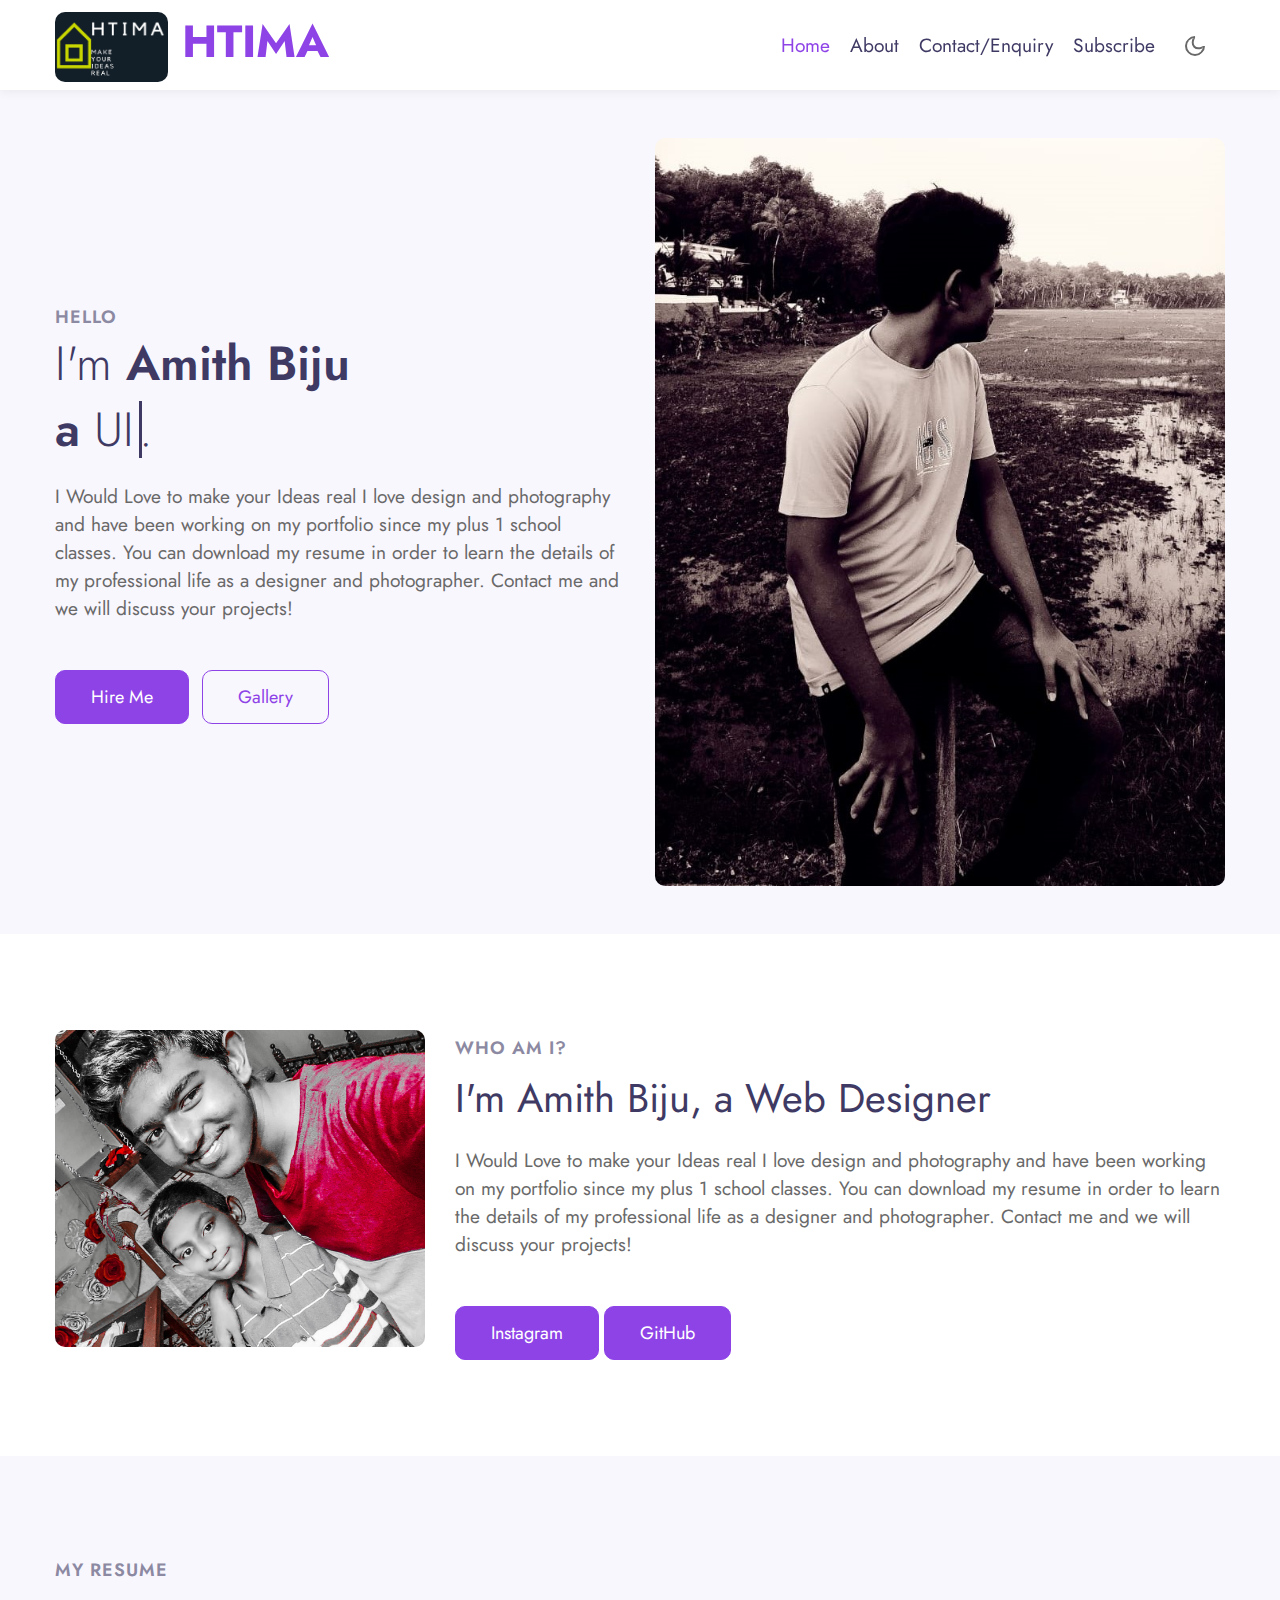
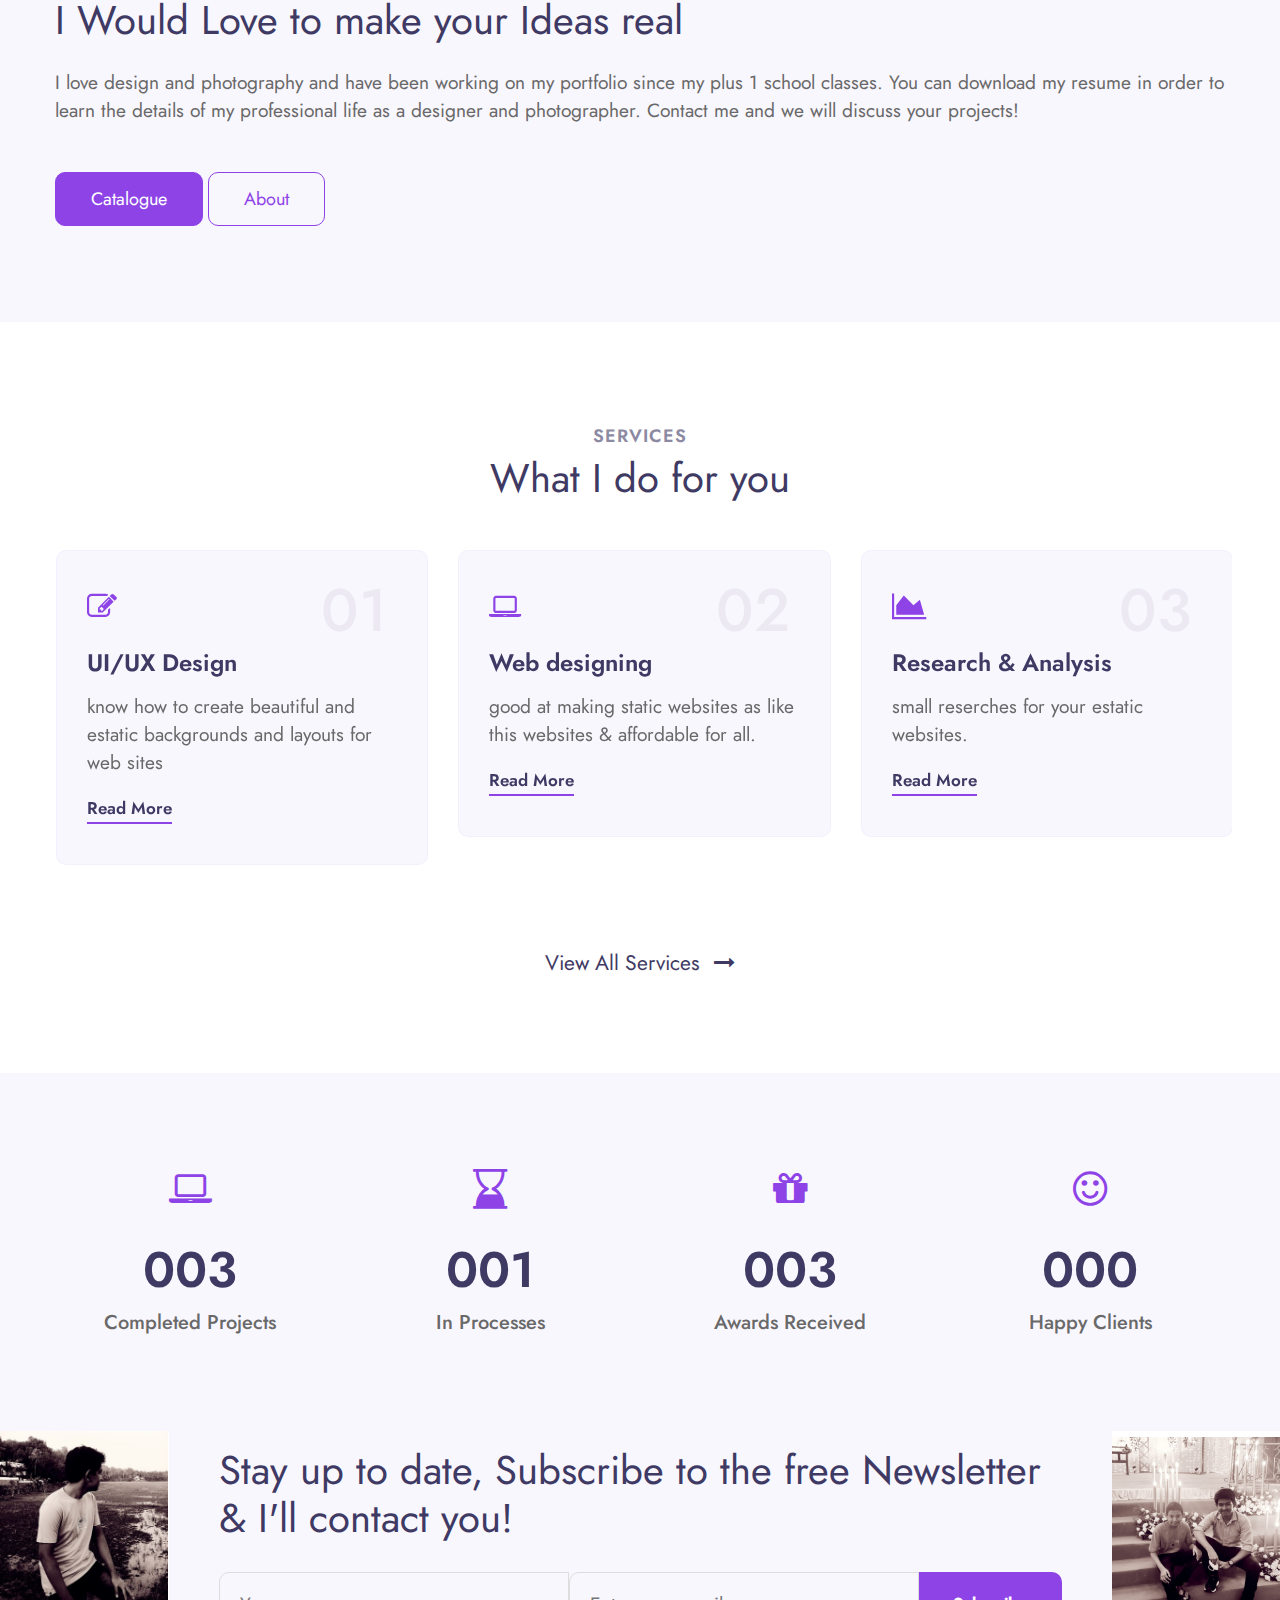
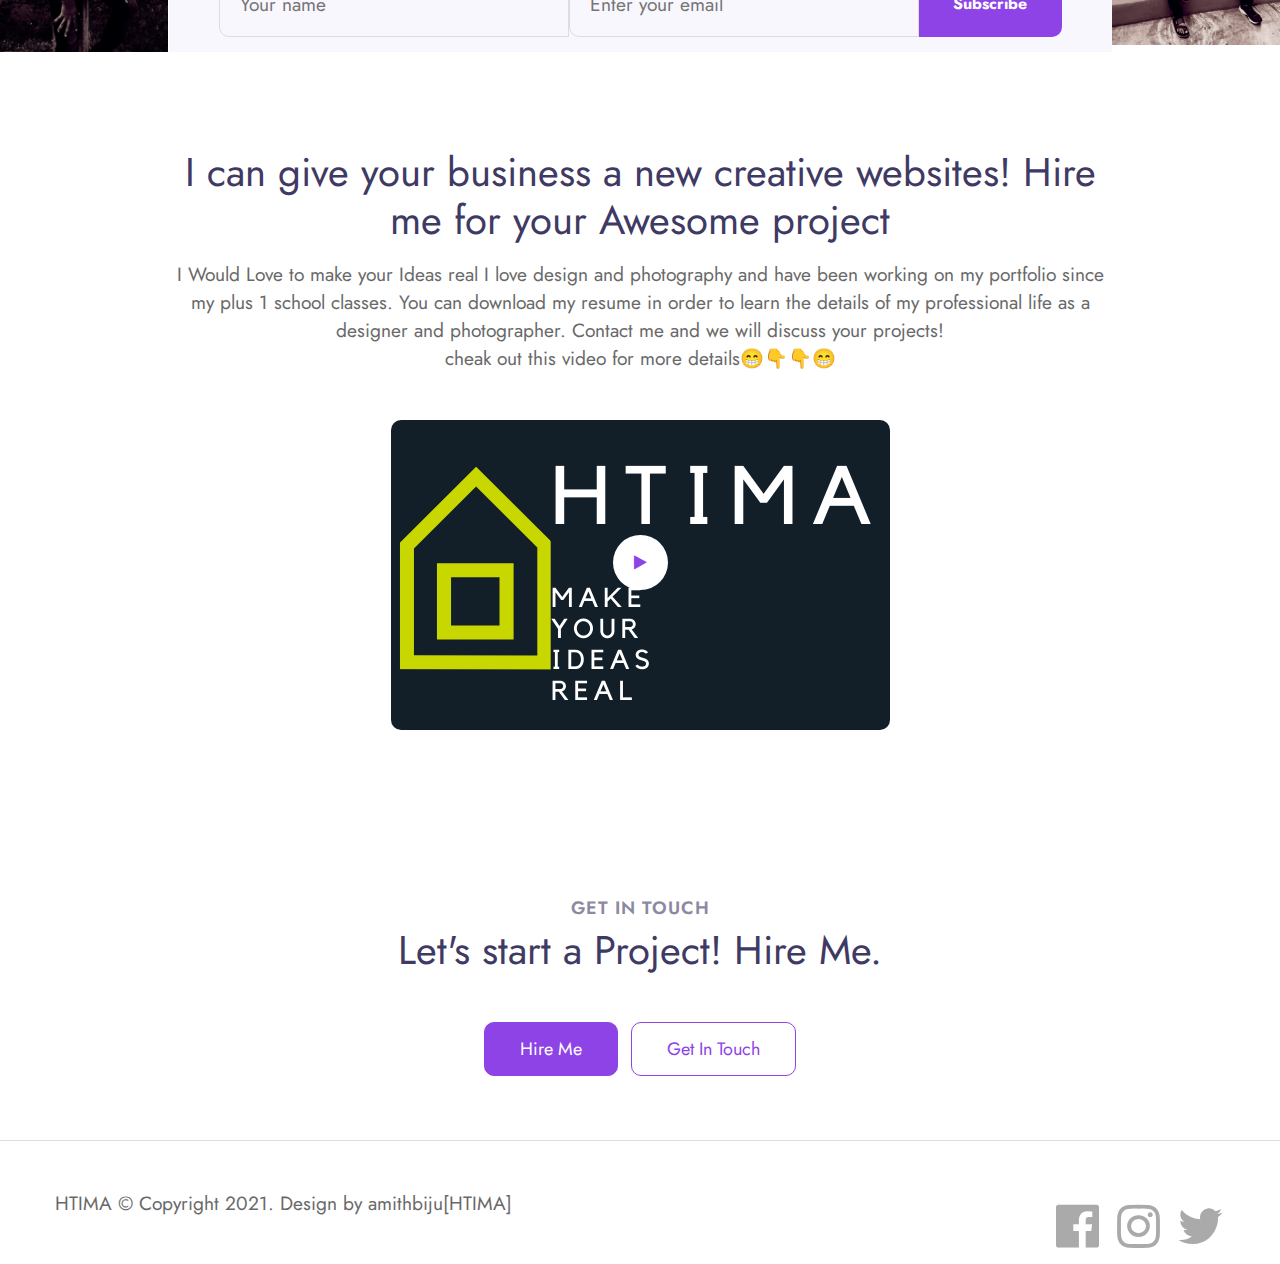
==== commit c2c34a7a: "Update index.html" ====
--- a/index.html
+++ b/index.html
@@ -86,7 +86,7 @@
                   we will discuss your projects!</p>
                 <div class="mt-sm-5 mt-4">
                     <a class="btn btn-primary btn-style mr-2" href="contact.html"> Hire Me </a>
-                    <a class="btn btn-outline-primary btn-style mr-2" href="https://photos.app.goo.gl/UxV3UpBLobzFPT1d8"> gallery </a>
+                    <a class="btn btn-outline-primary btn-style mr-2" href="https://photos.app.goo.gl/UxV3UpBLobzFPT1d8"> Gallery </a>
                 </div>
             </div>
             <div class="col-lg-6 col-md-8 col-sm-10 mt-lg-0 mt-4">
@@ -135,6 +135,7 @@
             we will discuss your projects!</p>
         <div class="mt-5">
             <a href="https://photos.app.goo.gl/yFTaLLbu3T68icn29" class="btn btn-style btn-primary">Catalogue</a>
+            <a class="btn btn-outline-primary btn-style mr-2" href="about.html"> About </a>
         </div>
     </div>
 </div>
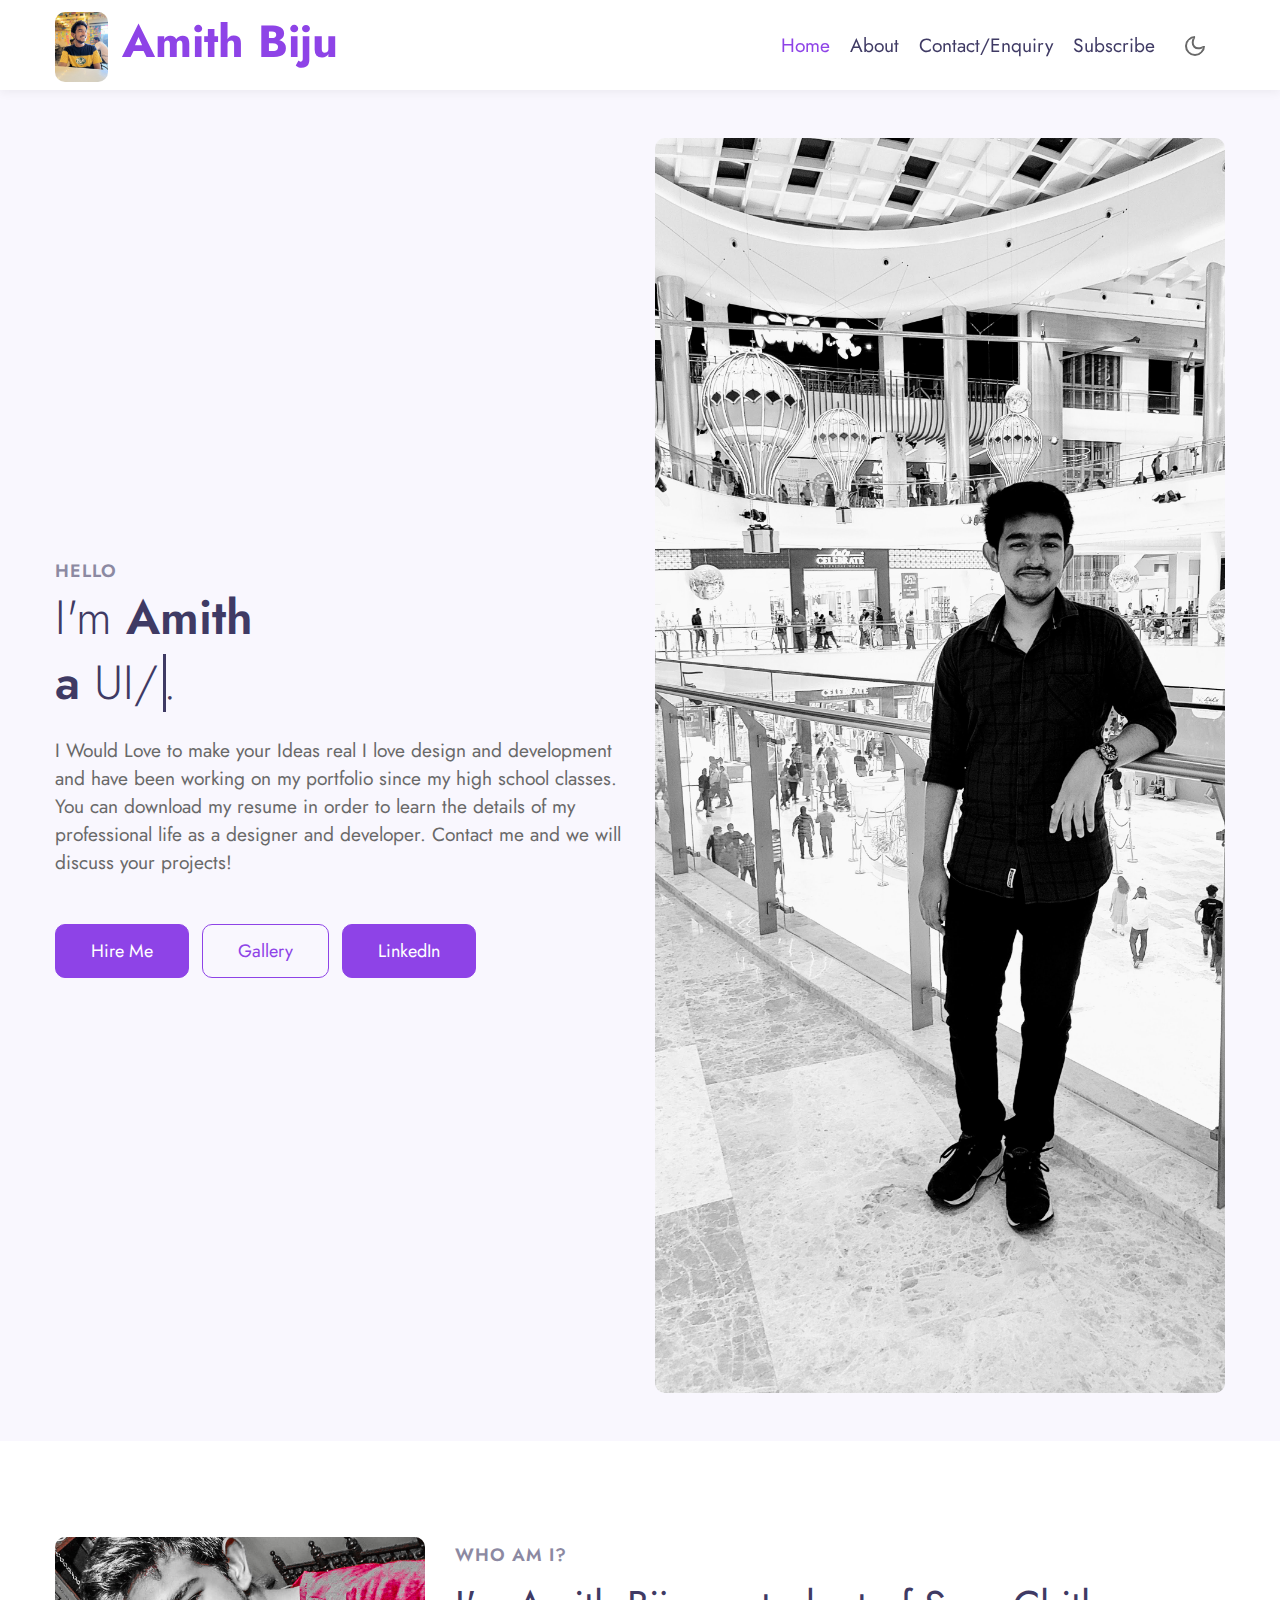
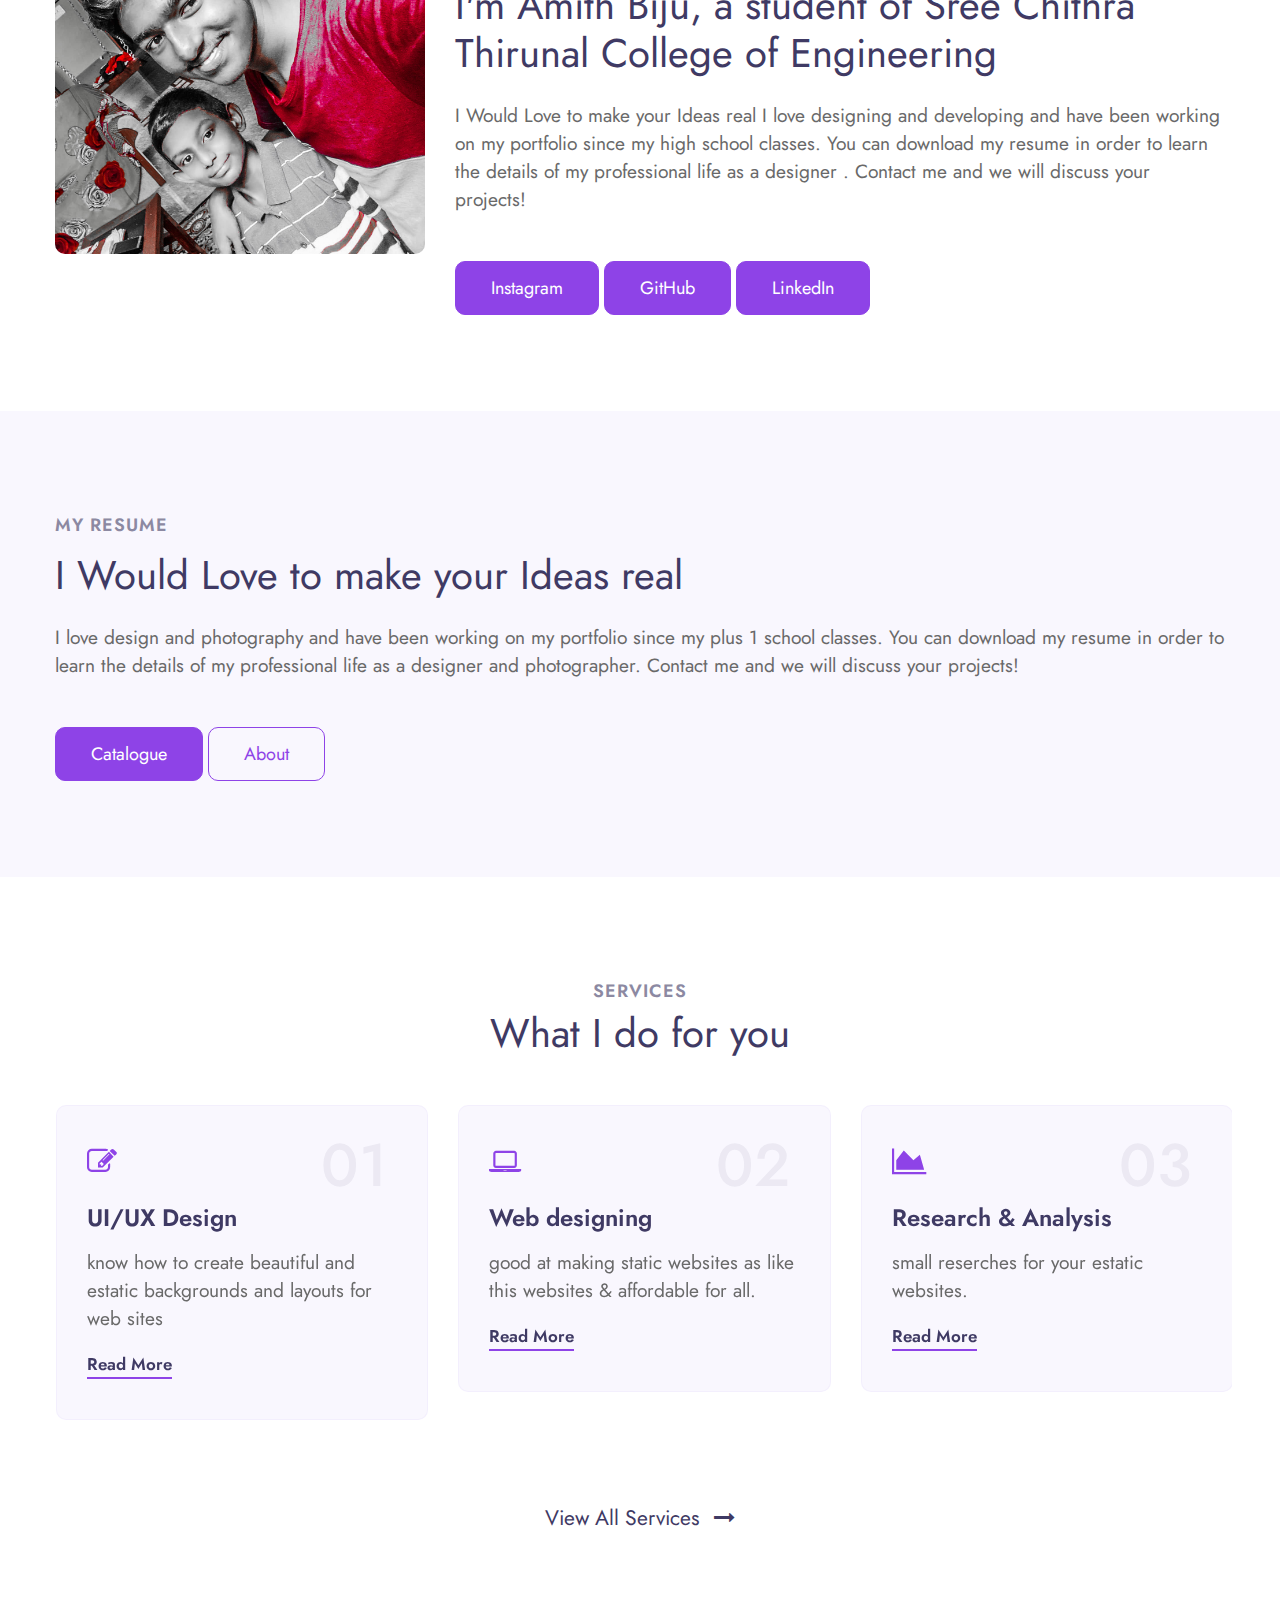
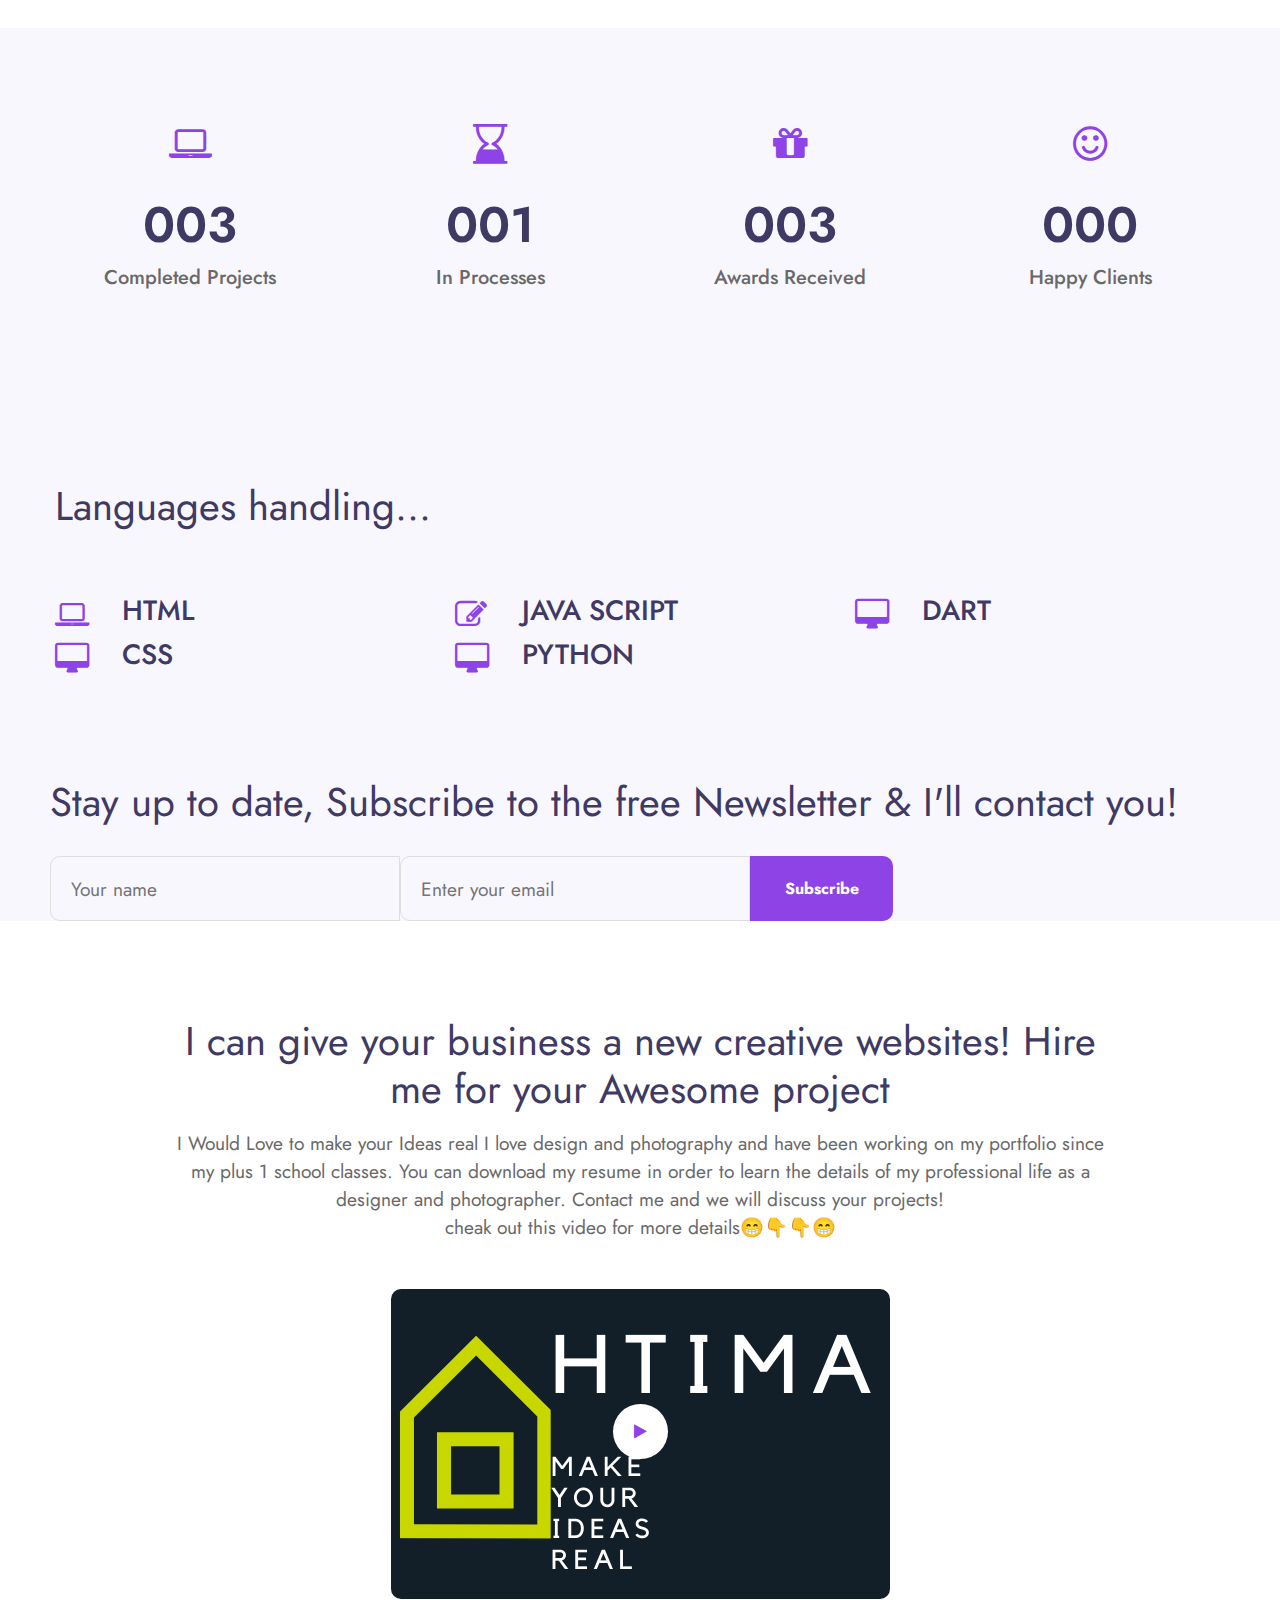
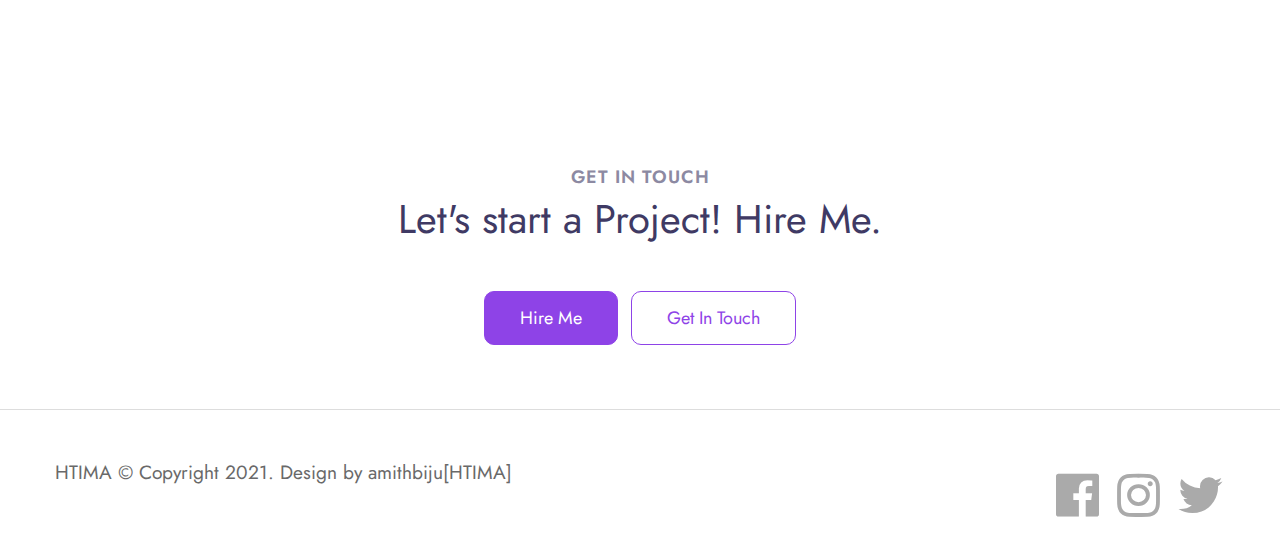
==== commit 1a1fc21e: "new update" ====
--- a/index.html
+++ b/index.html
@@ -7,7 +7,7 @@
   <meta charset="utf-8">
   <meta name="viewport" content="width=device-width, initial-scale=1, shrink-to-fit=no">
   
-  <title>HTIMA-amithbiju</title>
+  <title>Amith Biju</title>
 
   <!-- google fonts -->  
   <link href="//fonts.googleapis.com/css2?family=Jost:wght@300;400;600&display=swap" rel="stylesheet">
@@ -24,7 +24,7 @@
   <div class="container">
       <nav class="navbar navbar-expand-lg stroke">
           <a class="navbar-brand" href="index.html">
-              <span ><img src="assets/images/logo.png" alt="Your logo" title="Your logo" style="height:70px;" class="radius-image img-fluid"></span> HTIMA
+              <span ><img src="assets/images/IMG_0177_jpgedit.jpg" alt="Your logo" title="Your logo" style="height:70px;" class="radius-image img-fluid"></span> Amith Biju
           </a>
              
       
@@ -78,15 +78,17 @@
         <div class="row align-items-center">
             <div class="col-lg-6 col-sm-12 mt-lg-0 mt-4">
                 <span class="title-small">Hello</span>
-                <h1 class="mb-2 title"> <span>I'm</span> Amith Biju </h1>
+                <h1 class="mb-2 title"> <span>I'm</span> Amith </h1>
                 <h1 class="mb-4 title"> a <span class="typed-text"></span><span class="cursor">.</span></h1>
                 <p>I Would Love to make your Ideas real 
-                  I love  design and photography and have been working on my portfolio since my plus 1 school classes. You can download my
-                  resume in order to learn the details of my professional life as a designer and photographer. Contact me and
+                  I love  design and development and have been working on my portfolio since my high school classes. You can download my
+                  resume in order to learn the details of my professional life as a designer and developer. Contact me and
                   we will discuss your projects!</p>
+                  
                 <div class="mt-sm-5 mt-4">
                     <a class="btn btn-primary btn-style mr-2" href="contact.html"> Hire Me </a>
                     <a class="btn btn-outline-primary btn-style mr-2" href="https://photos.app.goo.gl/UxV3UpBLobzFPT1d8"> Gallery </a>
+                    <a href="https://www.linkedin.com/in/amithbiju" class="btn btn-primary btn-style mr-2">LinkedIn</a>
                 </div>
             </div>
             <div class="col-lg-6 col-md-8 col-sm-10 mt-lg-0 mt-4">
@@ -111,13 +113,14 @@
                 </div>
                 <div class="col-lg-8 mt-lg-0 mt-5">
                     <h5 class="title-small mb-2">Who am i?</h5>
-                    <h3 class="title-big">I'm Amith Biju, a Web Designer </h3>
+                    <h3 class="title-big">I'm Amith Biju, a student of Sree Chithra Thirunal College of Engineering </h3>
                     <p class="mt-4">I Would Love to make your Ideas real 
-                          I love  design and photography and have been working on my portfolio since my plus 1 school classes. You can download my
-                          resume in order to learn the details of my professional life as a designer and photographer. Contact me and
+                          I love  designing and developing and have been working on my portfolio since my high school classes. You can download my
+                          resume in order to learn the details of my professional life as a designer . Contact me and
                           we will discuss your projects!</p>
-                    <a href="https://www.instagram.com/_amith_biju_/" class="btn btn-style btn-primary mt-lg-5 mt-4">instagram</a>
+                    <a href="https://www.instagram.com/_amith_biju_/" class="btn btn-style btn-primary mt-lg-5 mt-4">Instagram</a>
                     <a href="https://github.com/amithbiju" class="btn btn-style btn-primary mt-lg-5 mt-4">GitHub</a>
+                    <a href="https://www.linkedin.com/in/amithbiju" class="btn btn-style btn-primary mt-lg-5 mt-4">LinkedIn</a>
                 </div>
             </div>
         </div>
@@ -235,10 +238,84 @@
         </div>
     </div>
 </section>
-<div class="abouthy-img-grids">
-  <div class="img-one">
-      <img src="assets/images/photo.jpg" alt=" " class="img-fluid">
+<div class="py-5 w3l-resume">
+  <div class="container py-lg-5 py-3">
+      
+      <h3 class="title-big mb-4">Languages handling... </h3>
+    
+      <div class="row features-w3pvt-main mt-5 pt-md-3" id="features">
+          <div class="col-lg-4 col-md-6 feature-gird">
+              <div class="row features-hny-inner-gd">
+                  <div class="col-md-2 col-2 featured_grid_left">
+                      <div class="icon_left_grid">
+                          <span class="fa fa-laptop" aria-hidden="true"></span>
+                      </div>
+                  </div>
+                  <div class="col-md-10 col-10 featured_grid_right_info">
+                      <h4><a class="link-hny" href="#url">HTML </a></h4>
+                      <p></p>
+                  </div>
+              </div>
+          </div>
+          <div class="col-lg-4 col-md-6 feature-gird mt-md-0 mt-4">
+              <div class="row features-hny-inner-gd">
+                  <div class="col-md-2 col-2 featured_grid_left">
+                      <div class="icon_left_grid">
+                          <span class="fa fa-pencil-square-o" aria-hidden="true"></span>
+                      </div>
+                  </div>
+                  <div class="col-md-10 col-10 featured_grid_right_info">
+                      <h4><a class="link-hny" href="#url">JAVA SCRIPT </a></h4>
+                      <p></p>
+                  </div>
+              </div>
+            </div>
+          <div class="col-lg-4 col-md-6 feature-gird mt-lg-0 mt-md-5 mt-4">
+              <div class="row features-hny-inner-gd">
+                  <div class="col-md-2 col-2 featured_grid_left">
+                      <div class="icon_left_grid">
+                          <span class="fa fa-desktop" aria-hidden="true"></span>
+                      </div>
+                  </div>
+                  <div class="col-md-10 col-10 featured_grid_right_info">
+                      <h4><a class="link-hny" href="#url">DART </a></h4>
+                      <p></p>
+                  </div>
+              </div>
+          </div>
+
+          <div class="col-lg-4 col-md-6 feature-gird mt-lg-0 mt-md-5 mt-4">
+            <div class="row features-hny-inner-gd">
+                <div class="col-md-2 col-2 featured_grid_left">
+                    <div class="icon_left_grid">
+                        <span class="fa fa-desktop" aria-hidden="true"></span>
+                    </div>
+                </div>
+                <div class="col-md-10 col-10 featured_grid_right_info">
+                    <h4><a class="link-hny" href="#url">CSS </a></h4>
+                    <p></p>
+                </div>
+            </div>
+        </div>
+        <div class="col-lg-4 col-md-6 feature-gird mt-lg-0 mt-md-5 mt-4">
+          <div class="row features-hny-inner-gd">
+              <div class="col-md-2 col-2 featured_grid_left">
+                  <div class="icon_left_grid">
+                      <span class="fa fa-desktop" aria-hidden="true"></span>
+                  </div>
+              </div>
+              <div class="col-md-10 col-10 featured_grid_right_info">
+                  <h4><a class="link-hny" href="#url">PYTHON </a></h4>
+                  <p></p>
+              </div>
+          </div>
+      </div>
+
+      </div>
   </div>
+</div>
+
+  
   <div class="img-one content-mid">
       <h3 class="title-big"> Stay up to date, Subscribe to the free Newsletter & I'll contact you! </h3>
       
@@ -250,10 +327,8 @@
 
 
   </div>
-  <div class="img-one">
-      <img src="assets/images/g3.jpg" alt=" " class="img-fluid">
-  </div>
-</div>
+  
+
 
 <!-- home page video popup section -->
 <section class="w3l-index5" id="about">
@@ -376,7 +451,7 @@
   const typedTextSpan = document.querySelector(".typed-text");
   const cursorSpan = document.querySelector(".cursor");
 
-  const textArray = ["UI/UX Designer", "Student", "Web designer","Creator"];
+  const textArray = ["UI/UX Designer", "Student", "Web Designer","Web Developer","Flutter Developer","Python Developer","JS Developer"];
   const typingDelay = 200;
   const erasingDelay = 10;
   const newTextDelay = 100; // Delay between current and next text
